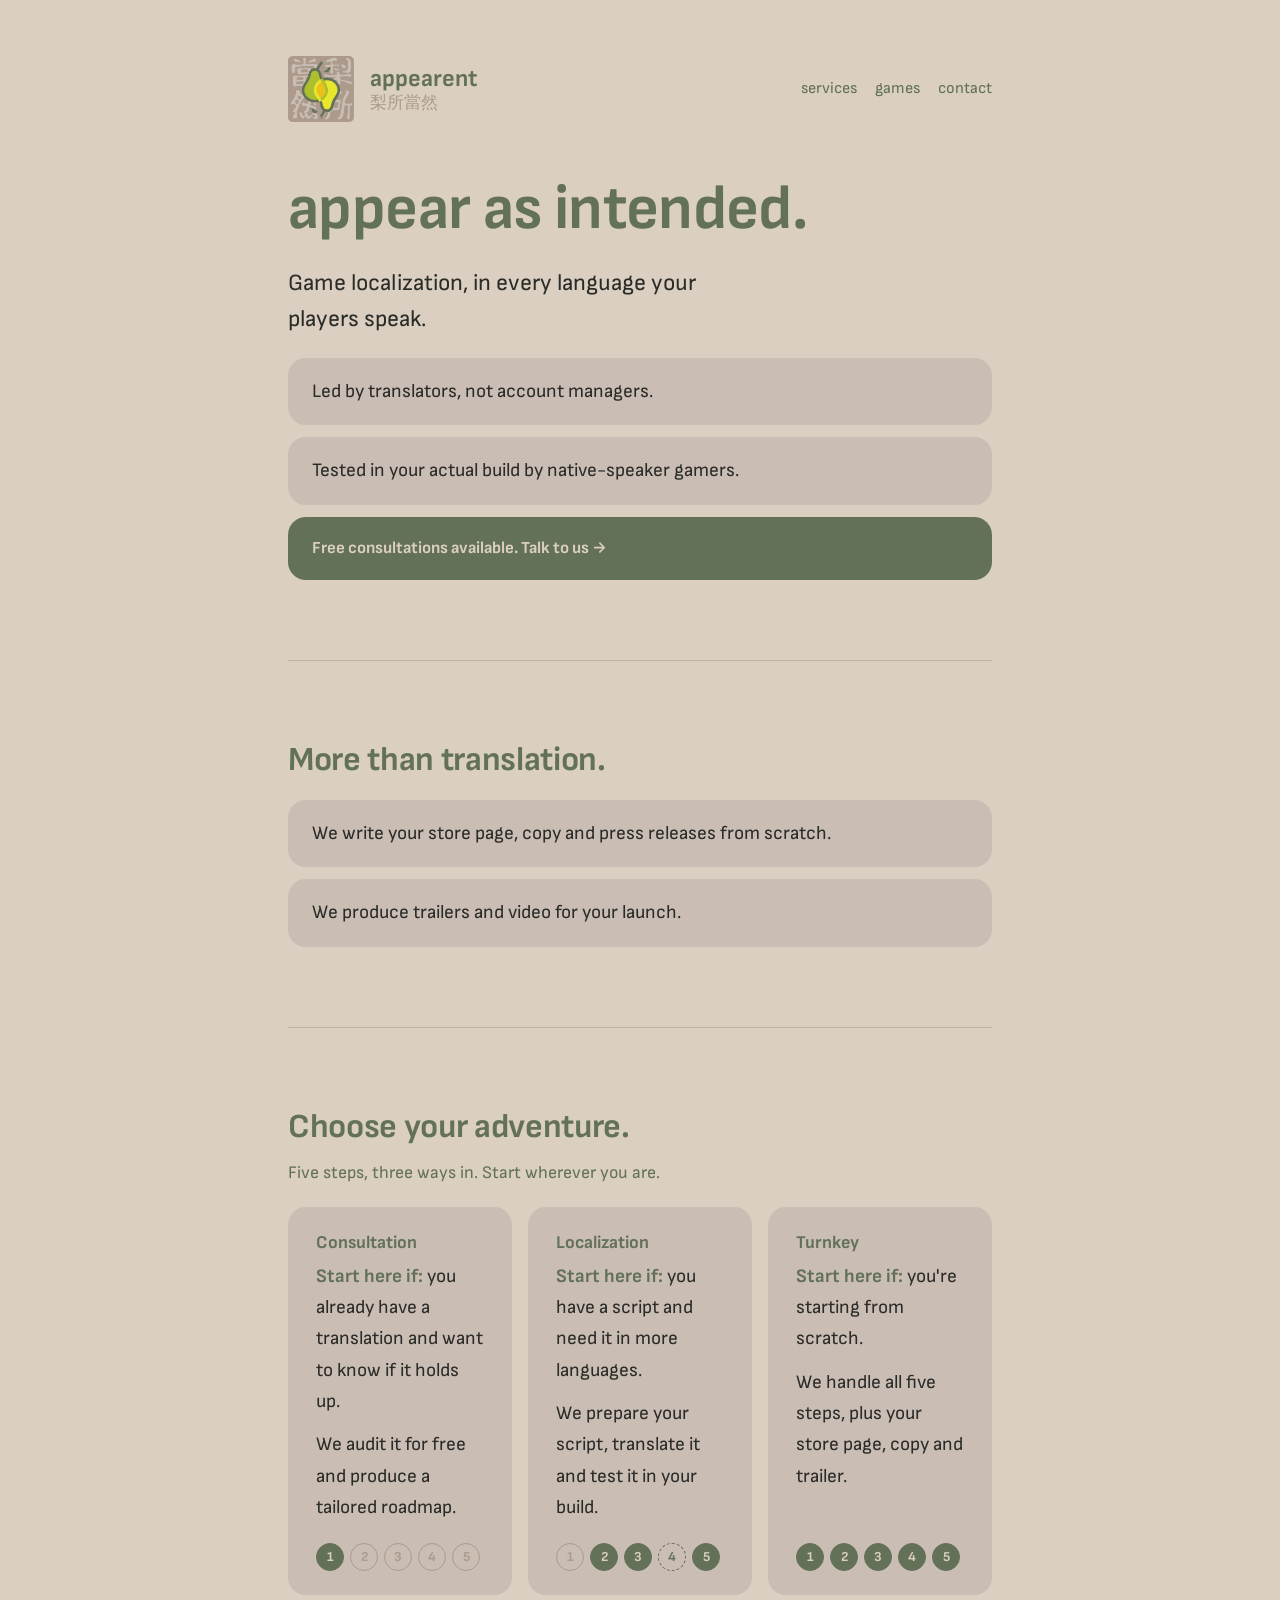
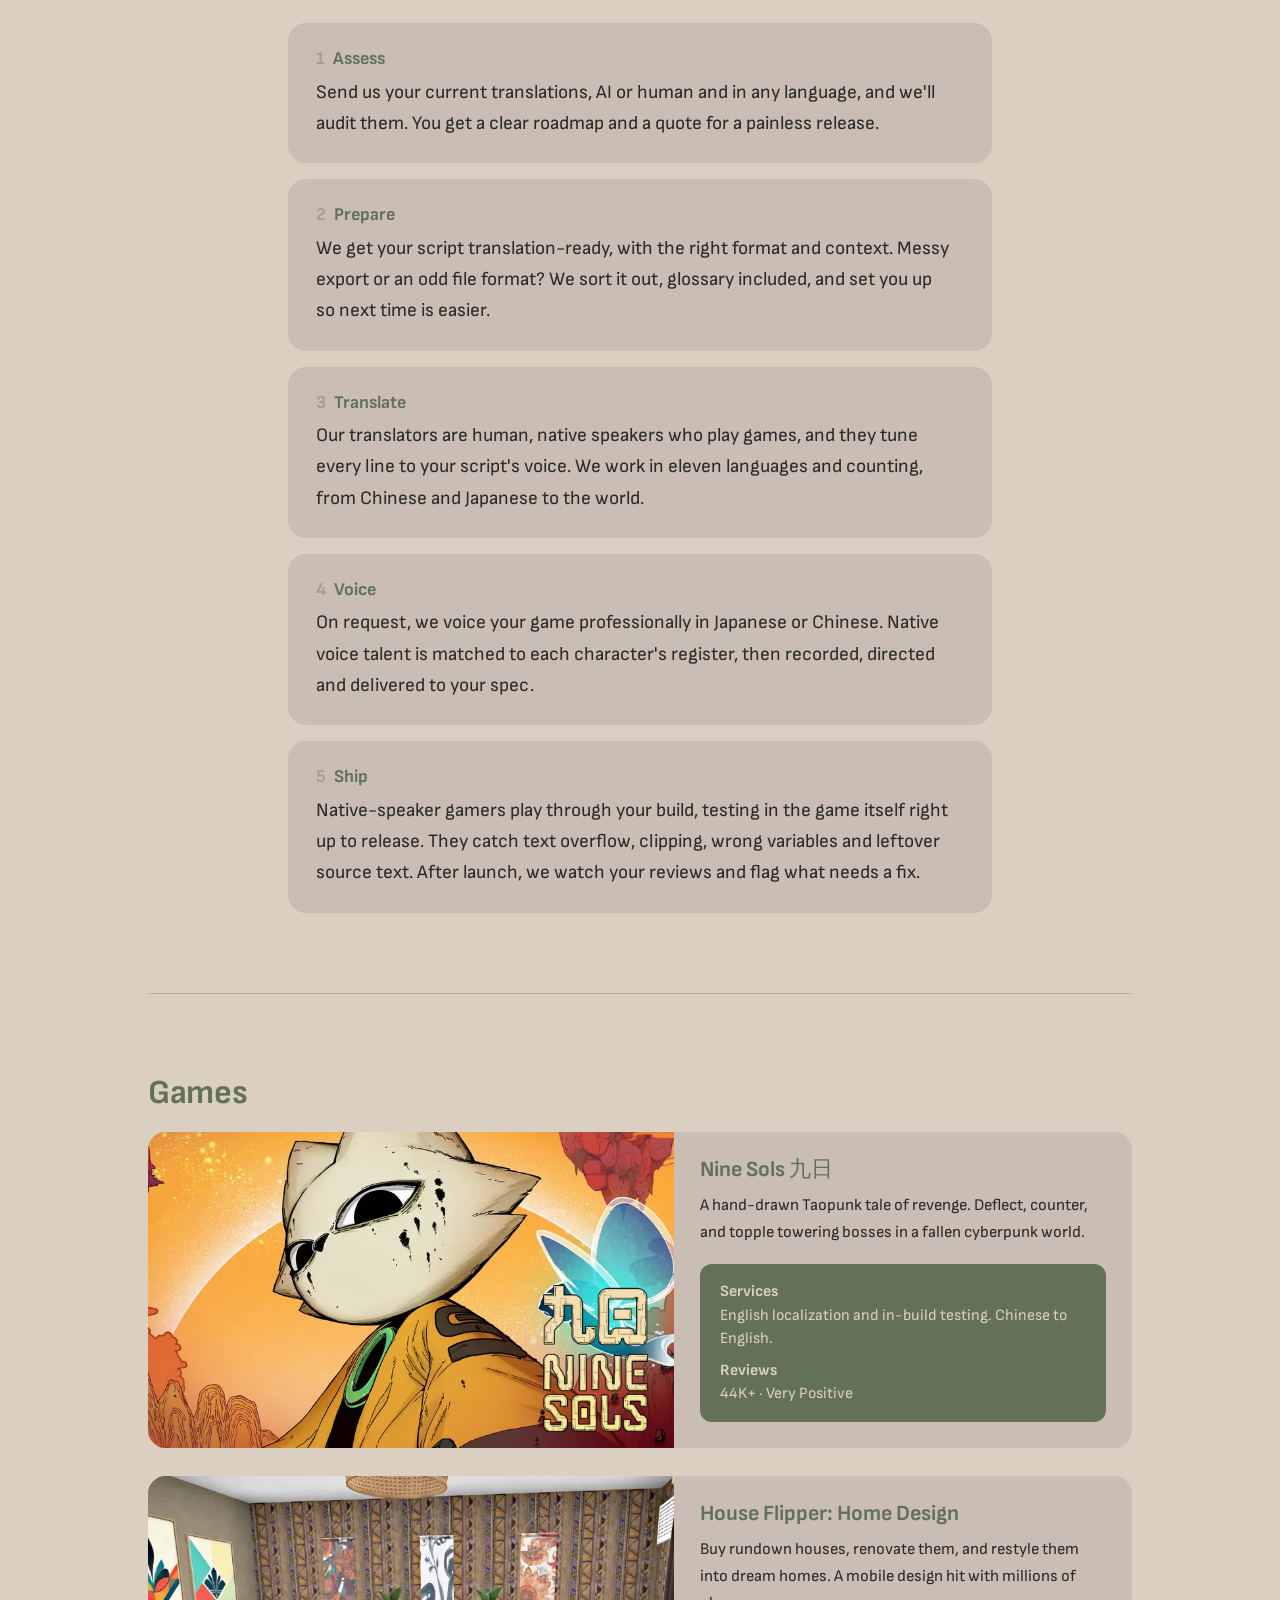
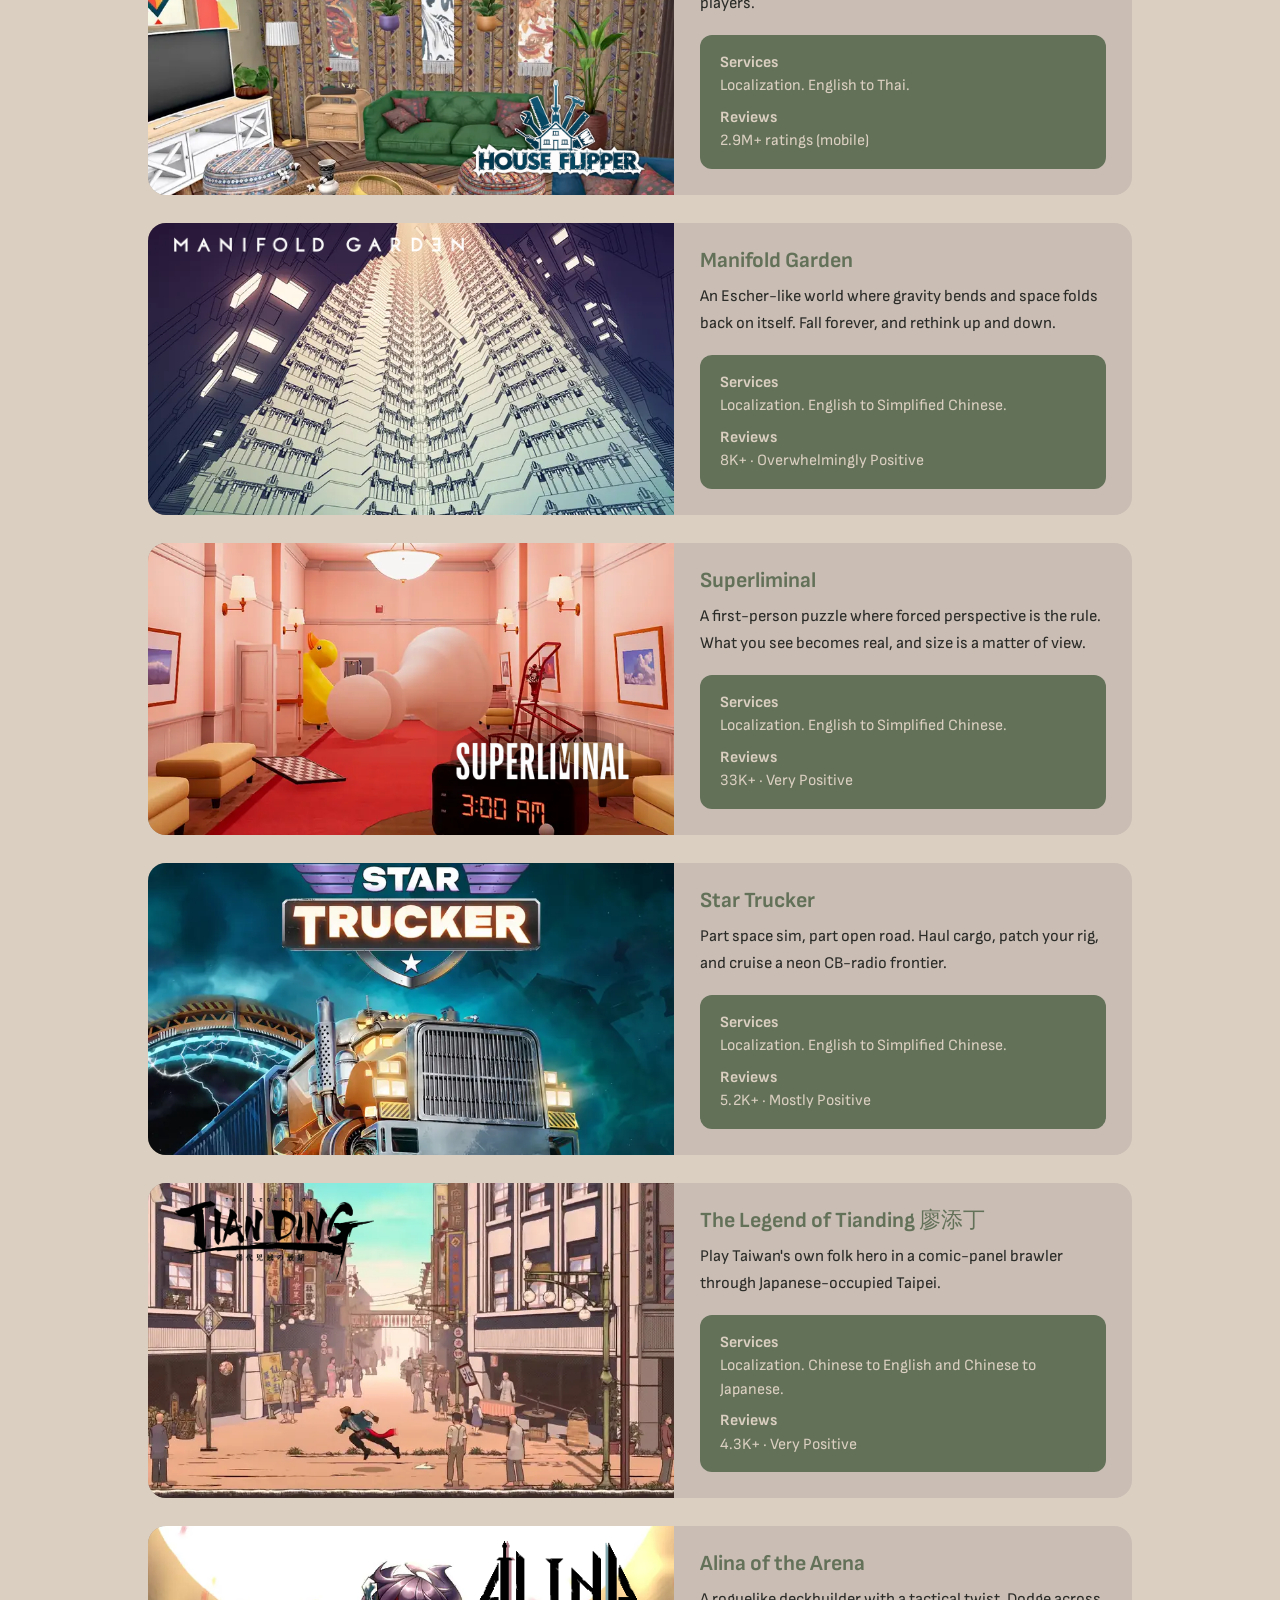
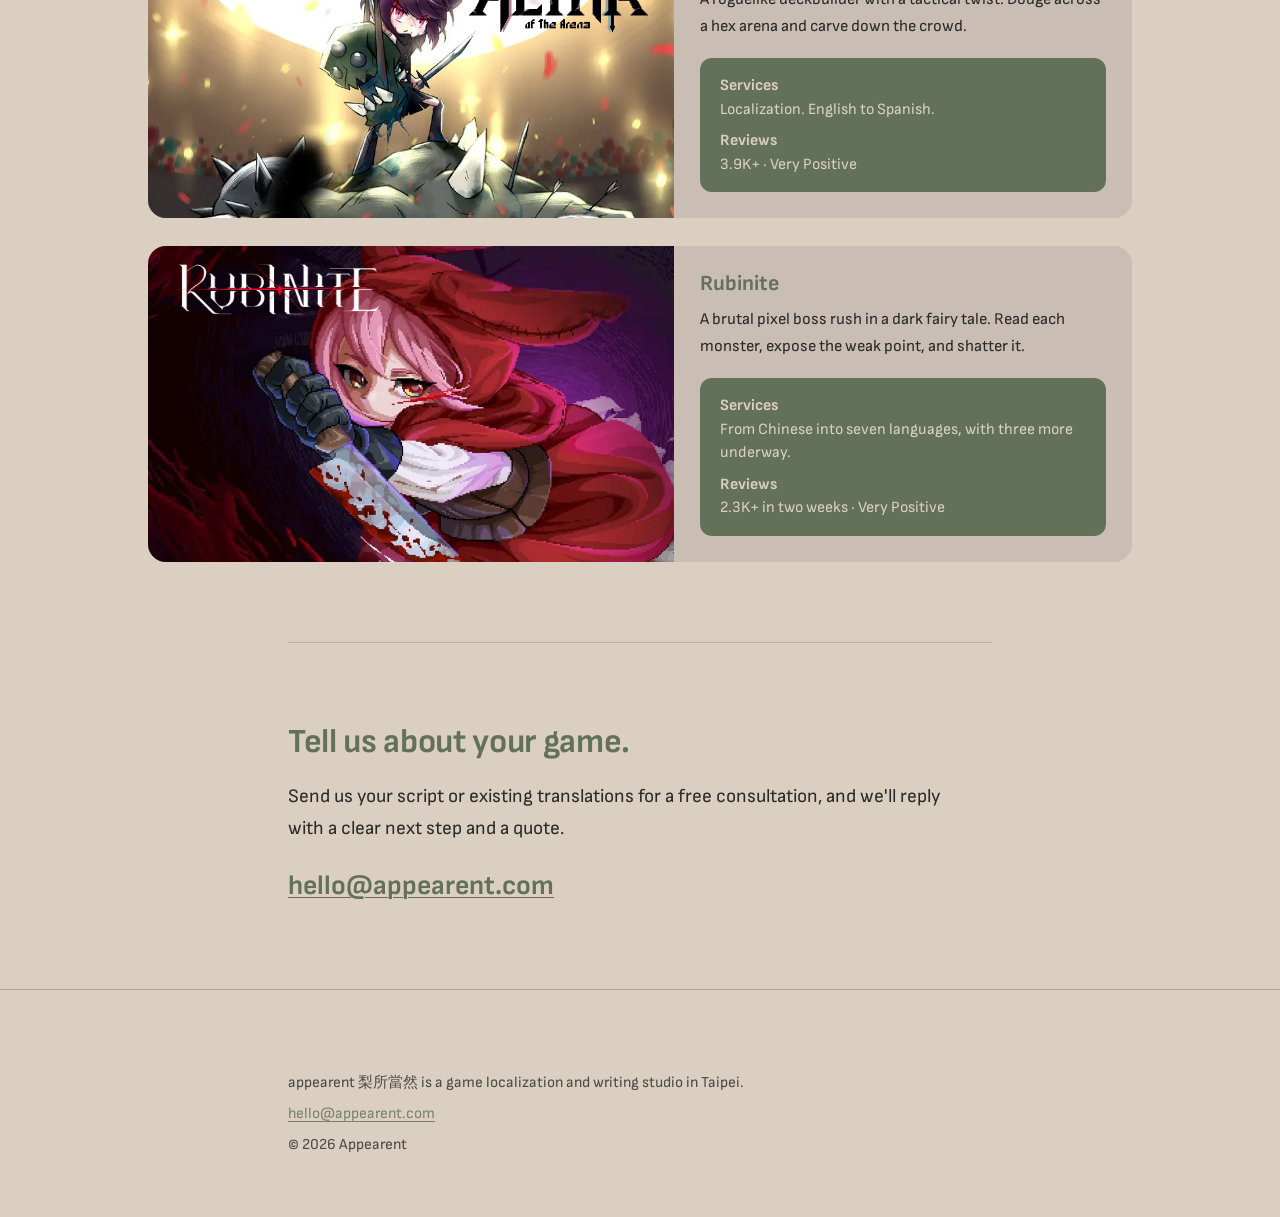
==== index.html @ ad0ac026 "Meta descriptions: say speak, matching the hero The search and link-preview descriptions still said " ====
<!DOCTYPE html>
<html lang="en">
<head>
<meta charset="utf-8">
<meta name="viewport" content="width=device-width, initial-scale=1">
<title>appearent: appear as intended.</title>
<meta name="description" content="Appearent is a game localization studio in Taipei. Human translators in every language your players speak, plus store pages, marketing copy, press releases and trailers.">
<link rel="canonical" href="https://appearent.com/">
<meta property="og:type" content="website">
<meta property="og:url" content="https://appearent.com/">
<meta property="og:title" content="appearent: appear as intended.">
<meta property="og:description" content="Human translators in every language your players speak. We also write the store page, copy and trailer.">
<meta property="og:image" content="https://appearent.com/assets/og.png">
<meta name="twitter:card" content="summary_large_image">
<link rel="icon" href="assets/seal-128.png" type="image/png">
<link rel="apple-touch-icon" href="assets/seal-256.png">
<link rel="preconnect" href="https://fonts.googleapis.com">
<link rel="preconnect" href="https://fonts.gstatic.com" crossorigin>
<link href="https://fonts.googleapis.com/css2?family=Sofia+Sans:wght@400;700&family=IBM+Plex+Sans+TC:wght@400;700&display=swap" rel="stylesheet">
<style>
  :root{
    --paper:#DACFC0;
    --olive:#637159;
    --ink:#2B2B28;
    --seal:#AC9A8C;
    --taupe:#C9BDB4;
    --radius:18px;
    --gap:64px; /* space between a divider and the text on either side of it */
  }
  *{box-sizing:border-box;}
  html{-webkit-text-size-adjust:100%;scroll-behavior:smooth;}
  body{
    margin:0;
    background:var(--paper);
    color:var(--ink);
    font-family:"Sofia Sans","IBM Plex Sans TC","Archivo","Inter","Helvetica Neue",Arial,sans-serif;
    font-weight:400;
    font-size:19px;
    line-height:1.65;
    -webkit-font-smoothing:antialiased;
  }
  .wrap{max-width:760px;margin:0 auto;padding:0 28px;}
  .wrap.wide{max-width:1040px;}
  section{padding:0 0 var(--gap);scroll-margin-top:24px;}
  .wrap > :last-child{margin-bottom:0;}
  h1,h2{font-weight:700;color:var(--olive);line-height:1.15;margin:0 0 20px;letter-spacing:-0.01em;}
  h1{font-size:clamp(2.4rem,7vw,3.9rem);}
  h2{font-size:clamp(1.5rem,3.6vw,2.1rem);}
  h3{font-weight:700;color:var(--olive);font-size:1.12rem;margin:0 0 6px;line-height:1.3;}
  p{margin:0 0 20px;max-width:62ch;}
  a{color:var(--olive);text-decoration:underline;text-underline-offset:3px;text-decoration-thickness:1px;}
  a:hover{text-decoration-thickness:2px;}
  .sub{color:var(--olive);font-size:1.1rem;margin-top:-8px;}

  /* header */
  header{padding:56px 0 8px;}
  header .wrap{display:flex;align-items:center;justify-content:space-between;gap:16px;flex-wrap:wrap;}
  .mark{display:flex;align-items:center;gap:16px;}
  .mark img{width:66px;height:auto;display:block;}
  .wordmark{font-weight:700;font-size:1.5rem;color:var(--olive);line-height:1.1;}
  .wordmark .han{font-family:"IBM Plex Sans TC","Sofia Sans",sans-serif;font-weight:400;color:var(--seal);font-size:1.05rem;display:block;margin-top:2px;}
  nav{display:flex;gap:18px;font-size:1rem;}
  nav a{text-decoration:none;}
  nav a:hover{text-decoration:underline;}

  /* hero */
  .hero{padding-top:44px;}
  .lede{font-size:clamp(1.15rem,2.5vw,1.45rem);line-height:1.55;color:var(--ink);max-width:32ch;}
  .hero .points{margin-bottom:12px;}
  .cta{
    display:block;padding:18px 24px;border-radius:var(--radius);
    background:var(--olive);color:var(--paper);font-weight:700;font-size:1.05rem;
    text-decoration:none;
  }
  .cta:hover{background:#55624c;text-decoration:none;}
  .cta:focus-visible{outline:3px solid var(--ink);outline-offset:3px;}

  hr{border:0;border-top:1px solid var(--seal);opacity:.55;margin:0 0 var(--gap);}

  /* key points */
  .points{display:grid;gap:12px;margin:0 0 24px;padding:0;list-style:none;}
  .points li{background:var(--taupe);border-radius:var(--radius);padding:18px 24px;}

  /* cards */
  .cards{display:grid;gap:16px;}
  .card{background:var(--taupe);border-radius:var(--radius);padding:24px 28px;}
  .card p{margin:0;max-width:58ch;}
  .card .step{font-weight:700;color:var(--seal);margin-right:8px;}
  .cards.steps{margin-top:28px;}

  /* path cards: which of the five steps each one covers */
  .path{display:flex;flex-direction:column;}
  .path p{margin:0 0 12px;}
  .path .start b{color:var(--olive);}
  .stages{display:flex;gap:6px;list-style:none;margin:auto 0 0;padding:8px 0 0;}
  .stages li{
    width:28px;height:28px;border-radius:50%;display:grid;place-items:center;
    font-size:.85rem;font-weight:700;line-height:1;
    border:1.5px solid var(--seal);color:var(--seal);
  }
  .stages li.on{background:var(--olive);border-color:var(--olive);color:var(--paper);}
  .stages li.opt{border:1.5px dashed var(--olive);color:var(--olive);}
  .sr{position:absolute;width:1px;height:1px;overflow:hidden;clip:rect(0 0 0 0);white-space:nowrap;}

  /* games */
  .games{display:grid;gap:28px;}
  .game{background:var(--taupe);border-radius:var(--radius);overflow:hidden;display:grid;}
  .art{position:relative;aspect-ratio:4/3;background:var(--seal);}
  .art > picture img{position:absolute;inset:0;width:100%;height:100%;object-fit:cover;display:block;}
  .art .logo{position:absolute;height:auto;width:var(--lw,34%);}
  .art .tl{top:5%;left:5%;}
  .art .tr{top:5%;right:5%;}
  .art .br{bottom:5%;right:5%;}
  .info{padding:24px 26px 26px;display:flex;flex-direction:column;}
  .info h3{font-size:1.35rem;margin-bottom:8px;}
  .info h3 .han{font-family:"IBM Plex Sans TC","Sofia Sans",sans-serif;font-weight:400;}
  .info > p{font-size:1.02rem;margin-bottom:18px;}
  .record{background:var(--olive);color:var(--paper);border-radius:12px;padding:16px 20px;margin:auto 0 0;font-size:.98rem;line-height:1.5;}
  .record dt{font-weight:700;}
  .record dd{margin:0 0 8px;}
  .record dd:last-child{margin-bottom:0;}

  /* contact */
  .mailto{font-size:clamp(1.25rem,3.4vw,1.7rem);font-weight:700;color:var(--olive);word-break:break-word;}

  footer{
    border-top:1px solid var(--seal);padding:var(--gap) 0 60px;
    font-size:.95rem;color:var(--ink);opacity:.8;
  }
  footer p{margin:0 0 6px;}

  @media (min-width:720px){
    :root{--gap:80px;}
    .game{grid-template-columns:1.15fr 1fr;}
    .art{aspect-ratio:auto;min-height:100%;}
    .cards.three{grid-template-columns:repeat(3,1fr);}  }
  @media (prefers-reduced-motion:reduce){
    html{scroll-behavior:auto;}
  }
  @media (prefers-reduced-motion:no-preference){
    a,.cta{transition:background .15s ease;}
  }
</style>
</head>
<body>

<header>
  <div class="wrap">
    <div class="mark">
      <img src="assets/seal-256.png" alt="Appearent seal" width="256" height="256">
      <div class="wordmark">appearent<span class="han">梨所當然</span></div>
    </div>
    <nav aria-label="Sections">
      <a href="#services">services</a>
      <a href="#games">games</a>
      <a href="#contact">contact</a>
    </nav>
  </div>
</header>

<main>

  <section class="hero">
    <div class="wrap">
      <h1>appear as intended.</h1>
      <p class="lede">Game localization, in every language your players speak.</p>
      <ul class="points">
        <li>Led by translators, not account managers.</li>
        <li>Tested in your actual build by native-speaker gamers.</li>
      </ul>
      <a class="cta" href="mailto:hello@appearent.com?subject=Free%20consultation">Free consultations available. Talk to us <span aria-hidden="true">→</span></a>
    </div>
  </section>

  <section id="writing">
    <div class="wrap">
      <hr>
      <h2>More than translation.</h2>
      <ul class="points">
        <li>We write your store page, copy and press releases from scratch.</li>
        <li>We produce trailers and video for your launch.</li>
      </ul>
    </div>
  </section>

  <section id="services">
    <div class="wrap">
      <hr>
      <h2>Choose your adventure.</h2>
      <p class="sub">Five steps, three ways in. Start wherever you are.</p>
      <div class="cards three">
        <div class="card path">
          <h3>Consultation</h3>
          <p class="start"><b>Start here if:</b> you already have a translation and want to know if it holds up.</p>
          <p>We audit it for free and produce a tailored roadmap.</p>
          <ol class="stages" aria-hidden="true"><li class="on">1</li><li>2</li><li>3</li><li>4</li><li>5</li></ol>
          <span class="sr">Covers step 1.</span>
        </div>
        <div class="card path">
          <h3>Localization</h3>
          <p class="start"><b>Start here if:</b> you have a script and need it in more languages.</p>
          <p>We prepare your script, translate it and test it in your build.</p>
          <ol class="stages" aria-hidden="true"><li>1</li><li class="on">2</li><li class="on">3</li><li class="opt">4</li><li class="on">5</li></ol>
          <span class="sr">Covers steps 2, 3 and 5, and step 4 on request.</span>
        </div>
        <div class="card path">
          <h3>Turnkey</h3>
          <p class="start"><b>Start here if:</b> you're starting from scratch.</p>
          <p>We handle all five steps, plus your store page, copy and trailer.</p>
          <ol class="stages" aria-hidden="true"><li class="on">1</li><li class="on">2</li><li class="on">3</li><li class="on">4</li><li class="on">5</li></ol>
          <span class="sr">Covers steps 1 to 5.</span>
        </div>
      </div>
      <div class="cards steps">
        <div class="card">
          <h3><span class="step">1</span>Assess</h3>
          <p>Send us your current translations, AI or human and in any language, and we'll audit them. You get a clear roadmap and a quote for a painless release.</p>
        </div>
        <div class="card">
          <h3><span class="step">2</span>Prepare</h3>
          <p>We get your script translation-ready, with the right format and context. Messy export or an odd file format? We sort it out, glossary included, and set you up so next time is easier.</p>
        </div>
        <div class="card">
          <h3><span class="step">3</span>Translate</h3>
          <p>Our translators are human, native speakers who play games, and they tune every line to your script's voice. We work in eleven languages and counting, from Chinese and Japanese to the world.</p>
        </div>
        <div class="card">
          <h3><span class="step">4</span>Voice</h3>
          <p>On request, we voice your game professionally in Japanese or Chinese. Native voice talent is matched to each character's register, then recorded, directed and delivered to your spec.</p>
        </div>
        <div class="card">
          <h3><span class="step">5</span>Ship</h3>
          <p>Native-speaker gamers play through your build, testing in the game itself right up to release. They catch text overflow, clipping, wrong variables and leftover source text. After launch, we watch your reviews and flag what needs a fix.</p>
        </div>
      </div>
    </div>
  </section>

  <section id="games">
    <div class="wrap wide">
      <hr>
      <h2>Games</h2>
      <div class="games">

        <article class="game">
          <div class="art">
            <picture><source type="image/webp" srcset="assets/games/nine-sols-art-480.webp 480w, assets/games/nine-sols-art-800.webp 800w, assets/games/nine-sols-art-1100.webp 1100w" sizes="(min-width:1040px) 526px, (min-width:720px) 51vw, calc(100vw - 56px)"><img src="assets/games/nine-sols-art.jpg" alt="Nine Sols key art" width="800" height="600" loading="lazy" decoding="async"></picture>
            <img class="logo br" src="assets/games/nine-sols-logo.png" alt="" width="280" height="390" style="--lw:20%" loading="lazy" decoding="async">
          </div>
          <div class="info">
            <h3>Nine Sols <span class="han">九日</span></h3>
            <p>A hand-drawn Taopunk tale of revenge. Deflect, counter, and topple towering bosses in a fallen cyberpunk world.</p>
            <dl class="record">
              <dt>Services</dt><dd>English localization and in-build testing. Chinese to English.</dd>
              <dt>Reviews</dt><dd>44K+ · Very Positive</dd>
            </dl>
          </div>
        </article>

        <article class="game">
          <div class="art">
            <picture><source type="image/webp" srcset="assets/games/house-flipper-home-design-art-480.webp 480w, assets/games/house-flipper-home-design-art-800.webp 800w, assets/games/house-flipper-home-design-art-1100.webp 1100w" sizes="(min-width:1040px) 526px, (min-width:720px) 51vw, calc(100vw - 56px)"><img src="assets/games/house-flipper-home-design-art.jpg" alt="House Flipper: Home Design screenshot" width="800" height="600" loading="lazy" decoding="async"></picture>
            <img class="logo br" src="assets/games/house-flipper-home-design-logo.png" alt="" width="460" height="259" loading="lazy" decoding="async">
          </div>
          <div class="info">
            <h3>House Flipper: Home Design</h3>
            <p>Buy rundown houses, renovate them, and restyle them into dream homes. A mobile design hit with millions of players.</p>
            <dl class="record">
              <dt>Services</dt><dd>Localization. English to Thai.</dd>
              <dt>Reviews</dt><dd>2.9M+ ratings (mobile)</dd>
            </dl>
          </div>
        </article>

        <article class="game">
          <div class="art">
            <picture><source type="image/webp" srcset="assets/games/manifold-garden-art-480.webp 480w, assets/games/manifold-garden-art-800.webp 800w, assets/games/manifold-garden-art-936.webp 936w" sizes="(min-width:1040px) 526px, (min-width:720px) 51vw, calc(100vw - 56px)"><img src="assets/games/manifold-garden-art.jpg" alt="Manifold Garden screenshot" width="800" height="600" loading="lazy" decoding="async"></picture>
            <img class="logo tl" src="assets/games/manifold-garden-logo.png" alt="" width="600" height="31" style="--lw:55%" loading="lazy" decoding="async">
          </div>
          <div class="info">
            <h3>Manifold Garden</h3>
            <p>An Escher-like world where gravity bends and space folds back on itself. Fall forever, and rethink up and down.</p>
            <dl class="record">
              <dt>Services</dt><dd>Localization. English to Simplified Chinese.</dd>
              <dt>Reviews</dt><dd>8K+ · Overwhelmingly Positive</dd>
            </dl>
          </div>
        </article>

        <article class="game">
          <div class="art">
            <picture><source type="image/webp" srcset="assets/games/superliminal-art-480.webp 480w, assets/games/superliminal-art-800.webp 800w, assets/games/superliminal-art-1100.webp 1100w" sizes="(min-width:1040px) 526px, (min-width:720px) 51vw, calc(100vw - 56px)"><img src="assets/games/superliminal-art.jpg" alt="Superliminal key art" width="800" height="600" loading="lazy" decoding="async"></picture>
            <img class="logo br" src="assets/games/superliminal-logo.png" alt="" width="540" height="304" style="--lw:40%" loading="lazy" decoding="async">
          </div>
          <div class="info">
            <h3>Superliminal</h3>
            <p>A first-person puzzle where forced perspective is the rule. What you see becomes real, and size is a matter of view.</p>
            <dl class="record">
              <dt>Services</dt><dd>Localization. English to Simplified Chinese.</dd>
              <dt>Reviews</dt><dd>33K+ · Very Positive</dd>
            </dl>
          </div>
        </article>

        <article class="game">
          <div class="art">
            <picture><source type="image/webp" srcset="assets/games/star-trucker-art-480.webp 480w, assets/games/star-trucker-art-800.webp 800w, assets/games/star-trucker-art-1100.webp 1100w" sizes="(min-width:1040px) 526px, (min-width:720px) 51vw, calc(100vw - 56px)"><img src="assets/games/star-trucker-art.jpg" alt="Star Trucker key art" width="800" height="600" loading="lazy" decoding="async"></picture>
          </div>
          <div class="info">
            <h3>Star Trucker</h3>
            <p>Part space sim, part open road. Haul cargo, patch your rig, and cruise a neon CB-radio frontier.</p>
            <dl class="record">
              <dt>Services</dt><dd>Localization. English to Simplified Chinese.</dd>
              <dt>Reviews</dt><dd>5.2K+ · Mostly Positive</dd>
            </dl>
          </div>
        </article>

        <article class="game">
          <div class="art">
            <picture><source type="image/webp" srcset="assets/games/legend-of-tianding-art-480.webp 480w, assets/games/legend-of-tianding-art-800.webp 800w, assets/games/legend-of-tianding-art-1100.webp 1100w" sizes="(min-width:1040px) 526px, (min-width:720px) 51vw, calc(100vw - 56px)"><img src="assets/games/legend-of-tianding-art.jpg" alt="The Legend of Tianding screenshot" width="800" height="600" loading="lazy" decoding="async"></picture>
            <img class="logo tl" src="assets/games/legend-of-tianding-logo.png" alt="" width="510" height="209" style="--lw:38%" loading="lazy" decoding="async">
          </div>
          <div class="info">
            <h3>The Legend of Tianding <span class="han">廖添丁</span></h3>
            <p>Play Taiwan's own folk hero in a comic-panel brawler through Japanese-occupied Taipei.</p>
            <dl class="record">
              <dt>Services</dt><dd>Localization. Chinese to English and Chinese to Japanese.</dd>
              <dt>Reviews</dt><dd>4.3K+ · Very Positive</dd>
            </dl>
          </div>
        </article>

        <article class="game">
          <div class="art">
            <picture><source type="image/webp" srcset="assets/games/alina-of-the-arena-art-480.webp 480w, assets/games/alina-of-the-arena-art-800.webp 800w, assets/games/alina-of-the-arena-art-1100.webp 1100w" sizes="(min-width:1040px) 526px, (min-width:720px) 51vw, calc(100vw - 56px)"><img src="assets/games/alina-of-the-arena-art.jpg" alt="Alina of the Arena key art" width="800" height="600" loading="lazy" decoding="async"></picture>
            <img class="logo tr" src="assets/games/alina-of-the-arena-logo.png" alt="" width="194" height="99" style="--lw:34%" loading="lazy" decoding="async">
          </div>
          <div class="info">
            <h3>Alina of the Arena</h3>
            <p>A roguelike deckbuilder with a tactical twist. Dodge across a hex arena and carve down the crowd.</p>
            <dl class="record">
              <dt>Services</dt><dd>Localization. English to Spanish.</dd>
              <dt>Reviews</dt><dd>3.9K+ · Very Positive</dd>
            </dl>
          </div>
        </article>

        <article class="game">
          <div class="art">
            <picture><source type="image/webp" srcset="assets/games/rubinite-art-480.webp 480w, assets/games/rubinite-art-800.webp 800w, assets/games/rubinite-art-1100.webp 1100w" sizes="(min-width:1040px) 526px, (min-width:720px) 51vw, calc(100vw - 56px)"><img src="assets/games/rubinite-art.jpg" alt="Rubinite key art" width="800" height="600" loading="lazy" decoding="async"></picture>
            <img class="logo tl" src="assets/games/rubinite-logo.png" alt="" width="540" height="143" style="--lw:40%" loading="lazy" decoding="async">
          </div>
          <div class="info">
            <h3>Rubinite</h3>
            <p>A brutal pixel boss rush in a dark fairy tale. Read each monster, expose the weak point, and shatter it.</p>
            <dl class="record">
              <dt>Services</dt><dd>From Chinese into seven languages, with three more underway.</dd>
              <dt>Reviews</dt><dd>2.3K+ in two weeks · Very Positive</dd>
            </dl>
          </div>
        </article>

      </div>
    </div>
  </section>

  <section id="contact">
    <div class="wrap">
      <hr>
      <h2>Tell us about your game.</h2>
      <p>Send us your script or existing translations for a free consultation, and we'll reply with a clear next step and a quote.</p>
      <p><a class="mailto" href="mailto:hello@appearent.com?subject=Free%20consultation">hello@appearent.com</a></p>
    </div>
  </section>

</main>

<footer>
  <div class="wrap">
    <p>appearent 梨所當然 is a game localization and writing studio in Taipei.</p>
    <p><a href="mailto:hello@appearent.com?subject=Free%20consultation">hello@appearent.com</a></p>
    <p>© 2026 Appearent</p>
  </div>
</footer>

</body>
</html>
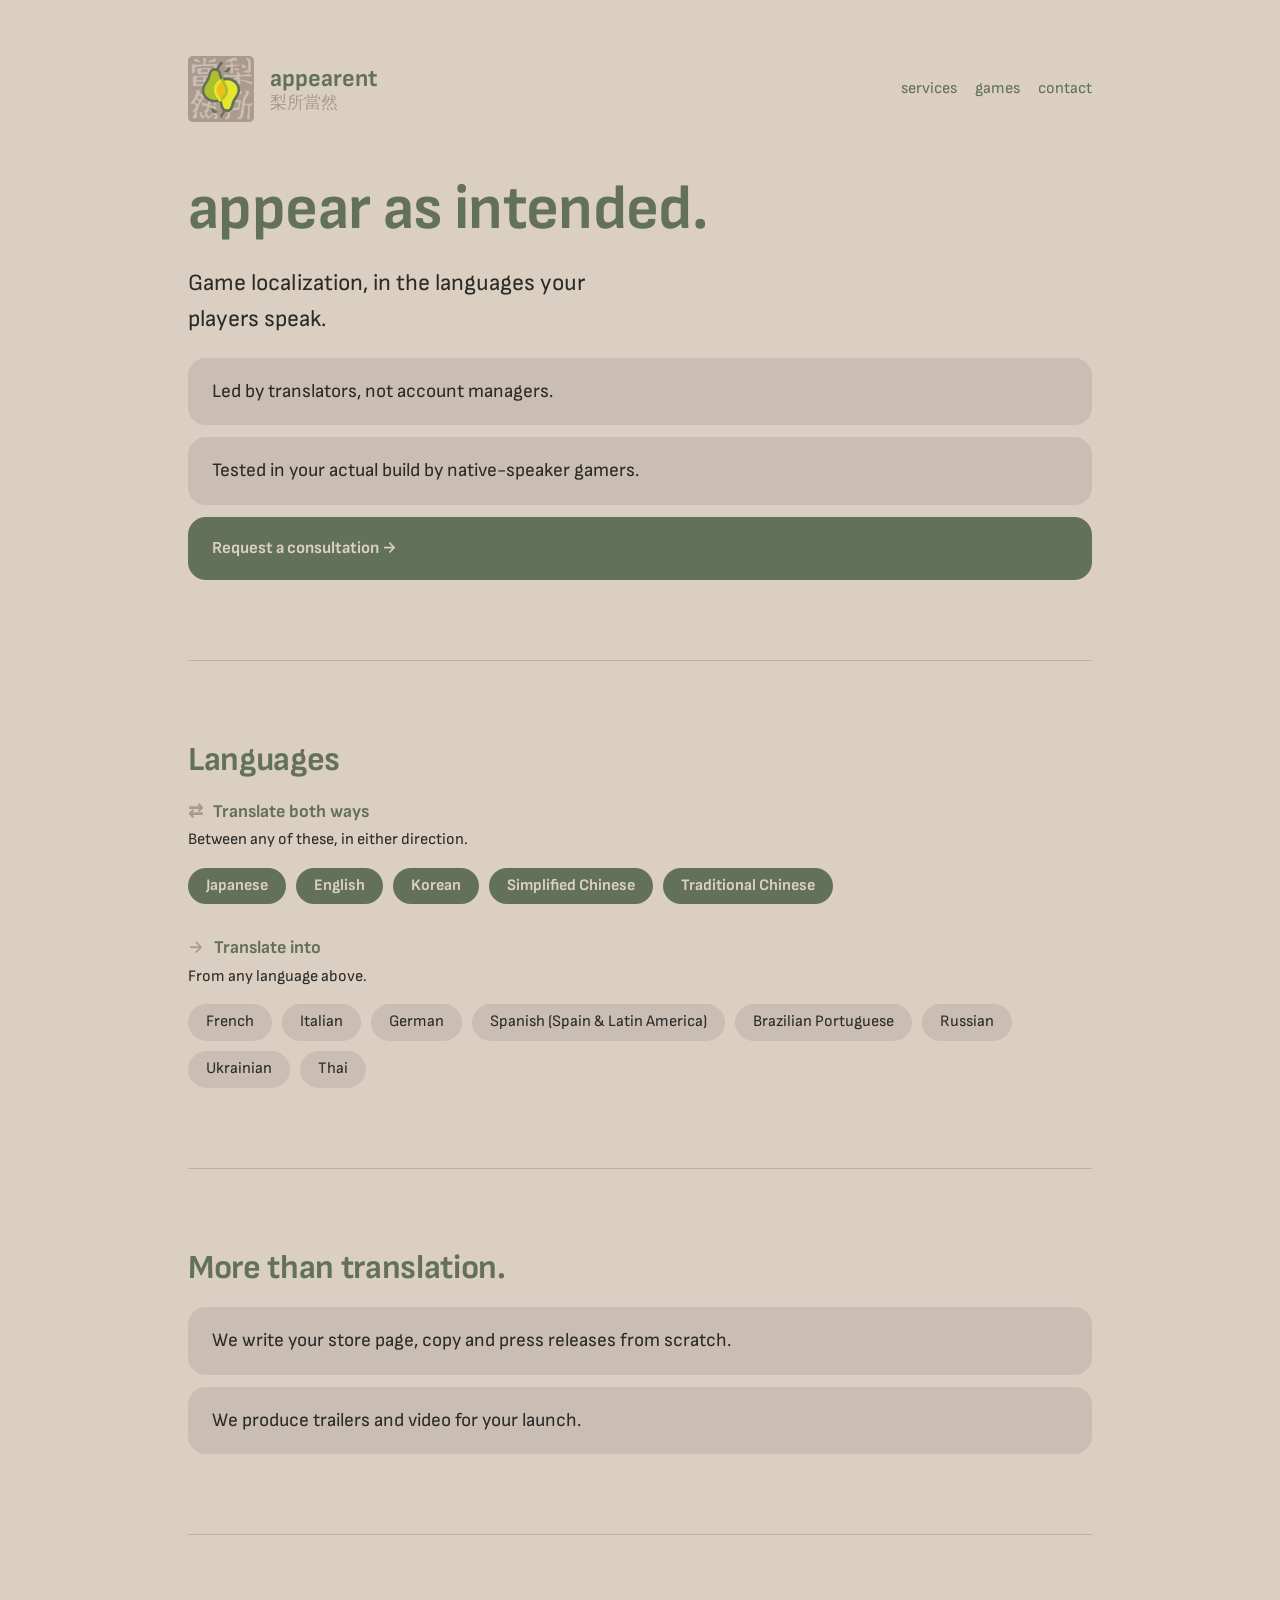
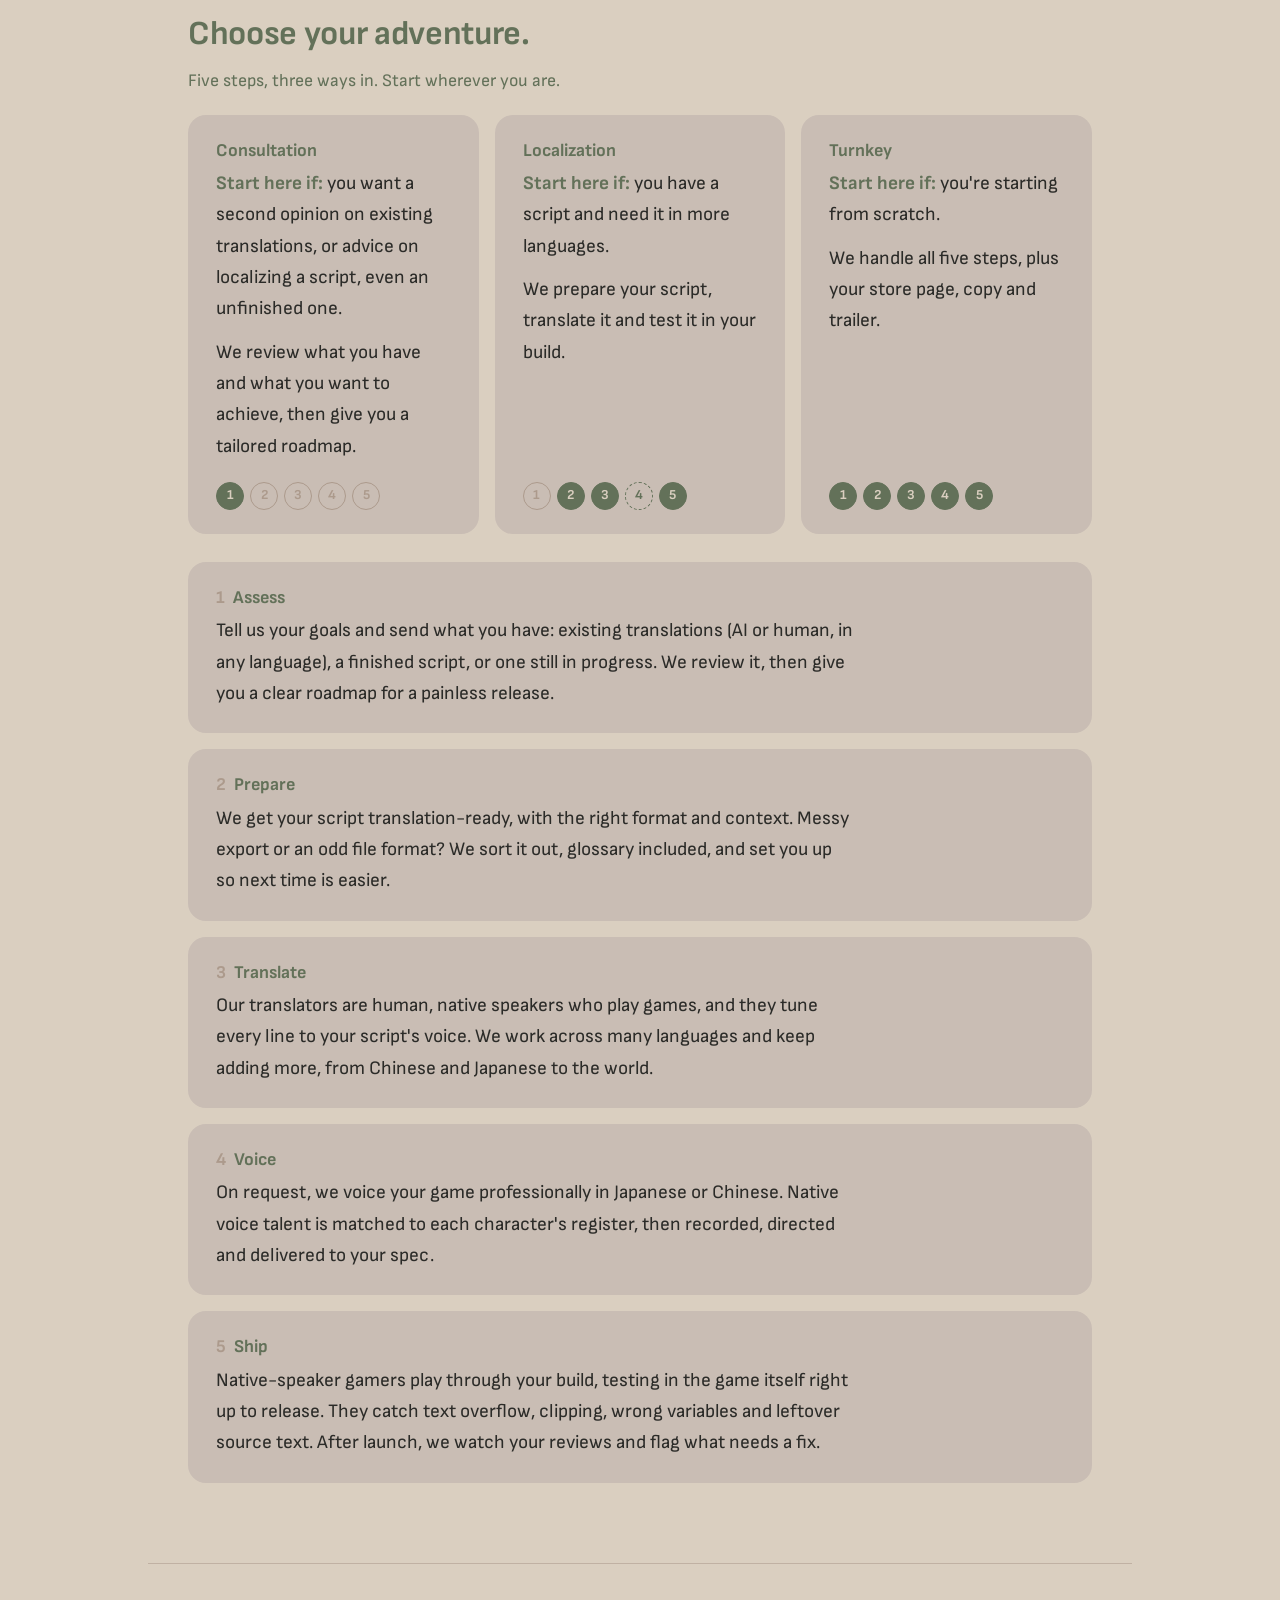
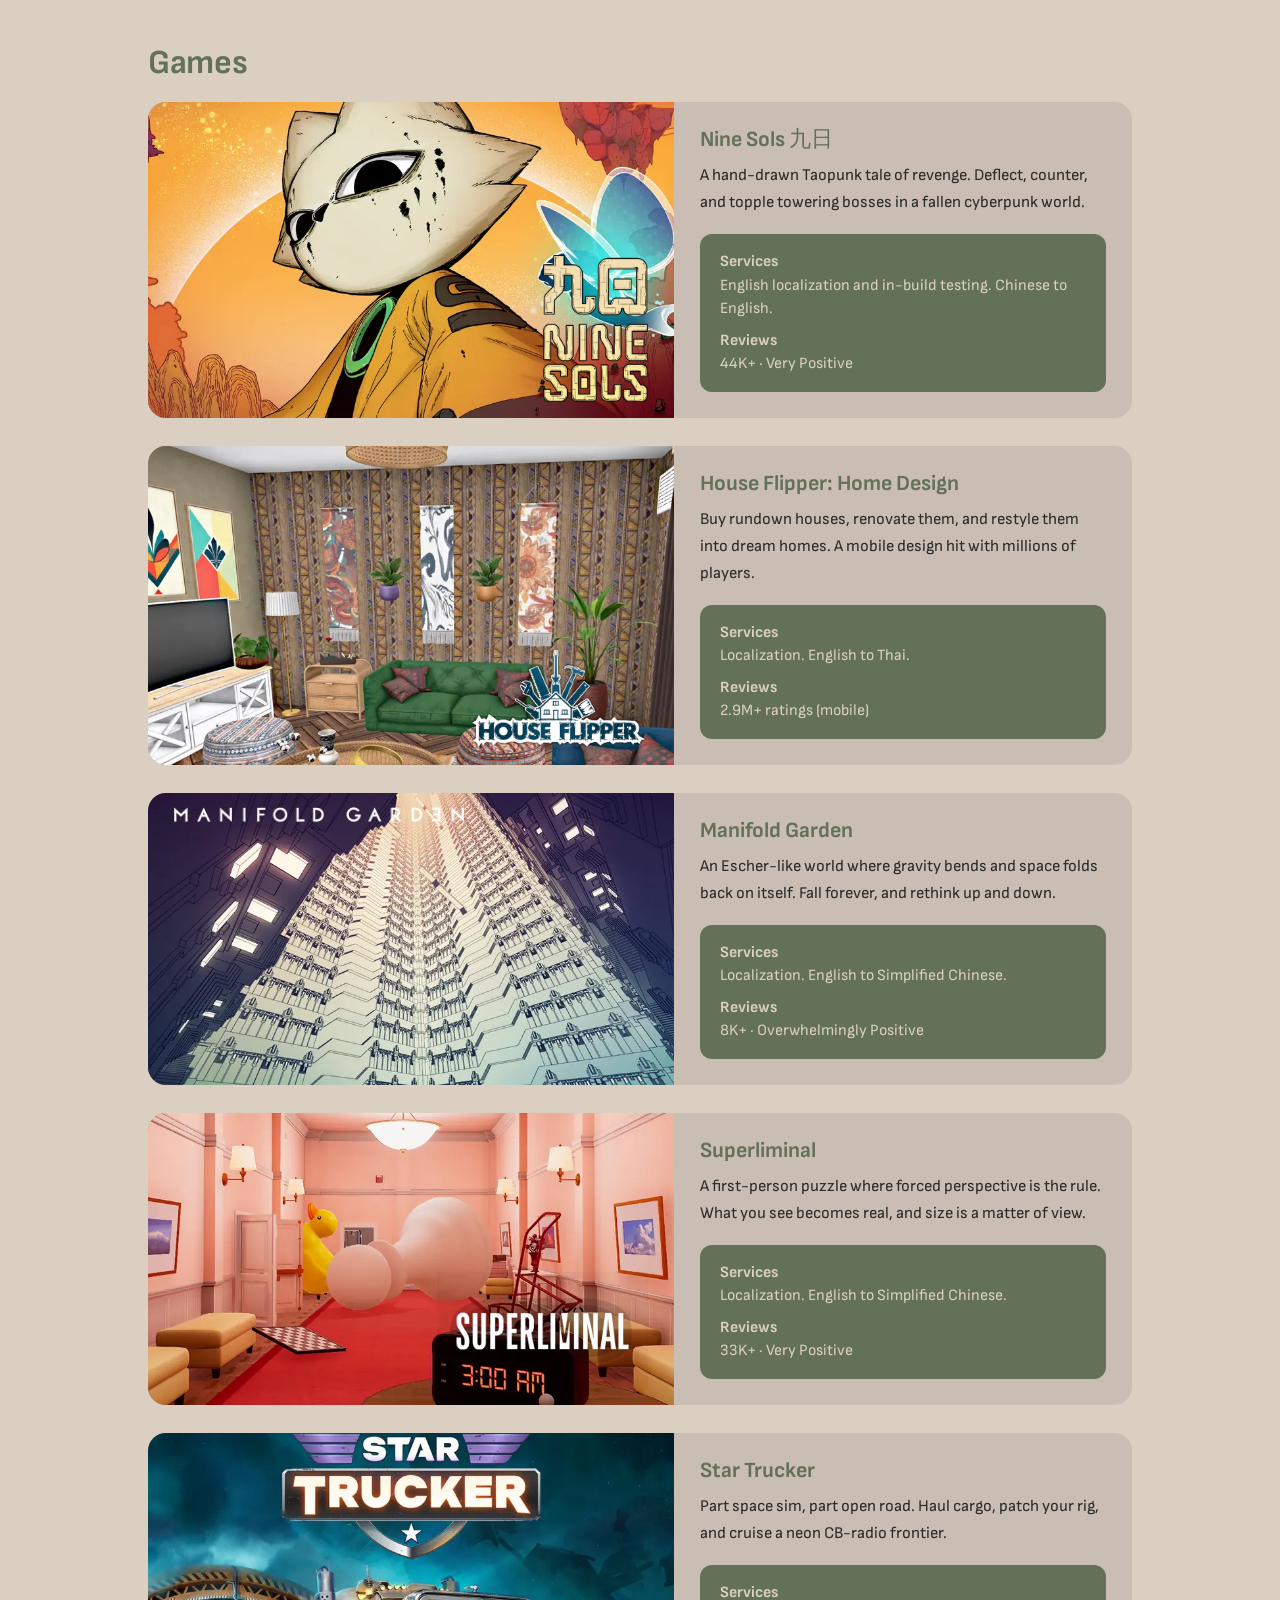
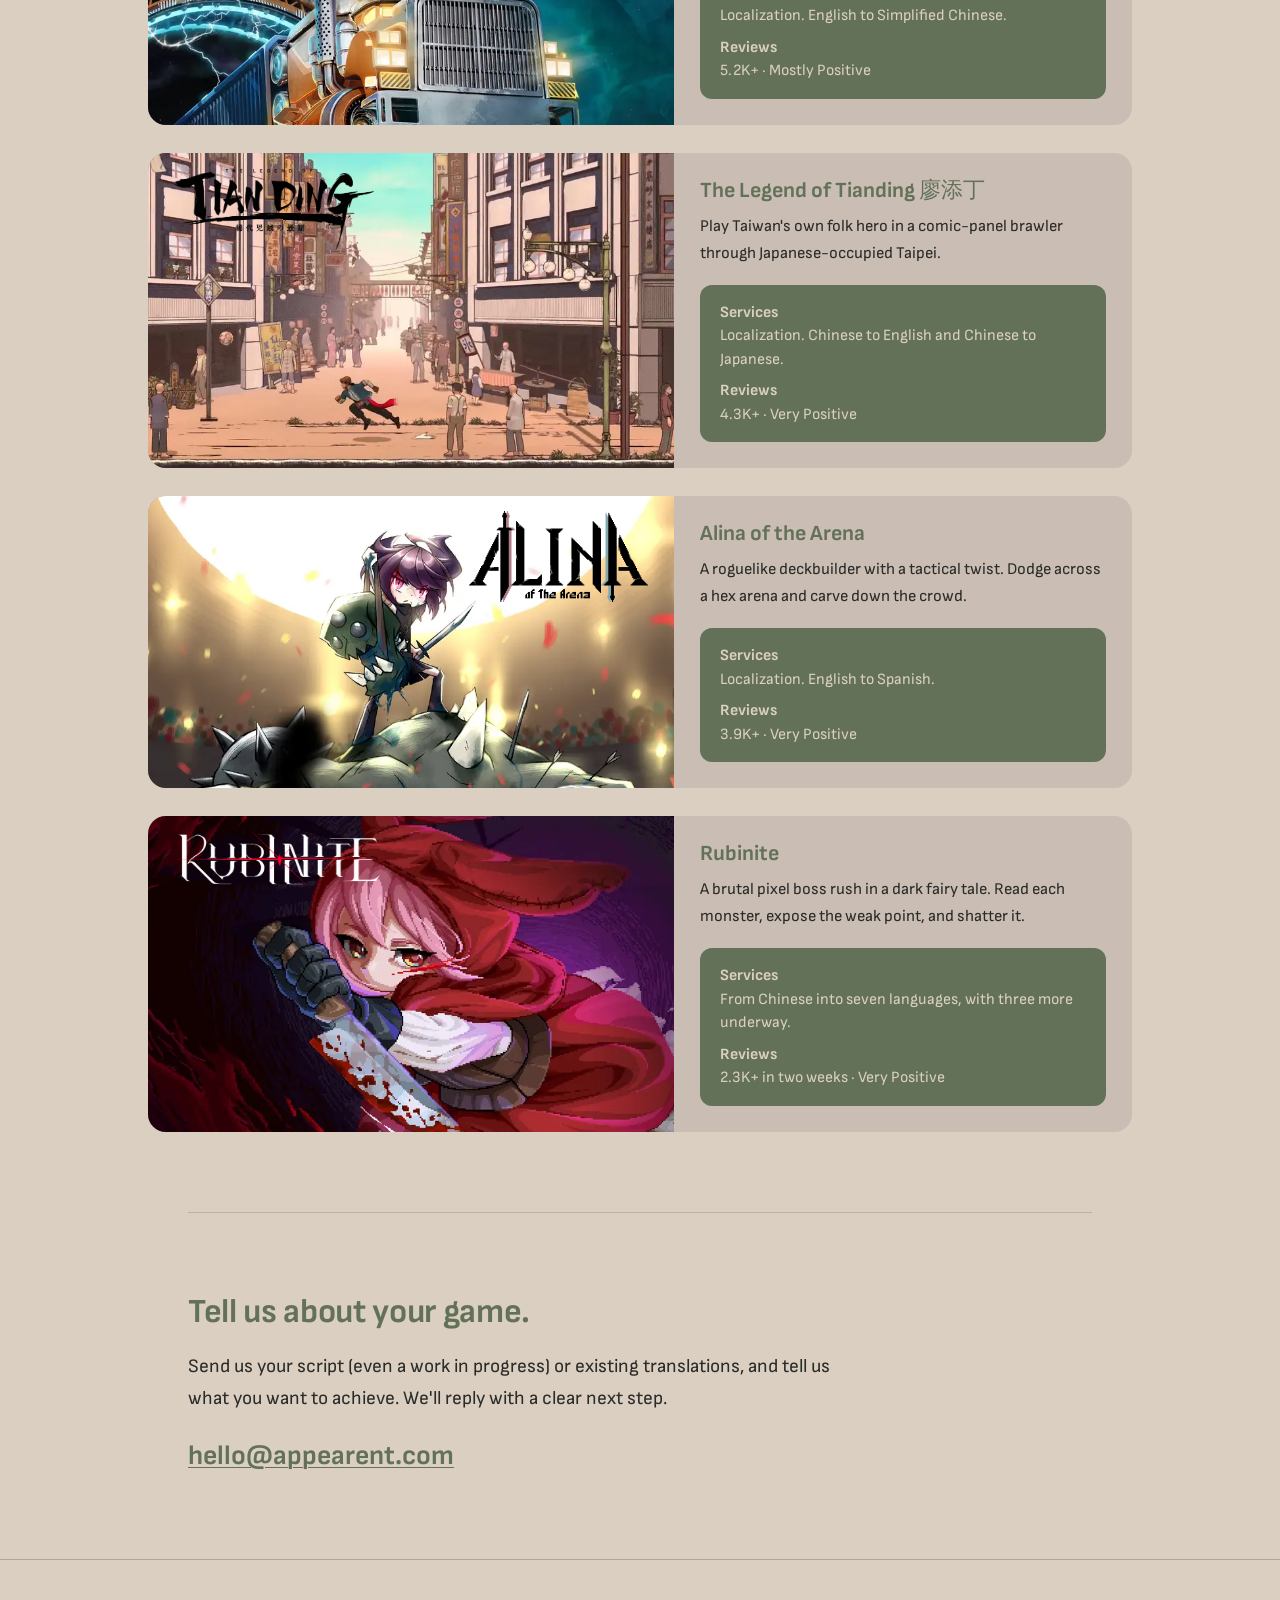
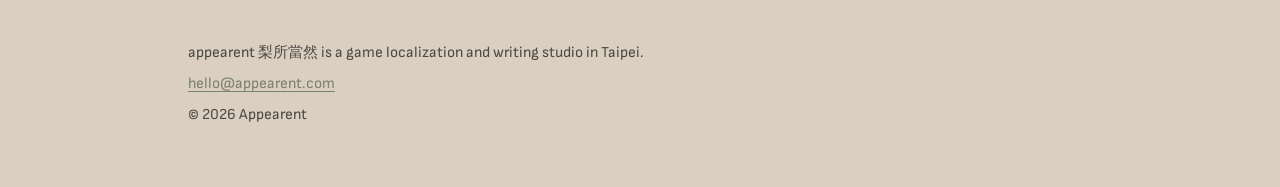
==== commit 5cd7b768: "Soften every language to the languages in hero and meta tags Every language promised more than the l" ====
--- a/index.html
+++ b/index.html
@@ -4,12 +4,12 @@
 <meta charset="utf-8">
 <meta name="viewport" content="width=device-width, initial-scale=1">
 <title>appearent: appear as intended.</title>
-<meta name="description" content="Appearent is a game localization studio in Taipei. Human translators in every language your players speak, plus store pages, marketing copy, press releases and trailers.">
+<meta name="description" content="Appearent is a game localization studio in Taipei. Human translators in the languages your players speak, plus store pages, marketing copy, press releases and trailers.">
 <link rel="canonical" href="https://appearent.com/">
 <meta property="og:type" content="website">
 <meta property="og:url" content="https://appearent.com/">
 <meta property="og:title" content="appearent: appear as intended.">
-<meta property="og:description" content="Human translators in every language your players speak. We also write the store page, copy and trailer.">
+<meta property="og:description" content="Human translators in the languages your players speak. We also write the store page, copy and trailer.">
 <meta property="og:image" content="https://appearent.com/assets/og.png">
 <meta name="twitter:card" content="summary_large_image">
 <link rel="icon" href="assets/seal-128.png" type="image/png">
@@ -39,7 +39,7 @@
     line-height:1.65;
     -webkit-font-smoothing:antialiased;
   }
-  .wrap{max-width:760px;margin:0 auto;padding:0 28px;}
+  .wrap{max-width:960px;margin:0 auto;padding:0 28px;}
   .wrap.wide{max-width:1040px;}
   section{padding:0 0 var(--gap);scroll-margin-top:24px;}
   .wrap > :last-child{margin-bottom:0;}
@@ -101,6 +101,15 @@
   .stages li.on{background:var(--olive);border-color:var(--olive);color:var(--paper);}
   .stages li.opt{border:1.5px dashed var(--olive);color:var(--olive);}
   .sr{position:absolute;width:1px;height:1px;overflow:hidden;clip:rect(0 0 0 0);white-space:nowrap;}
+
+  /* languages: core (both ways) and target (into only) */
+  .langs{display:grid;gap:32px;}
+  .lang-group h3{margin-bottom:4px;}
+  .lang-group h3 span{color:var(--seal);margin-right:6px;}
+  .lang-group .note{margin:0 0 14px;font-size:1rem;}
+  .chips{display:flex;flex-wrap:wrap;gap:10px;list-style:none;margin:0;padding:0;}
+  .chips li{background:var(--taupe);color:var(--ink);border-radius:999px;padding:8px 18px;font-size:1rem;line-height:1.3;}
+  .chips.core li{background:var(--olive);color:var(--paper);font-weight:700;}
 
   /* games */
   .games{display:grid;gap:28px;}
@@ -163,12 +172,46 @@
   <section class="hero">
     <div class="wrap">
       <h1>appear as intended.</h1>
-      <p class="lede">Game localization, in every language your players speak.</p>
+      <p class="lede">Game localization, in the languages your players speak.</p>
       <ul class="points">
         <li>Led by translators, not account managers.</li>
         <li>Tested in your actual build by native-speaker gamers.</li>
       </ul>
-      <a class="cta" href="mailto:hello@appearent.com?subject=Free%20consultation">Free consultations available. Talk to us <span aria-hidden="true">→</span></a>
+      <a class="cta" href="mailto:hello@appearent.com?subject=Consultation">Request a consultation <span aria-hidden="true">→</span></a>
+    </div>
+  </section>
+
+  <section id="languages">
+    <div class="wrap">
+      <hr>
+      <h2>Languages</h2>
+      <div class="langs">
+        <div class="lang-group">
+          <h3><span aria-hidden="true">⇄</span> Translate both ways</h3>
+          <p class="note">Between any of these, in either direction.</p>
+          <ul class="chips core">
+            <li>Japanese</li>
+            <li>English</li>
+            <li>Korean</li>
+            <li>Simplified Chinese</li>
+            <li>Traditional Chinese</li>
+          </ul>
+        </div>
+        <div class="lang-group">
+          <h3><span aria-hidden="true">→</span> Translate into</h3>
+          <p class="note">From any language above.</p>
+          <ul class="chips">
+            <li>French</li>
+            <li>Italian</li>
+            <li>German</li>
+            <li>Spanish (Spain &amp; Latin America)</li>
+            <li>Brazilian Portuguese</li>
+            <li>Russian</li>
+            <li>Ukrainian</li>
+            <li>Thai</li>
+          </ul>
+        </div>
+      </div>
     </div>
   </section>
 
@@ -191,8 +234,8 @@
       <div class="cards three">
         <div class="card path">
           <h3>Consultation</h3>
-          <p class="start"><b>Start here if:</b> you already have a translation and want to know if it holds up.</p>
-          <p>We audit it for free and produce a tailored roadmap.</p>
+          <p class="start"><b>Start here if:</b> you want a second opinion on existing translations, or advice on localizing a script, even an unfinished one.</p>
+          <p>We review what you have and what you want to achieve, then give you a tailored roadmap.</p>
           <ol class="stages" aria-hidden="true"><li class="on">1</li><li>2</li><li>3</li><li>4</li><li>5</li></ol>
           <span class="sr">Covers step 1.</span>
         </div>
@@ -214,7 +257,7 @@
       <div class="cards steps">
         <div class="card">
           <h3><span class="step">1</span>Assess</h3>
-          <p>Send us your current translations, AI or human and in any language, and we'll audit them. You get a clear roadmap and a quote for a painless release.</p>
+          <p>Tell us your goals and send what you have: existing translations (AI or human, in any language), a finished script, or one still in progress. We review it, then give you a clear roadmap for a painless release.</p>
         </div>
         <div class="card">
           <h3><span class="step">2</span>Prepare</h3>
@@ -222,7 +265,7 @@
         </div>
         <div class="card">
           <h3><span class="step">3</span>Translate</h3>
-          <p>Our translators are human, native speakers who play games, and they tune every line to your script's voice. We work in eleven languages and counting, from Chinese and Japanese to the world.</p>
+          <p>Our translators are human, native speakers who play games, and they tune every line to your script's voice. We work across many languages and keep adding more, from Chinese and Japanese to the world.</p>
         </div>
         <div class="card">
           <h3><span class="step">4</span>Voice</h3>
@@ -369,8 +412,8 @@
     <div class="wrap">
       <hr>
       <h2>Tell us about your game.</h2>
-      <p>Send us your script or existing translations for a free consultation, and we'll reply with a clear next step and a quote.</p>
-      <p><a class="mailto" href="mailto:hello@appearent.com?subject=Free%20consultation">hello@appearent.com</a></p>
+      <p>Send us your script (even a work in progress) or existing translations, and tell us what you want to achieve. We'll reply with a clear next step.</p>
+      <p><a class="mailto" href="mailto:hello@appearent.com?subject=Consultation">hello@appearent.com</a></p>
     </div>
   </section>
 
@@ -379,7 +422,7 @@
 <footer>
   <div class="wrap">
     <p>appearent 梨所當然 is a game localization and writing studio in Taipei.</p>
-    <p><a href="mailto:hello@appearent.com?subject=Free%20consultation">hello@appearent.com</a></p>
+    <p><a href="mailto:hello@appearent.com?subject=Consultation">hello@appearent.com</a></p>
     <p>© 2026 Appearent</p>
   </div>
 </footer>
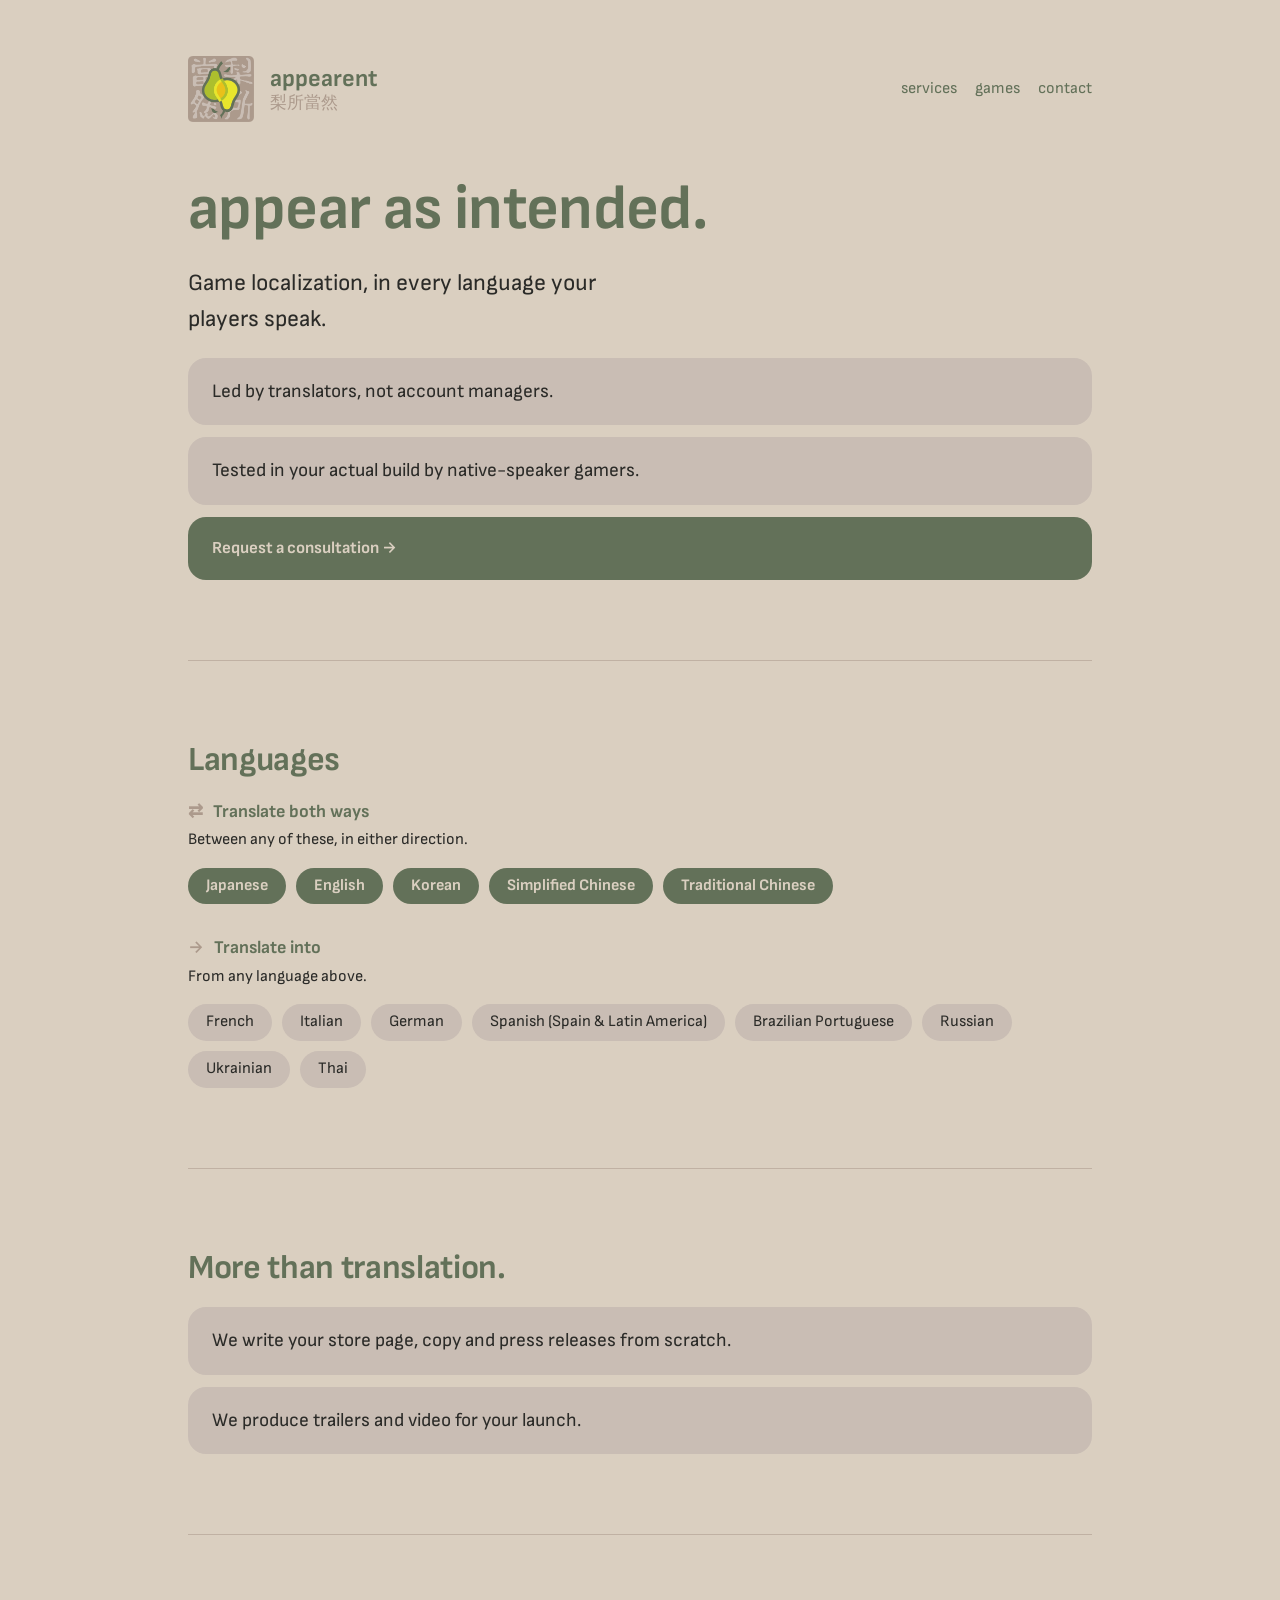
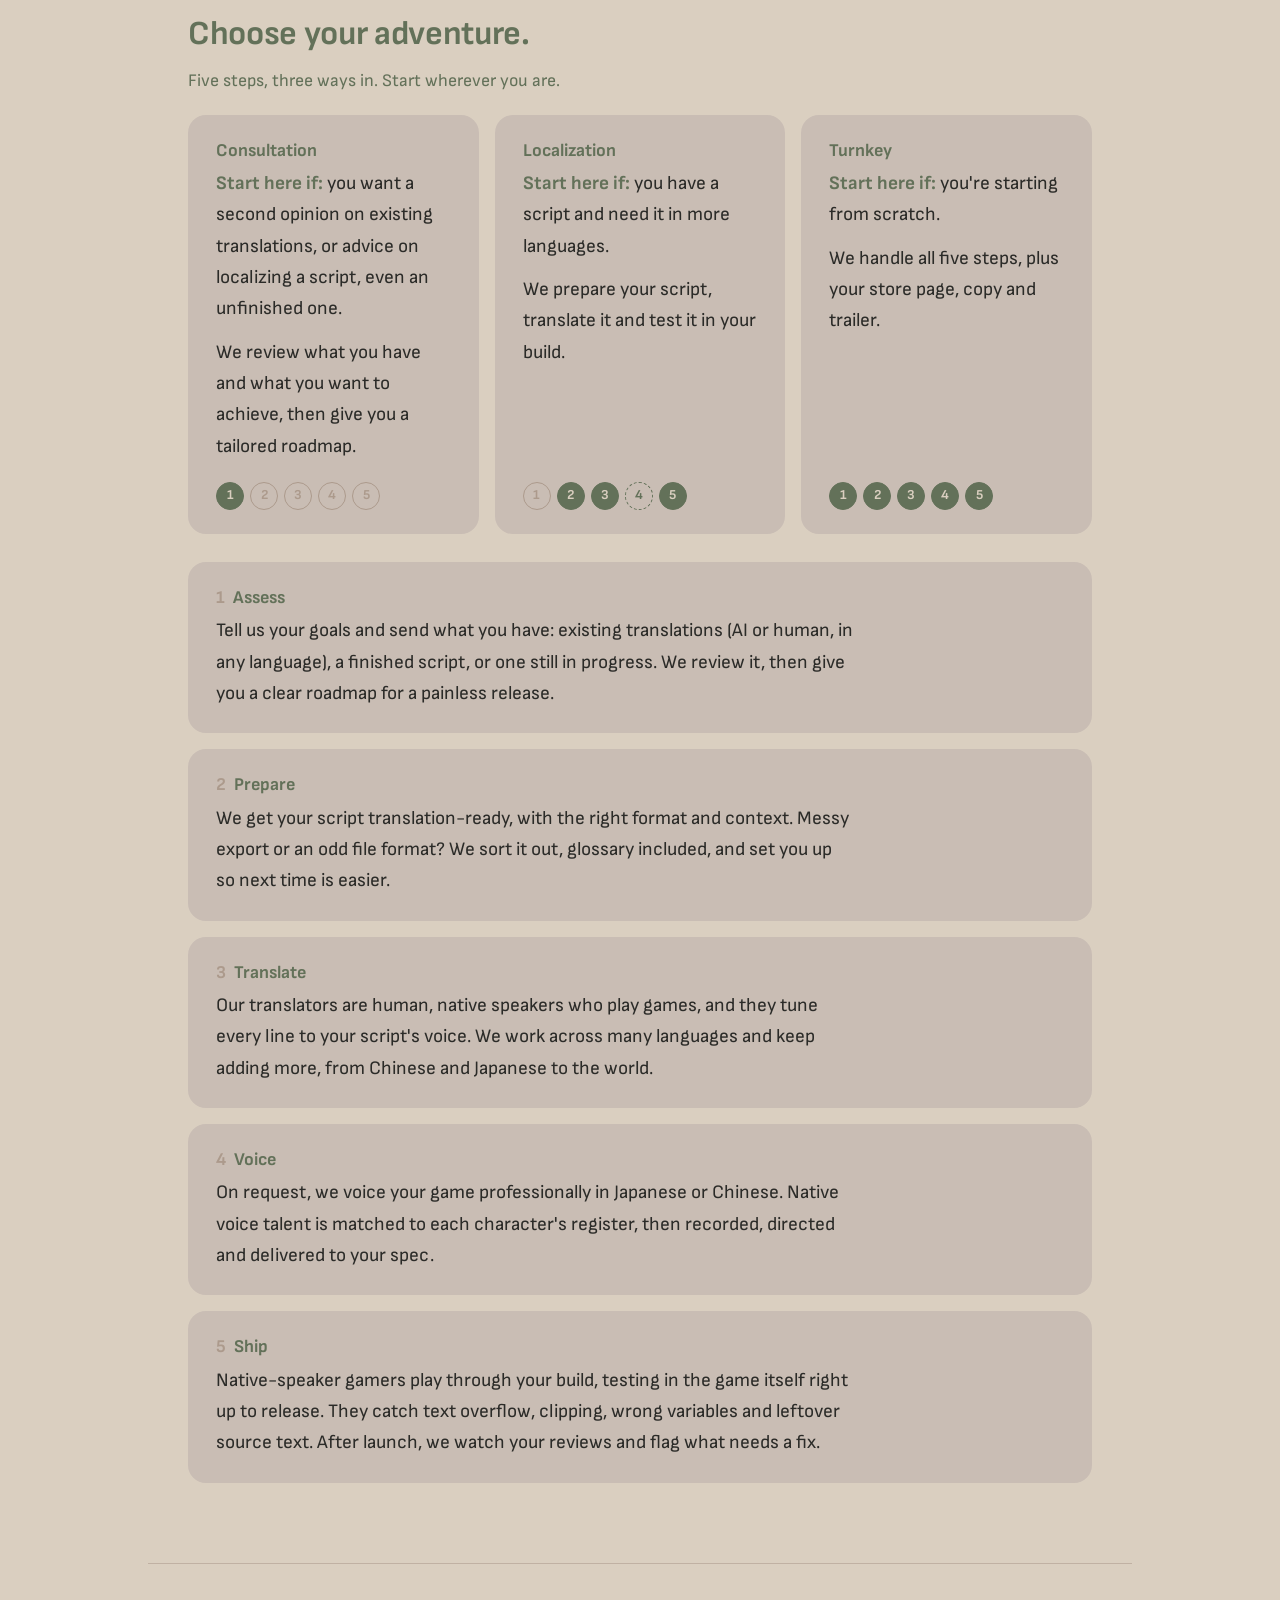
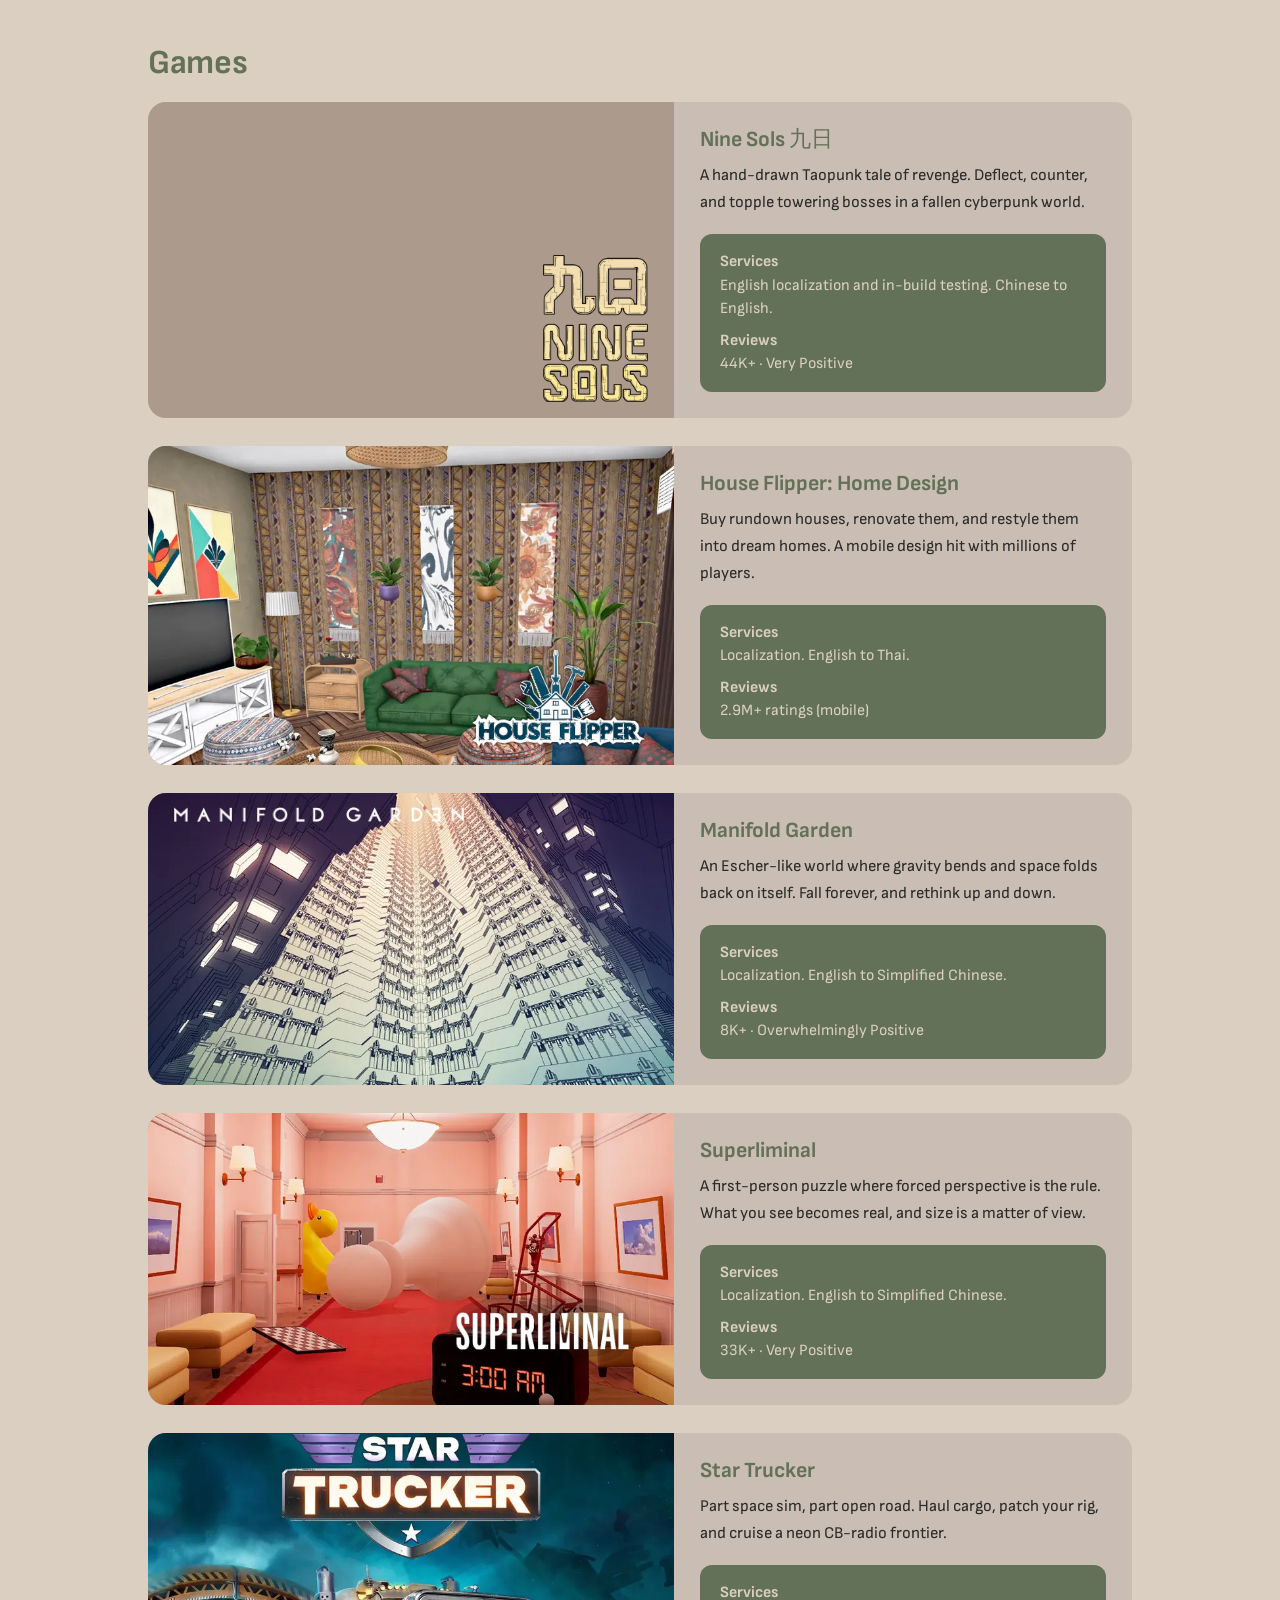
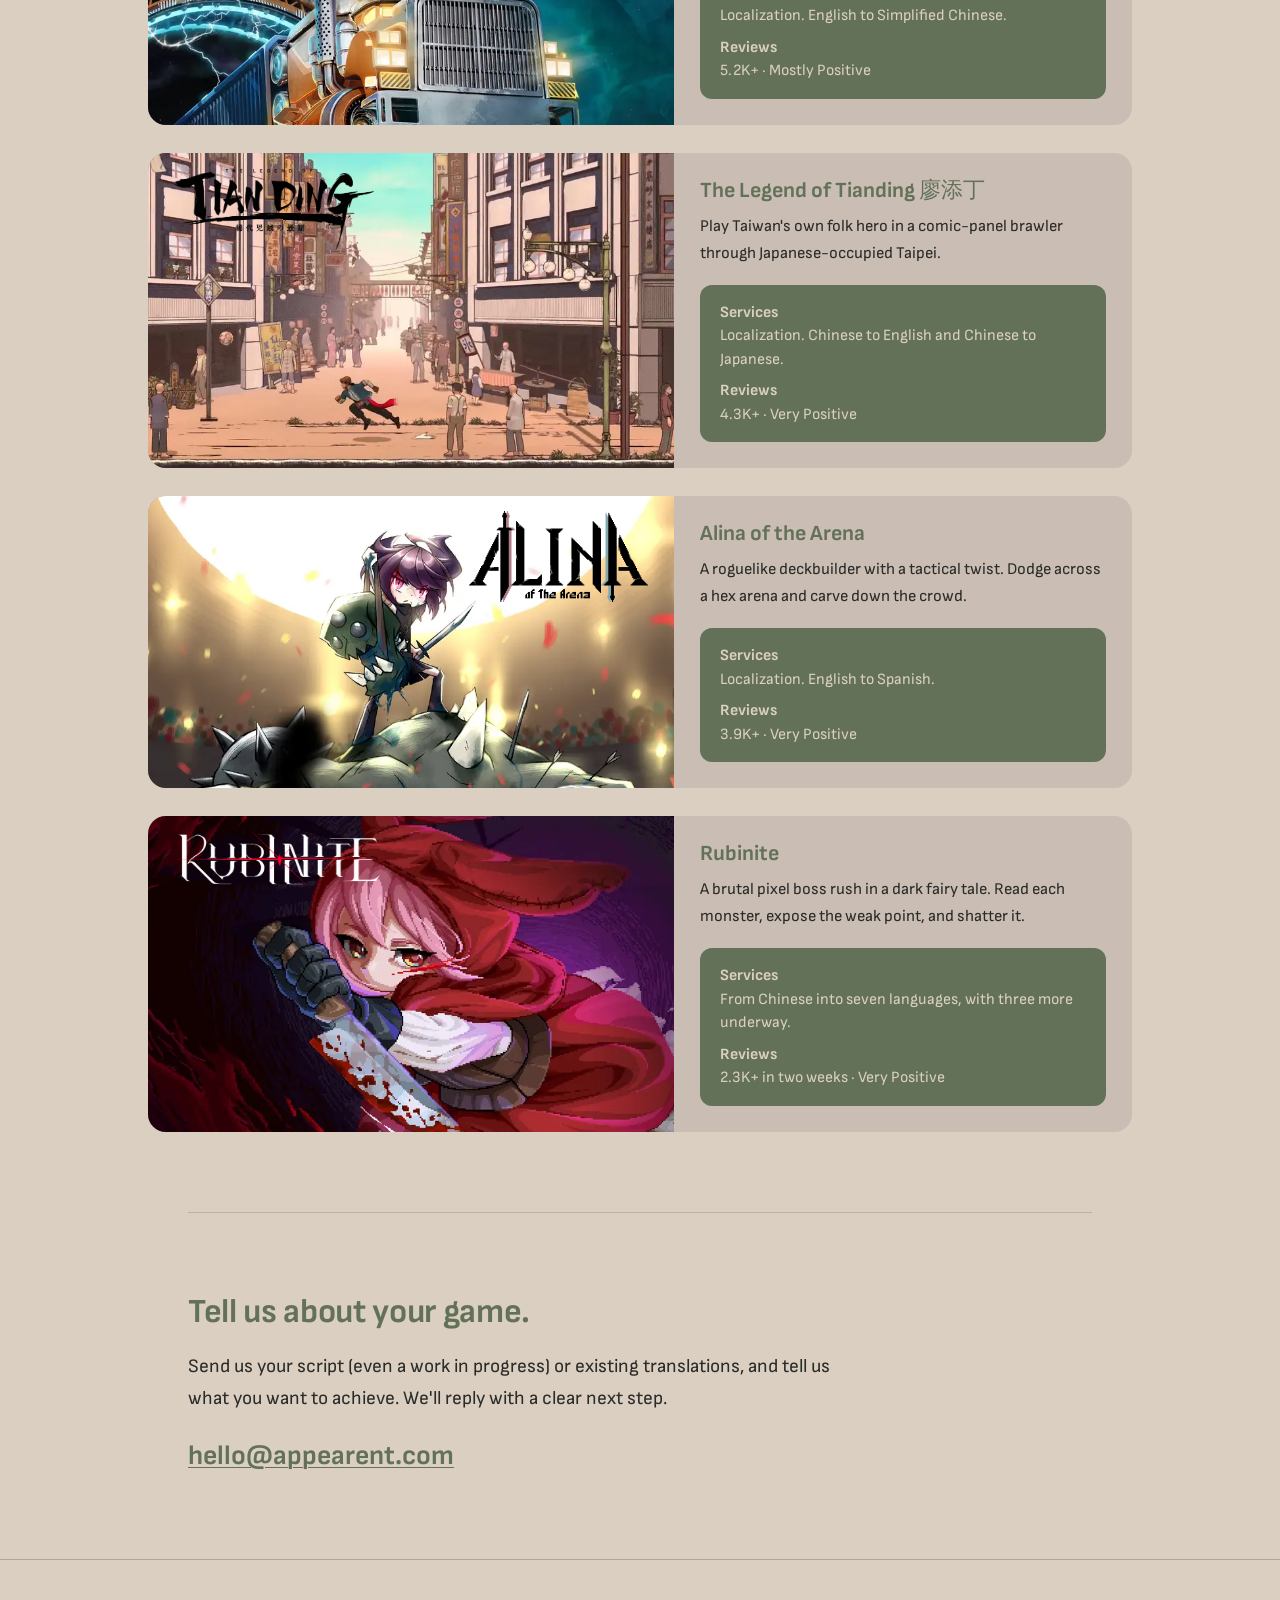
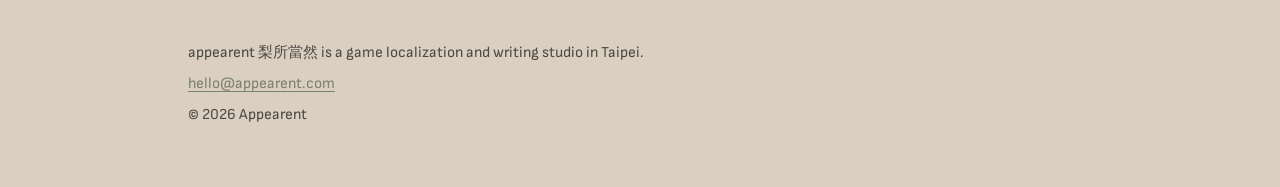
==== commit 2bcd26c2: "Translate card: drop the specific language count Was: We work in eleven languages and counting. The " ====
--- a/index.html
+++ b/index.html
@@ -4,12 +4,12 @@
 <meta charset="utf-8">
 <meta name="viewport" content="width=device-width, initial-scale=1">
 <title>appearent: appear as intended.</title>
-<meta name="description" content="Appearent is a game localization studio in Taipei. Human translators in the languages your players speak, plus store pages, marketing copy, press releases and trailers.">
+<meta name="description" content="Appearent is a game localization studio in Taipei. Human translators in every language your players speak, plus store pages, marketing copy, press releases and trailers.">
 <link rel="canonical" href="https://appearent.com/">
 <meta property="og:type" content="website">
 <meta property="og:url" content="https://appearent.com/">
 <meta property="og:title" content="appearent: appear as intended.">
-<meta property="og:description" content="Human translators in the languages your players speak. We also write the store page, copy and trailer.">
+<meta property="og:description" content="Human translators in every language your players speak. We also write the store page, copy and trailer.">
 <meta property="og:image" content="https://appearent.com/assets/og.png">
 <meta name="twitter:card" content="summary_large_image">
 <link rel="icon" href="assets/seal-128.png" type="image/png">
@@ -172,7 +172,7 @@
   <section class="hero">
     <div class="wrap">
       <h1>appear as intended.</h1>
-      <p class="lede">Game localization, in the languages your players speak.</p>
+      <p class="lede">Game localization, in every language your players speak.</p>
       <ul class="points">
         <li>Led by translators, not account managers.</li>
         <li>Tested in your actual build by native-speaker gamers.</li>
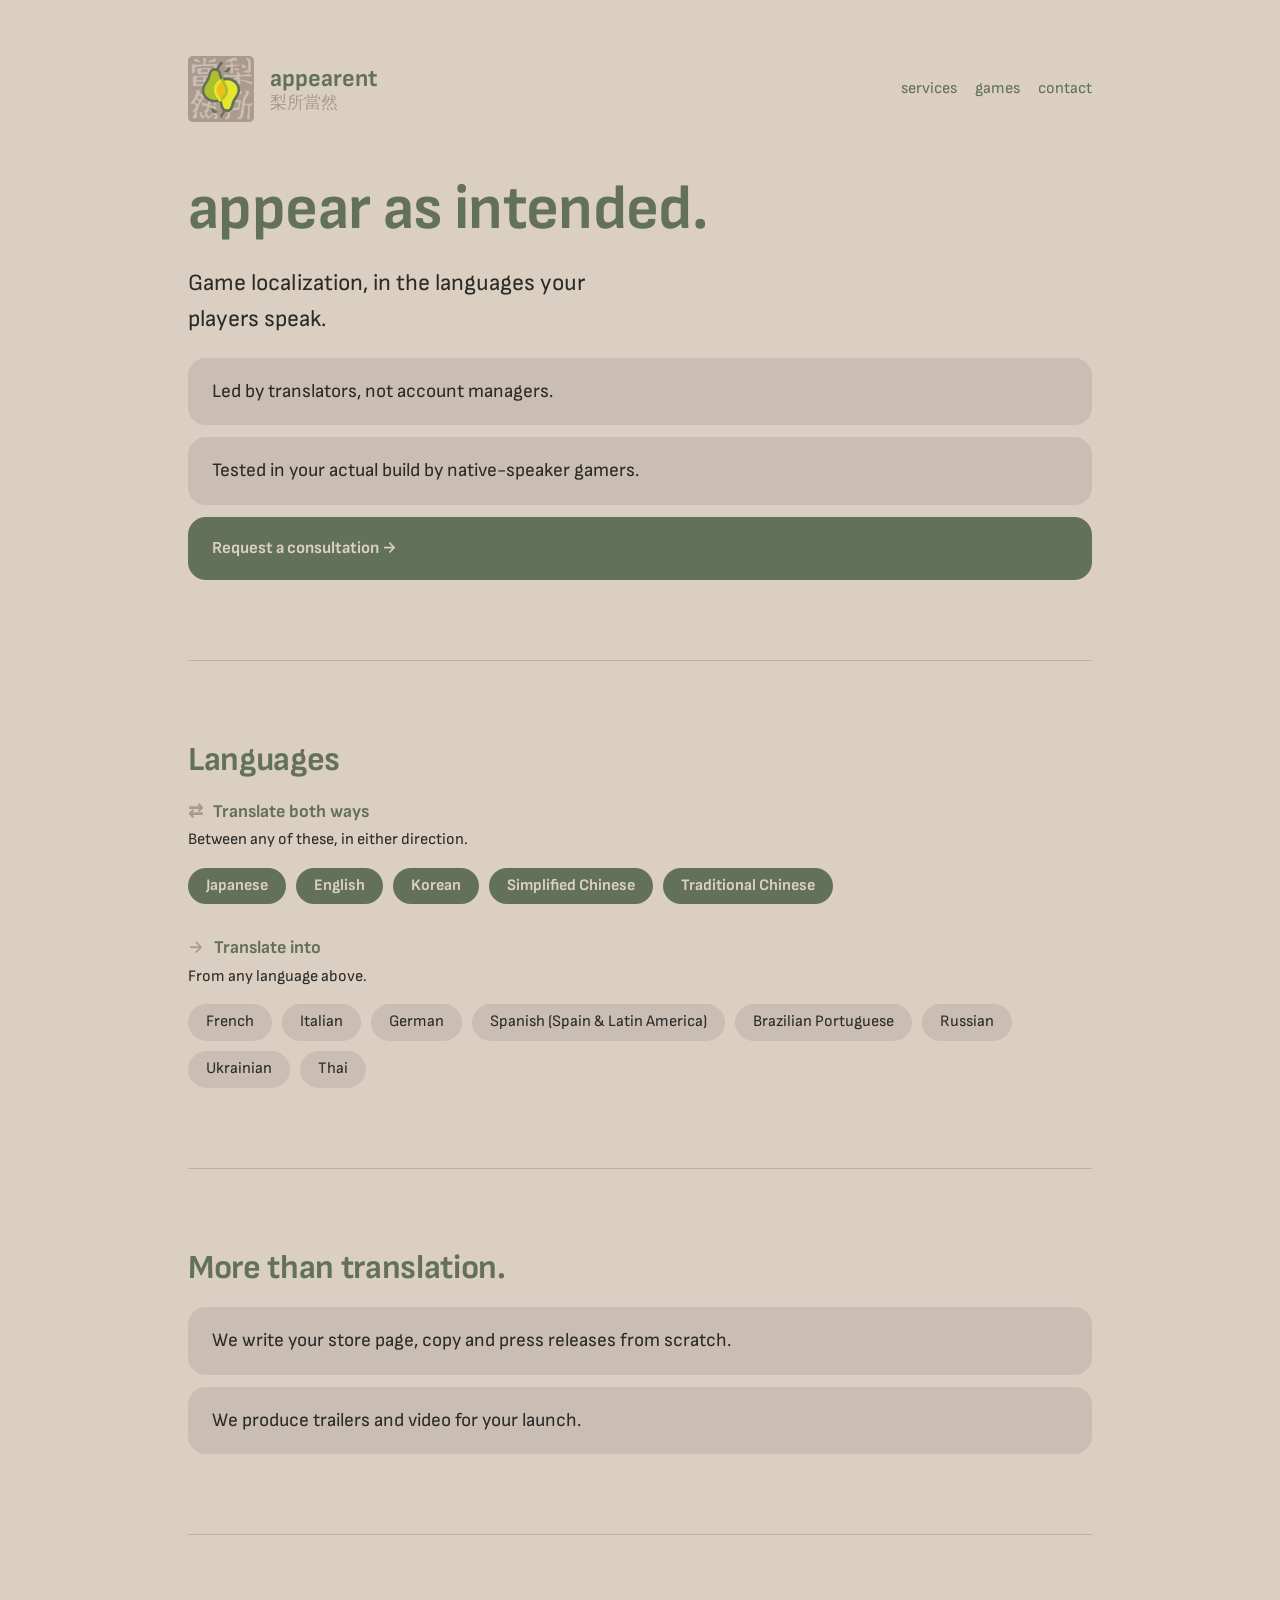
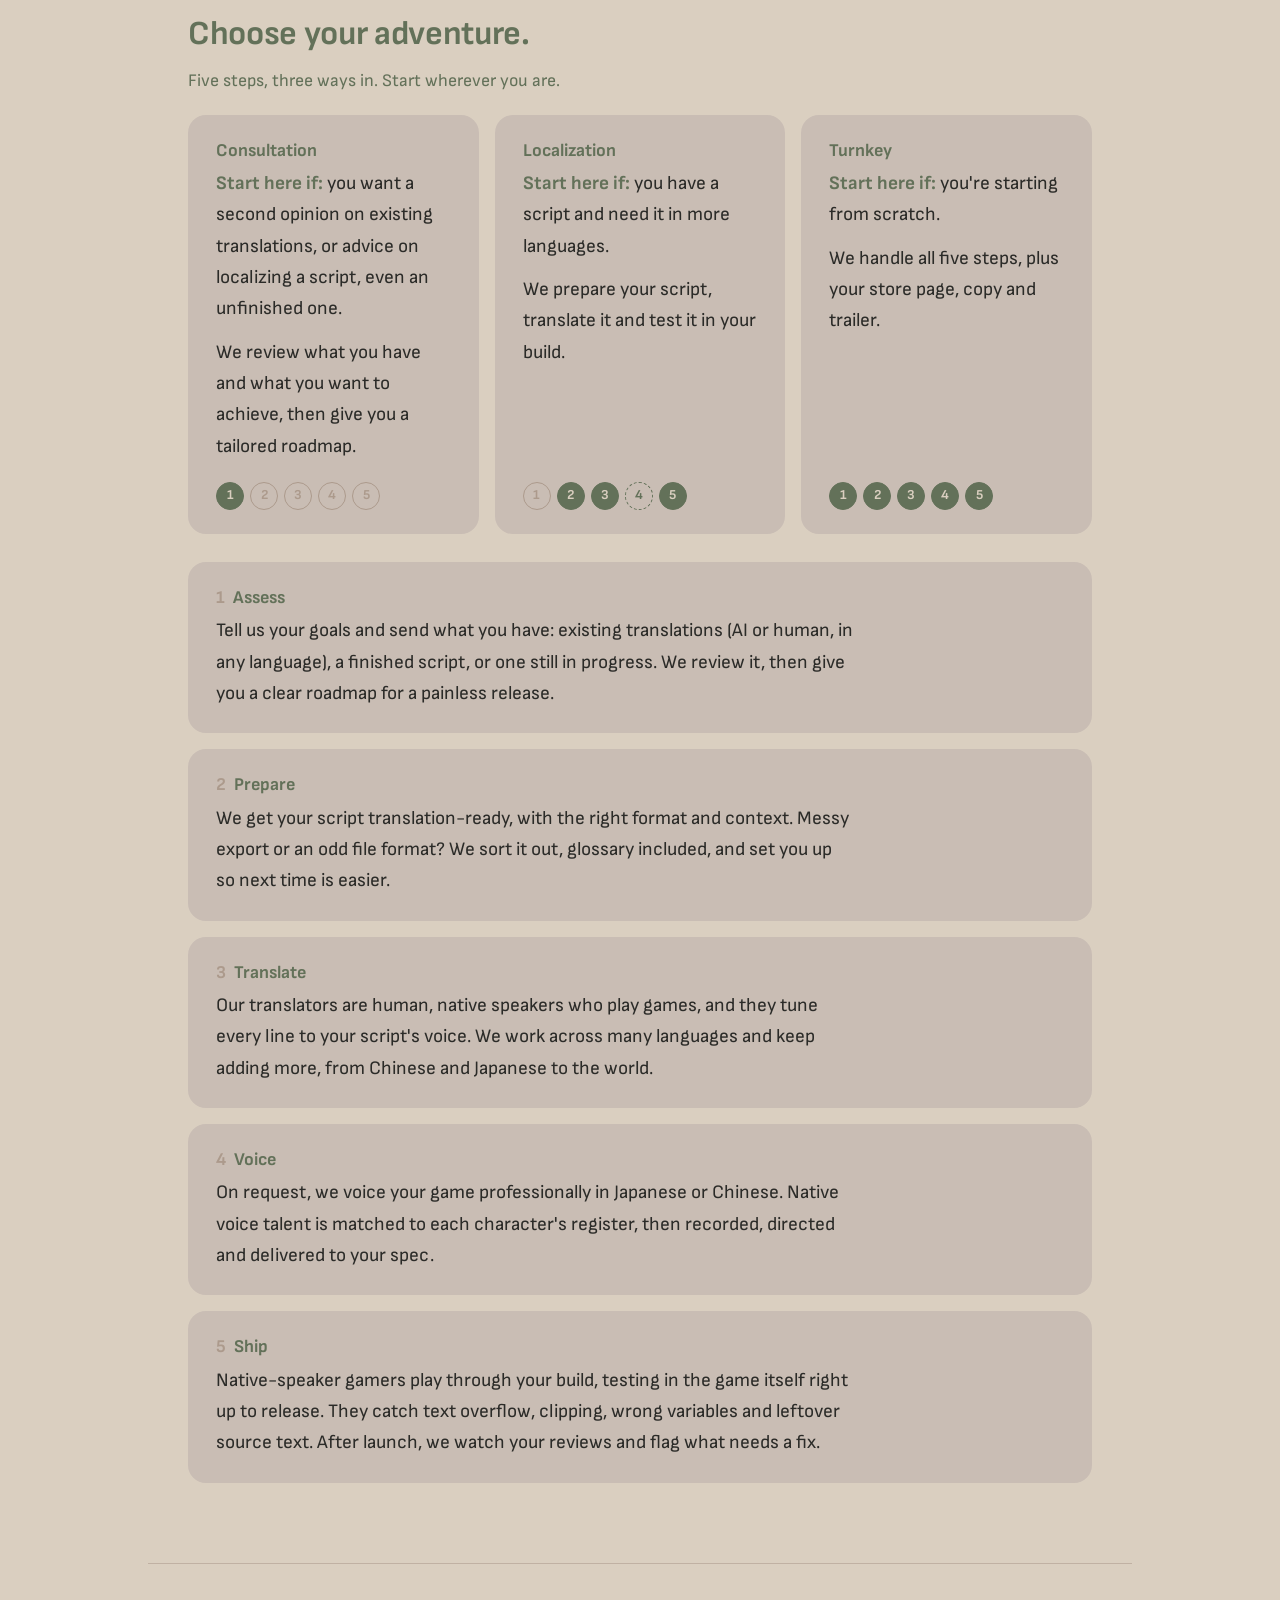
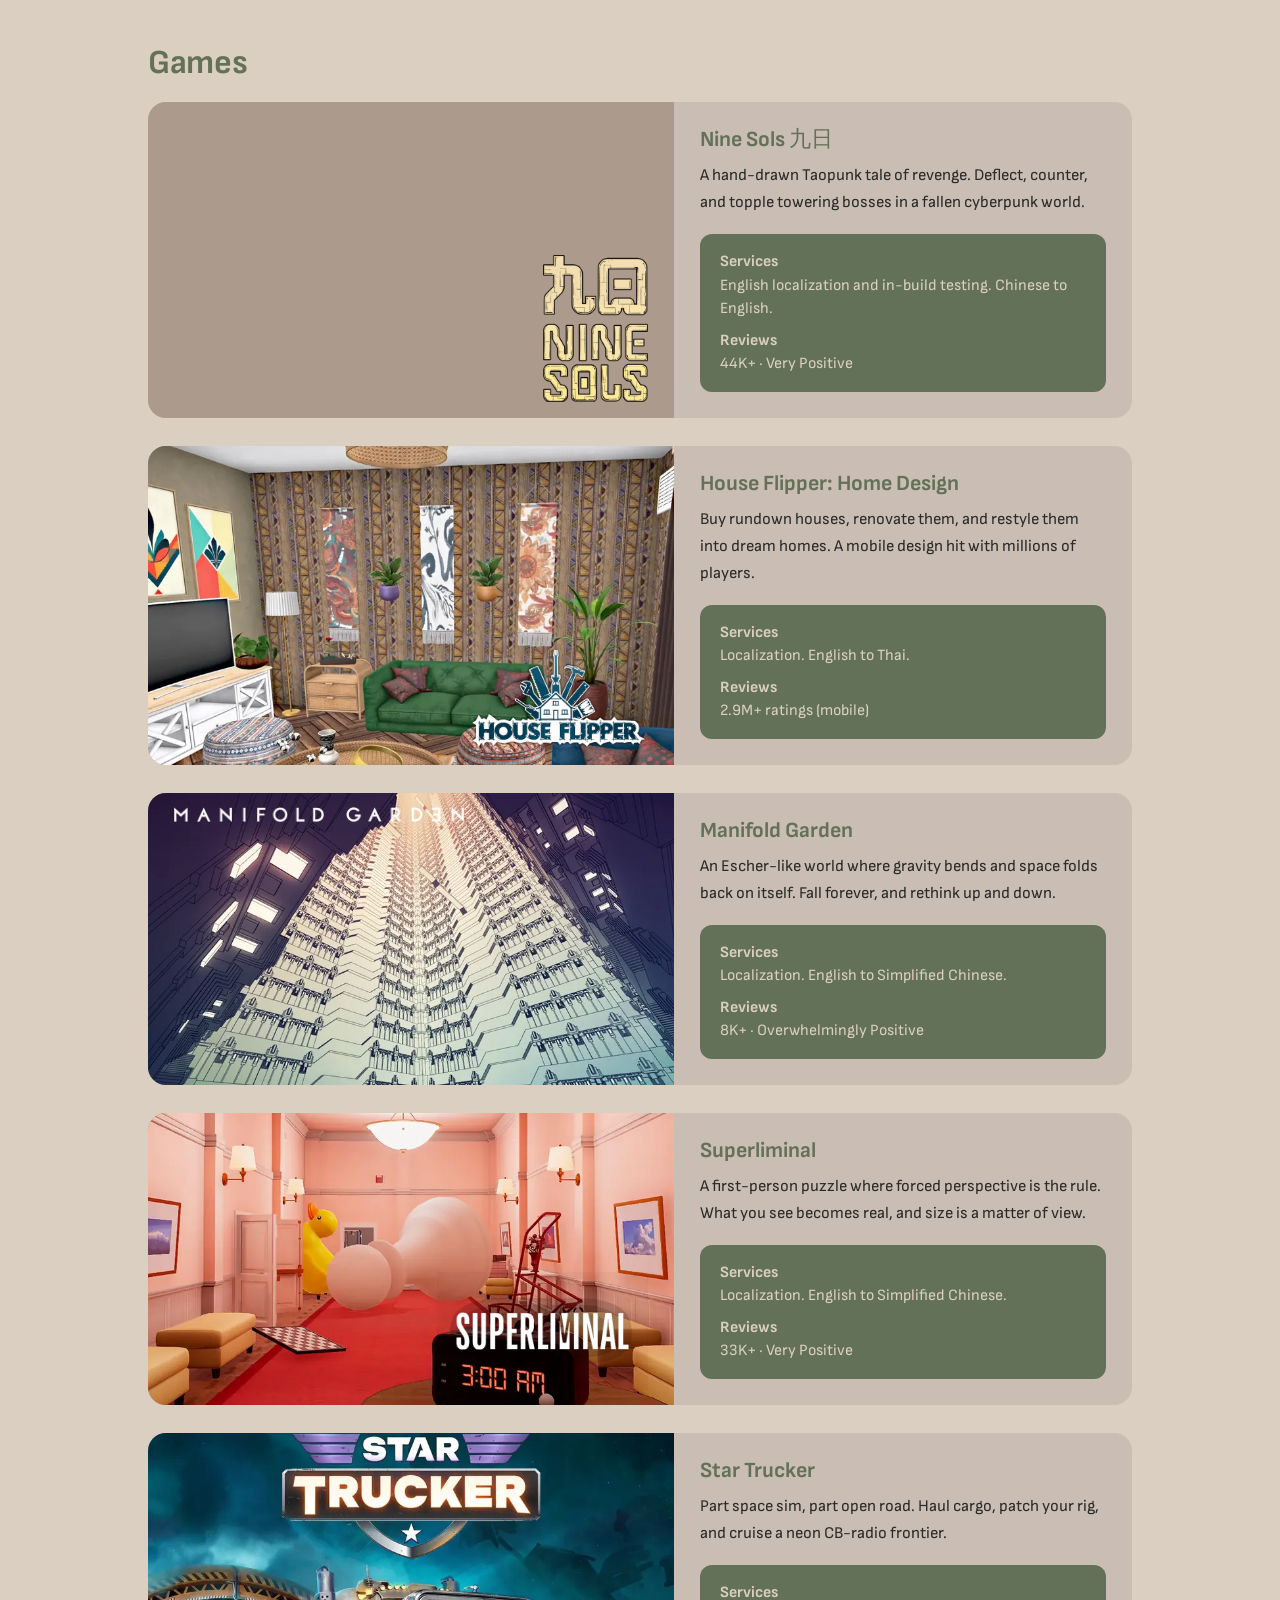
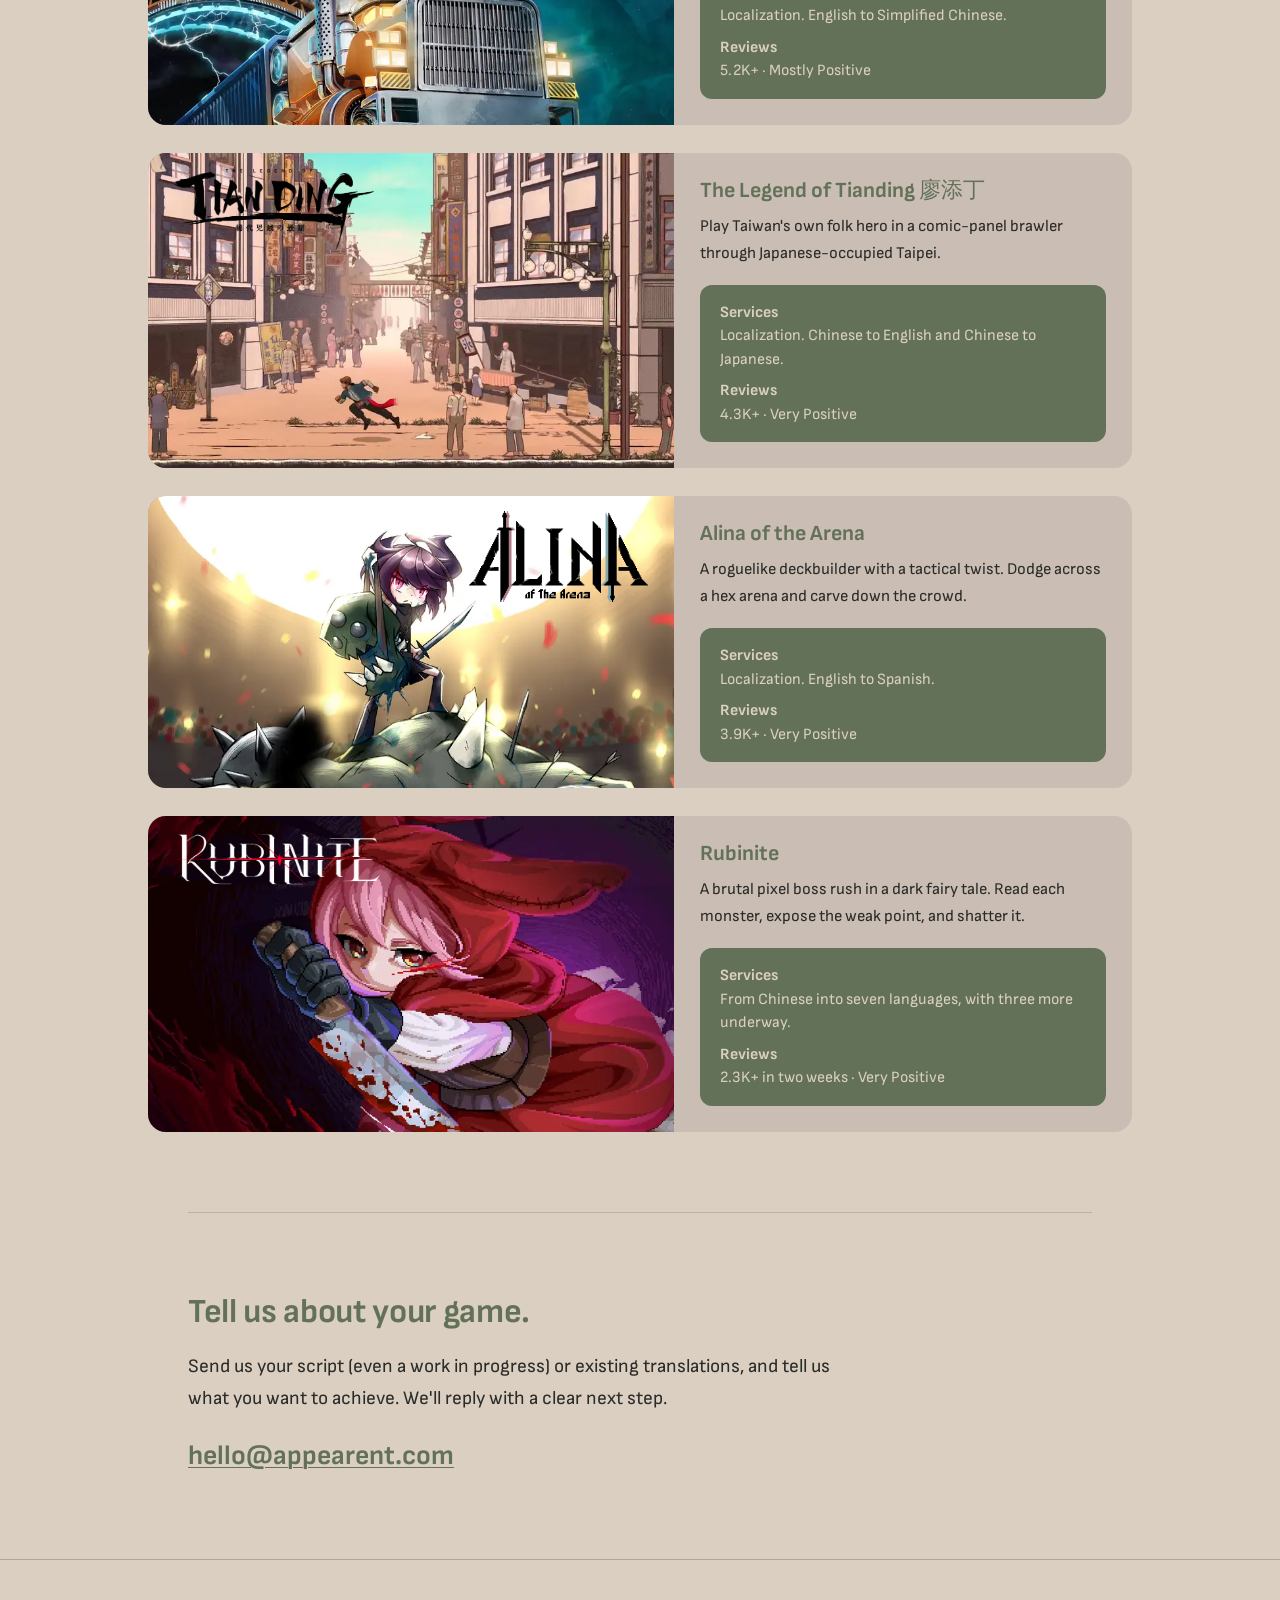
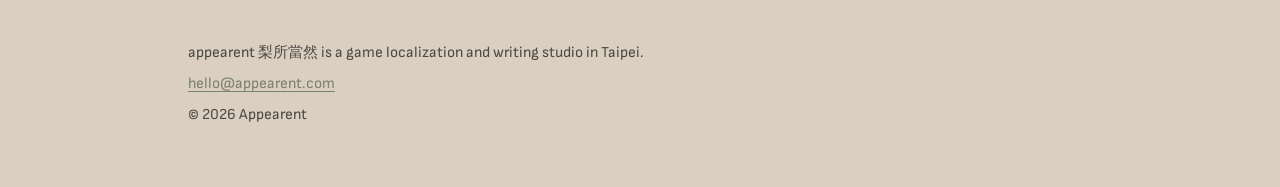
==== commit b75fddac: "Move the styling into a shared style.css No visual change: the CSS block is moved out of index.html " ====
--- a/index.html
+++ b/index.html
@@ -4,12 +4,12 @@
 <meta charset="utf-8">
 <meta name="viewport" content="width=device-width, initial-scale=1">
 <title>appearent: appear as intended.</title>
-<meta name="description" content="Appearent is a game localization studio in Taipei. Human translators in every language your players speak, plus store pages, marketing copy, press releases and trailers.">
+<meta name="description" content="Appearent is a game localization studio in Taipei. Human translators in the languages your players speak, plus store pages, marketing copy, press releases and trailers.">
 <link rel="canonical" href="https://appearent.com/">
 <meta property="og:type" content="website">
 <meta property="og:url" content="https://appearent.com/">
 <meta property="og:title" content="appearent: appear as intended.">
-<meta property="og:description" content="Human translators in every language your players speak. We also write the store page, copy and trailer.">
+<meta property="og:description" content="Human translators in the languages your players speak. We also write the store page, copy and trailer.">
 <meta property="og:image" content="https://appearent.com/assets/og.png">
 <meta name="twitter:card" content="summary_large_image">
 <link rel="icon" href="assets/seal-128.png" type="image/png">
@@ -17,139 +17,7 @@
 <link rel="preconnect" href="https://fonts.googleapis.com">
 <link rel="preconnect" href="https://fonts.gstatic.com" crossorigin>
 <link href="https://fonts.googleapis.com/css2?family=Sofia+Sans:wght@400;700&family=IBM+Plex+Sans+TC:wght@400;700&display=swap" rel="stylesheet">
-<style>
-  :root{
-    --paper:#DACFC0;
-    --olive:#637159;
-    --ink:#2B2B28;
-    --seal:#AC9A8C;
-    --taupe:#C9BDB4;
-    --radius:18px;
-    --gap:64px; /* space between a divider and the text on either side of it */
-  }
-  *{box-sizing:border-box;}
-  html{-webkit-text-size-adjust:100%;scroll-behavior:smooth;}
-  body{
-    margin:0;
-    background:var(--paper);
-    color:var(--ink);
-    font-family:"Sofia Sans","IBM Plex Sans TC","Archivo","Inter","Helvetica Neue",Arial,sans-serif;
-    font-weight:400;
-    font-size:19px;
-    line-height:1.65;
-    -webkit-font-smoothing:antialiased;
-  }
-  .wrap{max-width:960px;margin:0 auto;padding:0 28px;}
-  .wrap.wide{max-width:1040px;}
-  section{padding:0 0 var(--gap);scroll-margin-top:24px;}
-  .wrap > :last-child{margin-bottom:0;}
-  h1,h2{font-weight:700;color:var(--olive);line-height:1.15;margin:0 0 20px;letter-spacing:-0.01em;}
-  h1{font-size:clamp(2.4rem,7vw,3.9rem);}
-  h2{font-size:clamp(1.5rem,3.6vw,2.1rem);}
-  h3{font-weight:700;color:var(--olive);font-size:1.12rem;margin:0 0 6px;line-height:1.3;}
-  p{margin:0 0 20px;max-width:62ch;}
-  a{color:var(--olive);text-decoration:underline;text-underline-offset:3px;text-decoration-thickness:1px;}
-  a:hover{text-decoration-thickness:2px;}
-  .sub{color:var(--olive);font-size:1.1rem;margin-top:-8px;}
-
-  /* header */
-  header{padding:56px 0 8px;}
-  header .wrap{display:flex;align-items:center;justify-content:space-between;gap:16px;flex-wrap:wrap;}
-  .mark{display:flex;align-items:center;gap:16px;}
-  .mark img{width:66px;height:auto;display:block;}
-  .wordmark{font-weight:700;font-size:1.5rem;color:var(--olive);line-height:1.1;}
-  .wordmark .han{font-family:"IBM Plex Sans TC","Sofia Sans",sans-serif;font-weight:400;color:var(--seal);font-size:1.05rem;display:block;margin-top:2px;}
-  nav{display:flex;gap:18px;font-size:1rem;}
-  nav a{text-decoration:none;}
-  nav a:hover{text-decoration:underline;}
-
-  /* hero */
-  .hero{padding-top:44px;}
-  .lede{font-size:clamp(1.15rem,2.5vw,1.45rem);line-height:1.55;color:var(--ink);max-width:32ch;}
-  .hero .points{margin-bottom:12px;}
-  .cta{
-    display:block;padding:18px 24px;border-radius:var(--radius);
-    background:var(--olive);color:var(--paper);font-weight:700;font-size:1.05rem;
-    text-decoration:none;
-  }
-  .cta:hover{background:#55624c;text-decoration:none;}
-  .cta:focus-visible{outline:3px solid var(--ink);outline-offset:3px;}
-
-  hr{border:0;border-top:1px solid var(--seal);opacity:.55;margin:0 0 var(--gap);}
-
-  /* key points */
-  .points{display:grid;gap:12px;margin:0 0 24px;padding:0;list-style:none;}
-  .points li{background:var(--taupe);border-radius:var(--radius);padding:18px 24px;}
-
-  /* cards */
-  .cards{display:grid;gap:16px;}
-  .card{background:var(--taupe);border-radius:var(--radius);padding:24px 28px;}
-  .card p{margin:0;max-width:58ch;}
-  .card .step{font-weight:700;color:var(--seal);margin-right:8px;}
-  .cards.steps{margin-top:28px;}
-
-  /* path cards: which of the five steps each one covers */
-  .path{display:flex;flex-direction:column;}
-  .path p{margin:0 0 12px;}
-  .path .start b{color:var(--olive);}
-  .stages{display:flex;gap:6px;list-style:none;margin:auto 0 0;padding:8px 0 0;}
-  .stages li{
-    width:28px;height:28px;border-radius:50%;display:grid;place-items:center;
-    font-size:.85rem;font-weight:700;line-height:1;
-    border:1.5px solid var(--seal);color:var(--seal);
-  }
-  .stages li.on{background:var(--olive);border-color:var(--olive);color:var(--paper);}
-  .stages li.opt{border:1.5px dashed var(--olive);color:var(--olive);}
-  .sr{position:absolute;width:1px;height:1px;overflow:hidden;clip:rect(0 0 0 0);white-space:nowrap;}
-
-  /* languages: core (both ways) and target (into only) */
-  .langs{display:grid;gap:32px;}
-  .lang-group h3{margin-bottom:4px;}
-  .lang-group h3 span{color:var(--seal);margin-right:6px;}
-  .lang-group .note{margin:0 0 14px;font-size:1rem;}
-  .chips{display:flex;flex-wrap:wrap;gap:10px;list-style:none;margin:0;padding:0;}
-  .chips li{background:var(--taupe);color:var(--ink);border-radius:999px;padding:8px 18px;font-size:1rem;line-height:1.3;}
-  .chips.core li{background:var(--olive);color:var(--paper);font-weight:700;}
-
-  /* games */
-  .games{display:grid;gap:28px;}
-  .game{background:var(--taupe);border-radius:var(--radius);overflow:hidden;display:grid;}
-  .art{position:relative;aspect-ratio:4/3;background:var(--seal);}
-  .art > picture img{position:absolute;inset:0;width:100%;height:100%;object-fit:cover;display:block;}
-  .art .logo{position:absolute;height:auto;width:var(--lw,34%);}
-  .art .tl{top:5%;left:5%;}
-  .art .tr{top:5%;right:5%;}
-  .art .br{bottom:5%;right:5%;}
-  .info{padding:24px 26px 26px;display:flex;flex-direction:column;}
-  .info h3{font-size:1.35rem;margin-bottom:8px;}
-  .info h3 .han{font-family:"IBM Plex Sans TC","Sofia Sans",sans-serif;font-weight:400;}
-  .info > p{font-size:1.02rem;margin-bottom:18px;}
-  .record{background:var(--olive);color:var(--paper);border-radius:12px;padding:16px 20px;margin:auto 0 0;font-size:.98rem;line-height:1.5;}
-  .record dt{font-weight:700;}
-  .record dd{margin:0 0 8px;}
-  .record dd:last-child{margin-bottom:0;}
-
-  /* contact */
-  .mailto{font-size:clamp(1.25rem,3.4vw,1.7rem);font-weight:700;color:var(--olive);word-break:break-word;}
-
-  footer{
-    border-top:1px solid var(--seal);padding:var(--gap) 0 60px;
-    font-size:.95rem;color:var(--ink);opacity:.8;
-  }
-  footer p{margin:0 0 6px;}
-
-  @media (min-width:720px){
-    :root{--gap:80px;}
-    .game{grid-template-columns:1.15fr 1fr;}
-    .art{aspect-ratio:auto;min-height:100%;}
-    .cards.three{grid-template-columns:repeat(3,1fr);}  }
-  @media (prefers-reduced-motion:reduce){
-    html{scroll-behavior:auto;}
-  }
-  @media (prefers-reduced-motion:no-preference){
-    a,.cta{transition:background .15s ease;}
-  }
-</style>
+<link rel="stylesheet" href="style.css">
 </head>
 <body>
 
@@ -172,7 +40,7 @@
   <section class="hero">
     <div class="wrap">
       <h1>appear as intended.</h1>
-      <p class="lede">Game localization, in every language your players speak.</p>
+      <p class="lede">Game localization, in the languages your players speak.</p>
       <ul class="points">
         <li>Led by translators, not account managers.</li>
         <li>Tested in your actual build by native-speaker gamers.</li>
--- a/style.css
+++ b/style.css
@@ -0,0 +1,131 @@
+  :root{
+    --paper:#DACFC0;
+    --olive:#637159;
+    --ink:#2B2B28;
+    --seal:#AC9A8C;
+    --taupe:#C9BDB4;
+    --radius:18px;
+    --gap:64px; /* space between a divider and the text on either side of it */
+  }
+  *{box-sizing:border-box;}
+  html{-webkit-text-size-adjust:100%;scroll-behavior:smooth;}
+  body{
+    margin:0;
+    background:var(--paper);
+    color:var(--ink);
+    font-family:"Sofia Sans","IBM Plex Sans TC","Archivo","Inter","Helvetica Neue",Arial,sans-serif;
+    font-weight:400;
+    font-size:19px;
+    line-height:1.65;
+    -webkit-font-smoothing:antialiased;
+  }
+  .wrap{max-width:960px;margin:0 auto;padding:0 28px;}
+  .wrap.wide{max-width:1040px;}
+  section{padding:0 0 var(--gap);scroll-margin-top:24px;}
+  .wrap > :last-child{margin-bottom:0;}
+  h1,h2{font-weight:700;color:var(--olive);line-height:1.15;margin:0 0 20px;letter-spacing:-0.01em;}
+  h1{font-size:clamp(2.4rem,7vw,3.9rem);}
+  h2{font-size:clamp(1.5rem,3.6vw,2.1rem);}
+  h3{font-weight:700;color:var(--olive);font-size:1.12rem;margin:0 0 6px;line-height:1.3;}
+  p{margin:0 0 20px;max-width:62ch;}
+  a{color:var(--olive);text-decoration:underline;text-underline-offset:3px;text-decoration-thickness:1px;}
+  a:hover{text-decoration-thickness:2px;}
+  .sub{color:var(--olive);font-size:1.1rem;margin-top:-8px;}
+
+  /* header */
+  header{padding:56px 0 8px;}
+  header .wrap{display:flex;align-items:center;justify-content:space-between;gap:16px;flex-wrap:wrap;}
+  .mark{display:flex;align-items:center;gap:16px;}
+  .mark img{width:66px;height:auto;display:block;}
+  .wordmark{font-weight:700;font-size:1.5rem;color:var(--olive);line-height:1.1;}
+  .wordmark .han{font-family:"IBM Plex Sans TC","Sofia Sans",sans-serif;font-weight:400;color:var(--seal);font-size:1.05rem;display:block;margin-top:2px;}
+  nav{display:flex;gap:18px;font-size:1rem;}
+  nav a{text-decoration:none;}
+  nav a:hover{text-decoration:underline;}
+
+  /* hero */
+  .hero{padding-top:44px;}
+  .lede{font-size:clamp(1.15rem,2.5vw,1.45rem);line-height:1.55;color:var(--ink);max-width:32ch;}
+  .hero .points{margin-bottom:12px;}
+  .cta{
+    display:block;padding:18px 24px;border-radius:var(--radius);
+    background:var(--olive);color:var(--paper);font-weight:700;font-size:1.05rem;
+    text-decoration:none;
+  }
+  .cta:hover{background:#55624c;text-decoration:none;}
+  .cta:focus-visible{outline:3px solid var(--ink);outline-offset:3px;}
+
+  hr{border:0;border-top:1px solid var(--seal);opacity:.55;margin:0 0 var(--gap);}
+
+  /* key points */
+  .points{display:grid;gap:12px;margin:0 0 24px;padding:0;list-style:none;}
+  .points li{background:var(--taupe);border-radius:var(--radius);padding:18px 24px;}
+
+  /* cards */
+  .cards{display:grid;gap:16px;}
+  .card{background:var(--taupe);border-radius:var(--radius);padding:24px 28px;}
+  .card p{margin:0;max-width:58ch;}
+  .card .step{font-weight:700;color:var(--seal);margin-right:8px;}
+  .cards.steps{margin-top:28px;}
+
+  /* path cards: which of the five steps each one covers */
+  .path{display:flex;flex-direction:column;}
+  .path p{margin:0 0 12px;}
+  .path .start b{color:var(--olive);}
+  .stages{display:flex;gap:6px;list-style:none;margin:auto 0 0;padding:8px 0 0;}
+  .stages li{
+    width:28px;height:28px;border-radius:50%;display:grid;place-items:center;
+    font-size:.85rem;font-weight:700;line-height:1;
+    border:1.5px solid var(--seal);color:var(--seal);
+  }
+  .stages li.on{background:var(--olive);border-color:var(--olive);color:var(--paper);}
+  .stages li.opt{border:1.5px dashed var(--olive);color:var(--olive);}
+  .sr{position:absolute;width:1px;height:1px;overflow:hidden;clip:rect(0 0 0 0);white-space:nowrap;}
+
+  /* languages: core (both ways) and target (into only) */
+  .langs{display:grid;gap:32px;}
+  .lang-group h3{margin-bottom:4px;}
+  .lang-group h3 span{color:var(--seal);margin-right:6px;}
+  .lang-group .note{margin:0 0 14px;font-size:1rem;}
+  .chips{display:flex;flex-wrap:wrap;gap:10px;list-style:none;margin:0;padding:0;}
+  .chips li{background:var(--taupe);color:var(--ink);border-radius:999px;padding:8px 18px;font-size:1rem;line-height:1.3;}
+  .chips.core li{background:var(--olive);color:var(--paper);font-weight:700;}
+
+  /* games */
+  .games{display:grid;gap:28px;}
+  .game{background:var(--taupe);border-radius:var(--radius);overflow:hidden;display:grid;}
+  .art{position:relative;aspect-ratio:4/3;background:var(--seal);}
+  .art > picture img{position:absolute;inset:0;width:100%;height:100%;object-fit:cover;display:block;}
+  .art .logo{position:absolute;height:auto;width:var(--lw,34%);}
+  .art .tl{top:5%;left:5%;}
+  .art .tr{top:5%;right:5%;}
+  .art .br{bottom:5%;right:5%;}
+  .info{padding:24px 26px 26px;display:flex;flex-direction:column;}
+  .info h3{font-size:1.35rem;margin-bottom:8px;}
+  .info h3 .han{font-family:"IBM Plex Sans TC","Sofia Sans",sans-serif;font-weight:400;}
+  .info > p{font-size:1.02rem;margin-bottom:18px;}
+  .record{background:var(--olive);color:var(--paper);border-radius:12px;padding:16px 20px;margin:auto 0 0;font-size:.98rem;line-height:1.5;}
+  .record dt{font-weight:700;}
+  .record dd{margin:0 0 8px;}
+  .record dd:last-child{margin-bottom:0;}
+
+  /* contact */
+  .mailto{font-size:clamp(1.25rem,3.4vw,1.7rem);font-weight:700;color:var(--olive);word-break:break-word;}
+
+  footer{
+    border-top:1px solid var(--seal);padding:var(--gap) 0 60px;
+    font-size:.95rem;color:var(--ink);opacity:.8;
+  }
+  footer p{margin:0 0 6px;}
+
+  @media (min-width:720px){
+    :root{--gap:80px;}
+    .game{grid-template-columns:1.15fr 1fr;}
+    .art{aspect-ratio:auto;min-height:100%;}
+    .cards.three{grid-template-columns:repeat(3,1fr);}  }
+  @media (prefers-reduced-motion:reduce){
+    html{scroll-behavior:auto;}
+  }
+  @media (prefers-reduced-motion:no-preference){
+    a,.cta{transition:background .15s ease;}
+  }
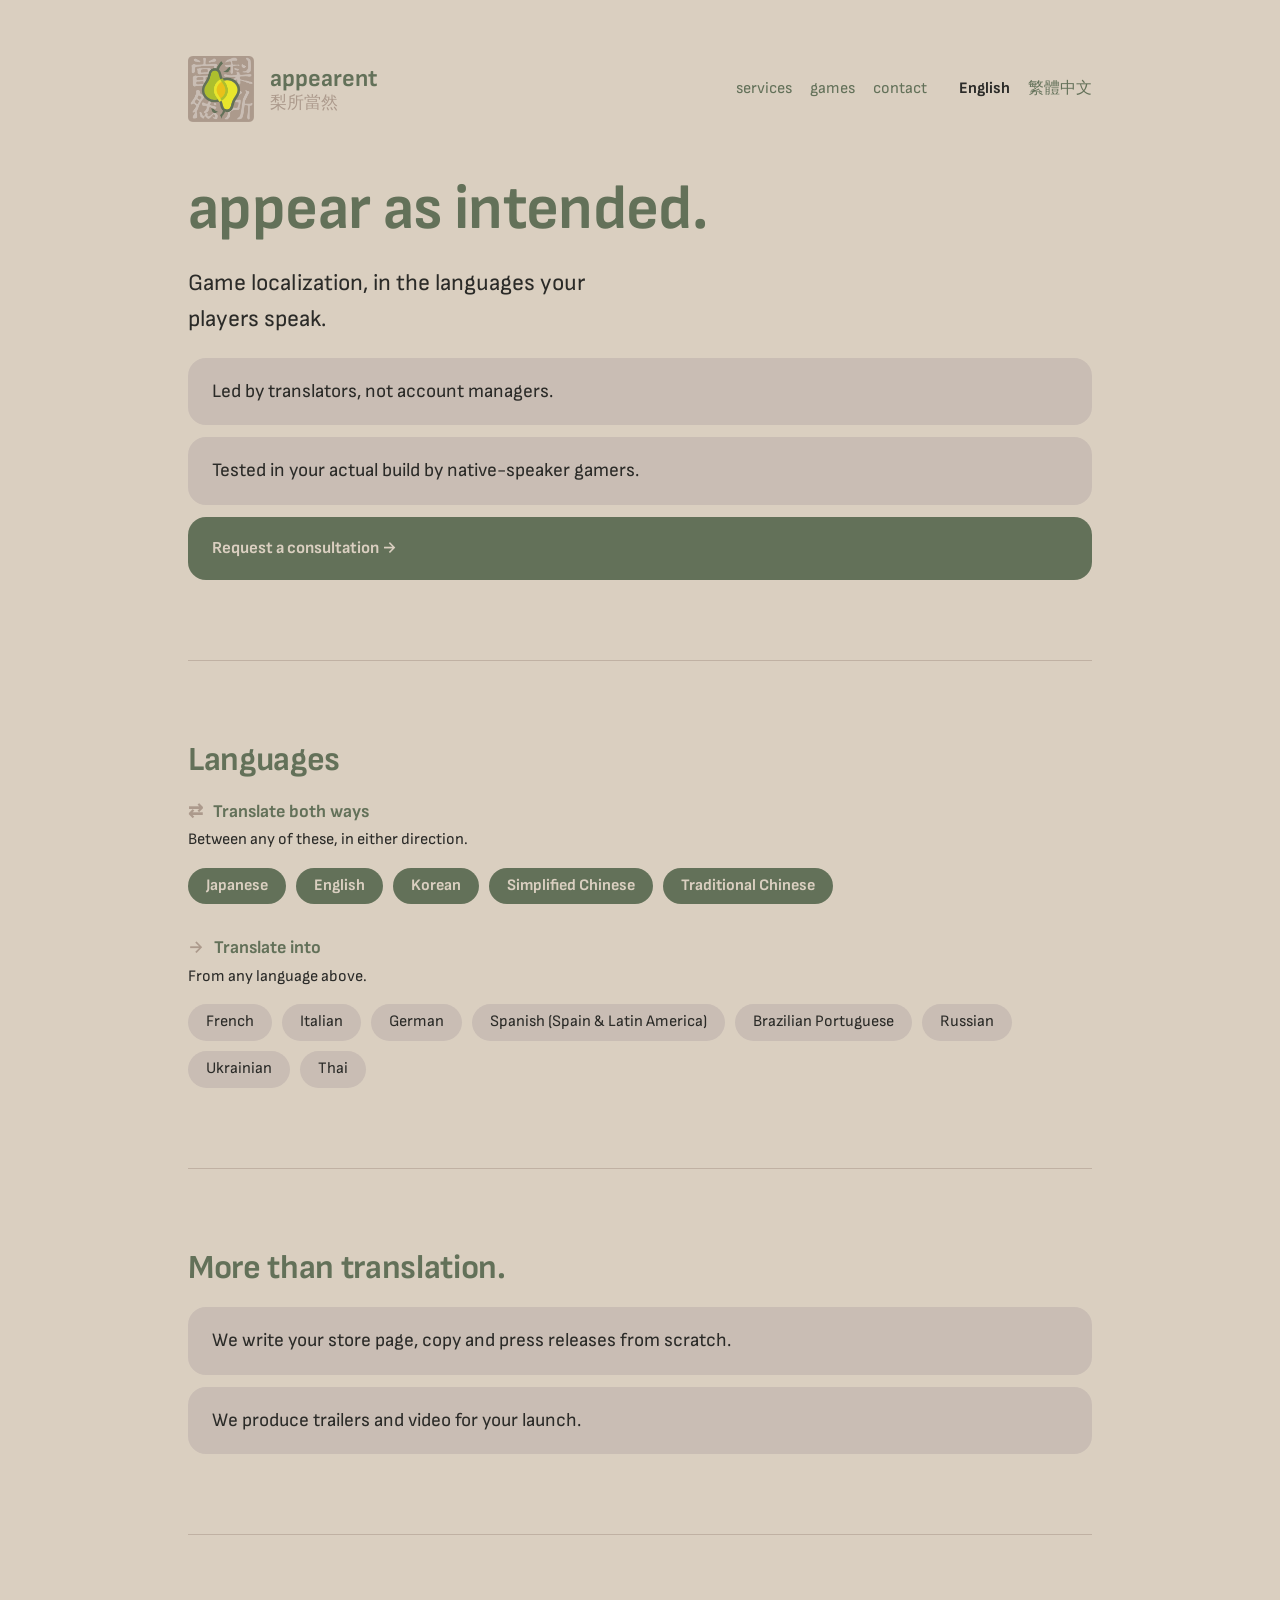
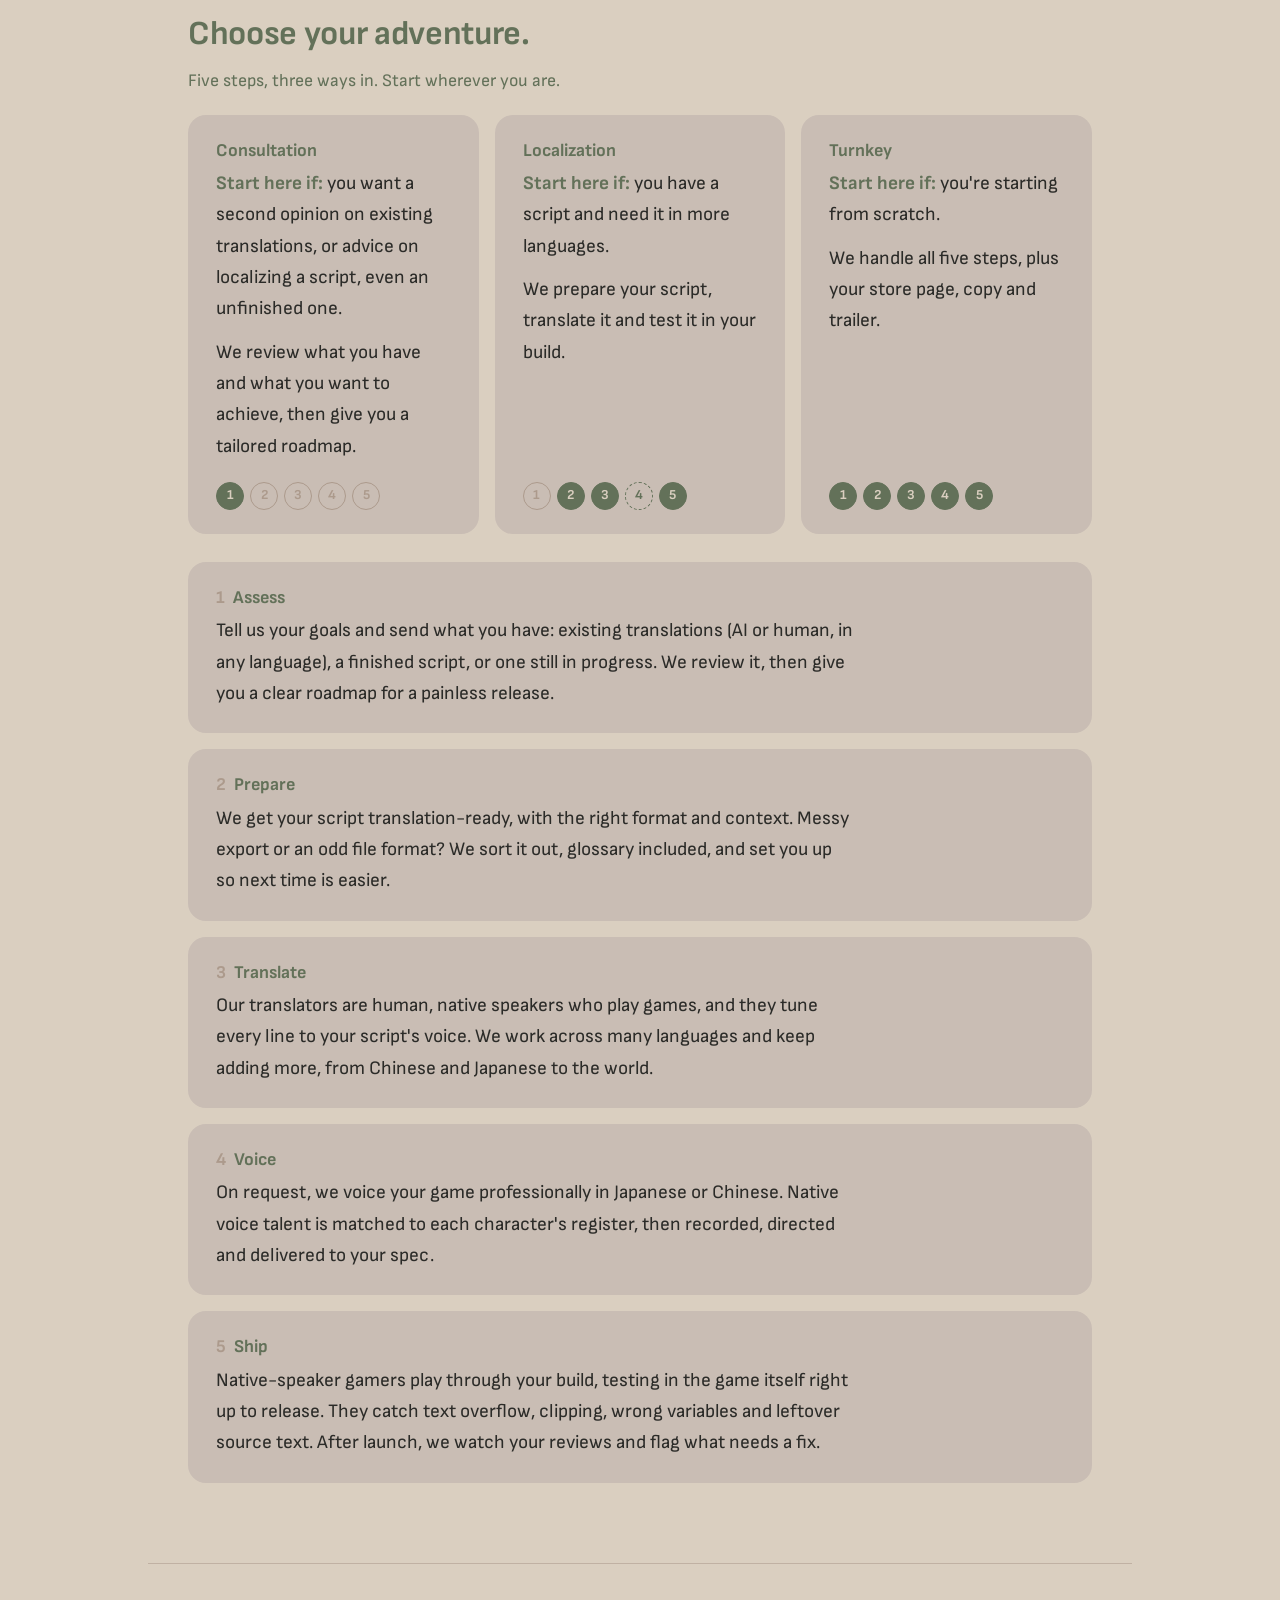
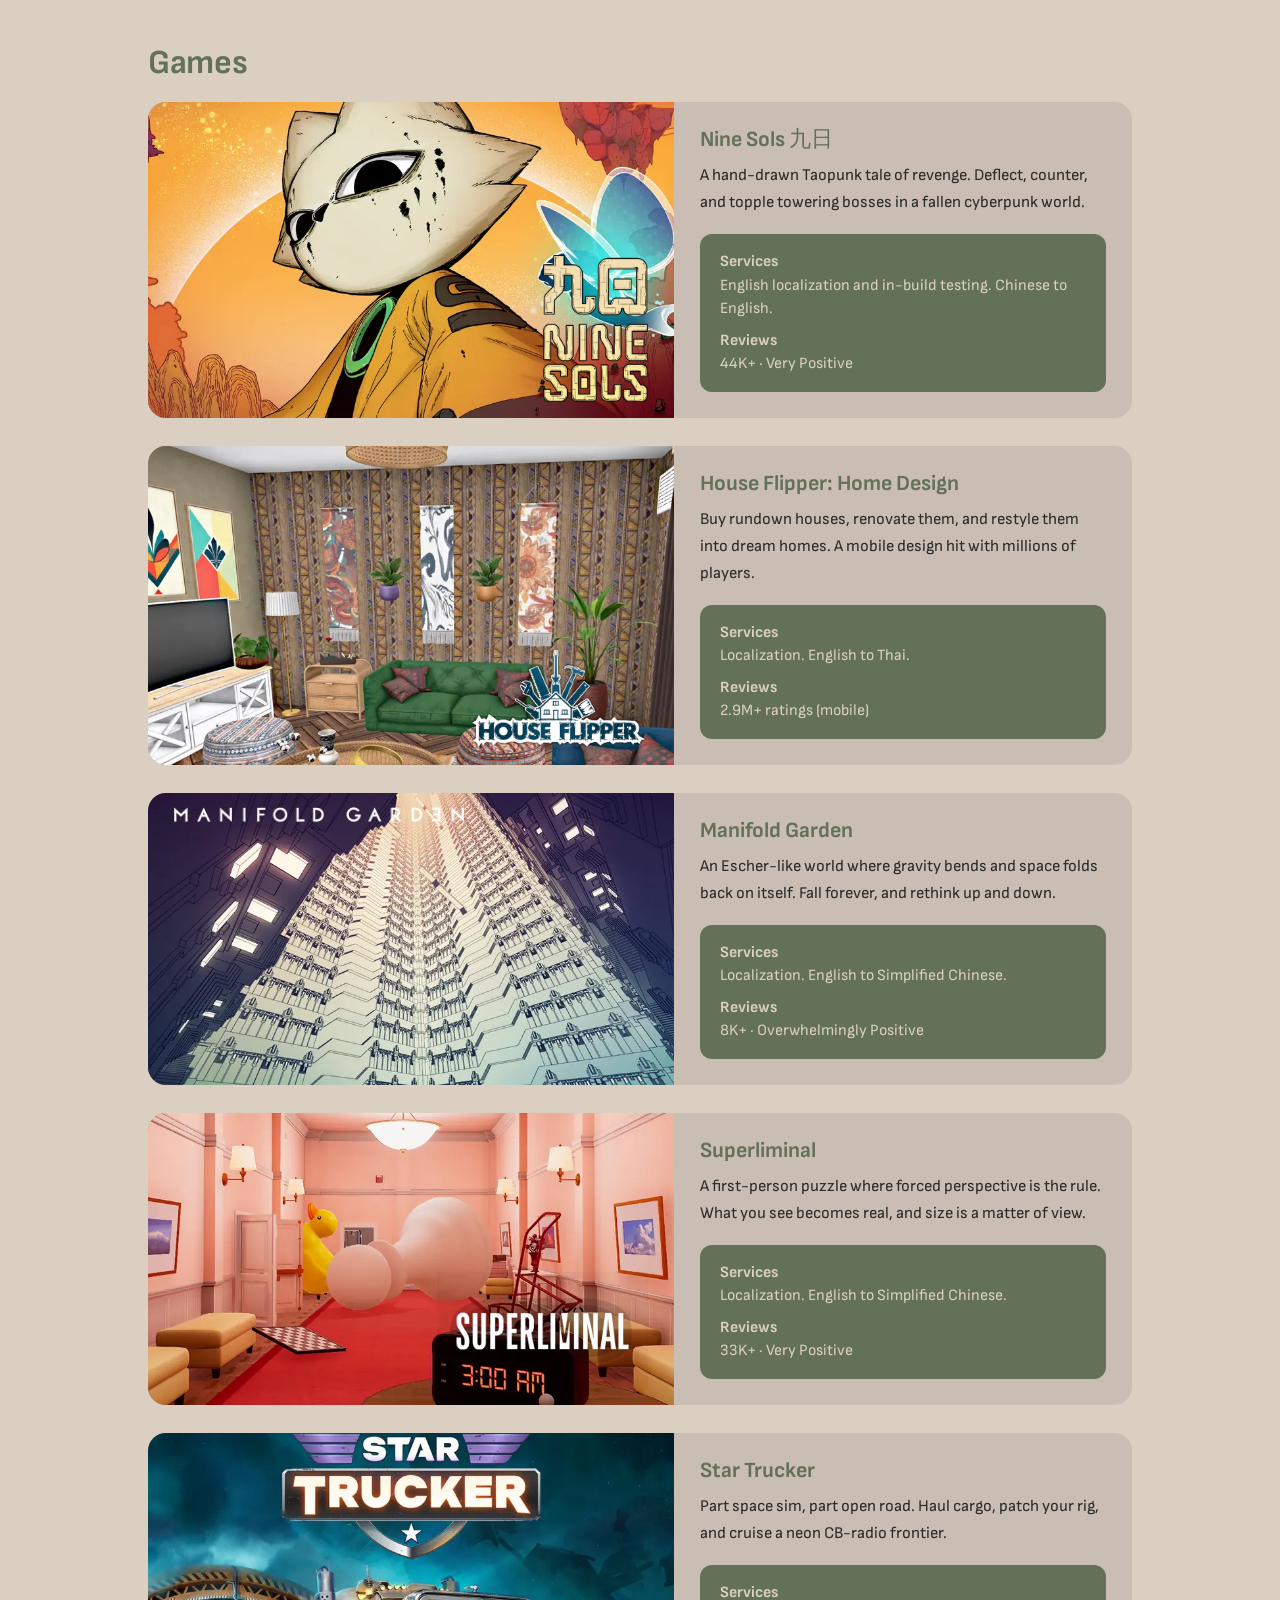
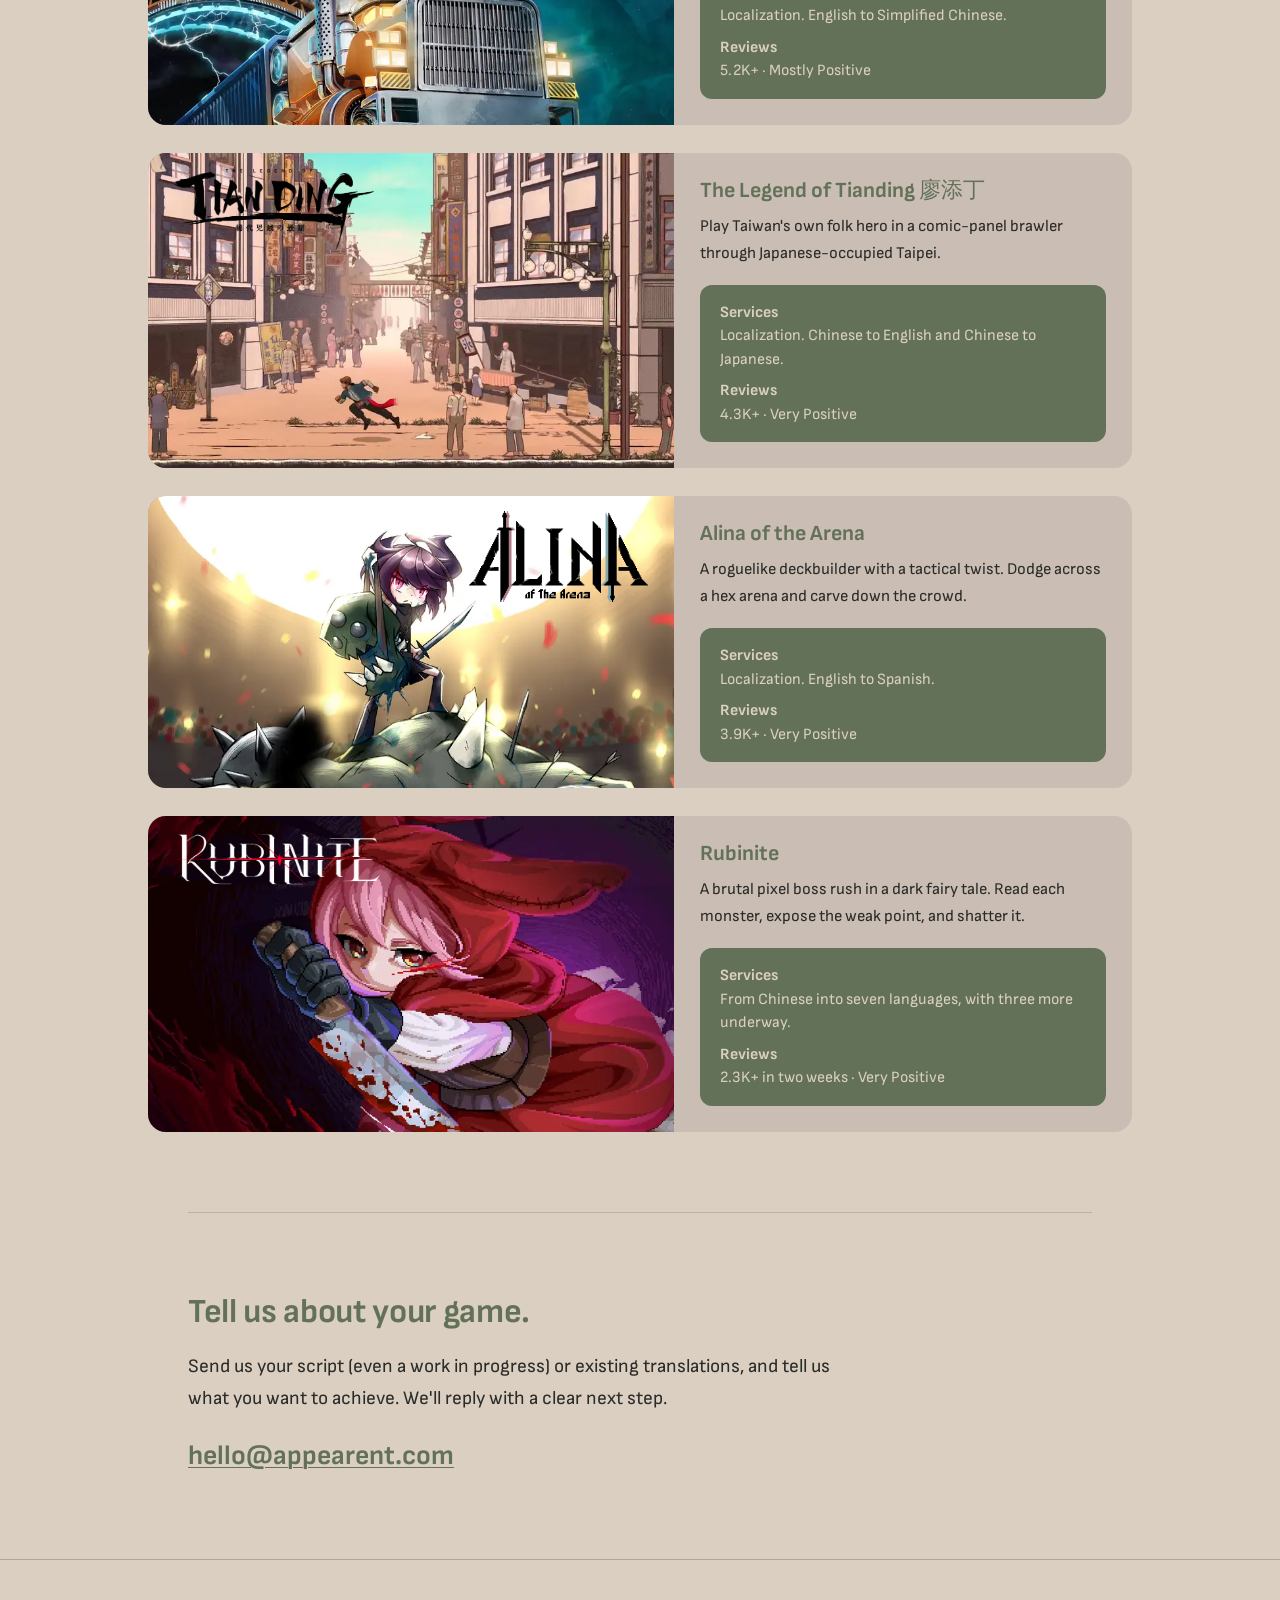
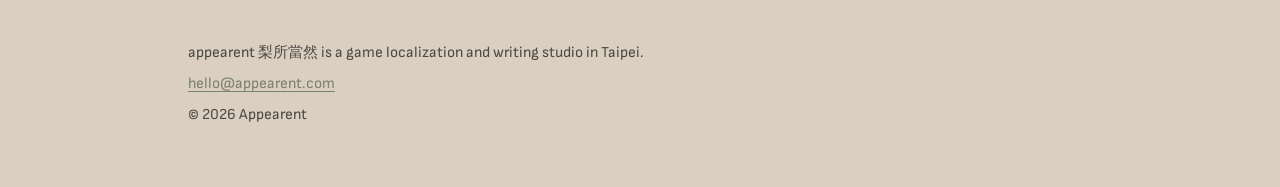
==== commit 68498145: "Add the Traditional Chinese page (placeholder text) and a language switcher Steps 2 to 4 for the fir" ====
--- a/index.html
+++ b/index.html
@@ -6,6 +6,9 @@
 <title>appearent: appear as intended.</title>
 <meta name="description" content="Appearent is a game localization studio in Taipei. Human translators in the languages your players speak, plus store pages, marketing copy, press releases and trailers.">
 <link rel="canonical" href="https://appearent.com/">
+<link rel="alternate" hreflang="en" href="https://appearent.com/">
+<link rel="alternate" hreflang="zh-Hant" href="https://appearent.com/zh-hant/">
+<link rel="alternate" hreflang="x-default" href="https://appearent.com/">
 <meta property="og:type" content="website">
 <meta property="og:url" content="https://appearent.com/">
 <meta property="og:title" content="appearent: appear as intended.">
@@ -27,11 +30,17 @@
       <img src="assets/seal-256.png" alt="Appearent seal" width="256" height="256">
       <div class="wordmark">appearent<span class="han">梨所當然</span></div>
     </div>
-    <nav aria-label="Sections">
-      <a href="#services">services</a>
-      <a href="#games">games</a>
-      <a href="#contact">contact</a>
-    </nav>
+    <div class="header-right">
+      <nav aria-label="Sections">
+        <a href="#services">services</a>
+        <a href="#games">games</a>
+        <a href="#contact">contact</a>
+      </nav>
+      <nav class="lang-switch" aria-label="Language">
+        <a href="./" lang="en" hreflang="en" aria-current="page">English</a>
+        <a href="zh-hant/" lang="zh-Hant" hreflang="zh-Hant">繁體中文</a>
+      </nav>
+    </div>
   </div>
 </header>
 
--- a/style.css
+++ b/style.css
@@ -42,6 +42,8 @@
   nav{display:flex;gap:18px;font-size:1rem;}
   nav a{text-decoration:none;}
   nav a:hover{text-decoration:underline;}
+  .header-right{display:flex;align-items:center;gap:12px 32px;flex-wrap:wrap;}
+  .lang-switch a[aria-current="page"]{font-weight:700;color:var(--ink);}
 
   /* hero */
   .hero{padding-top:44px;}
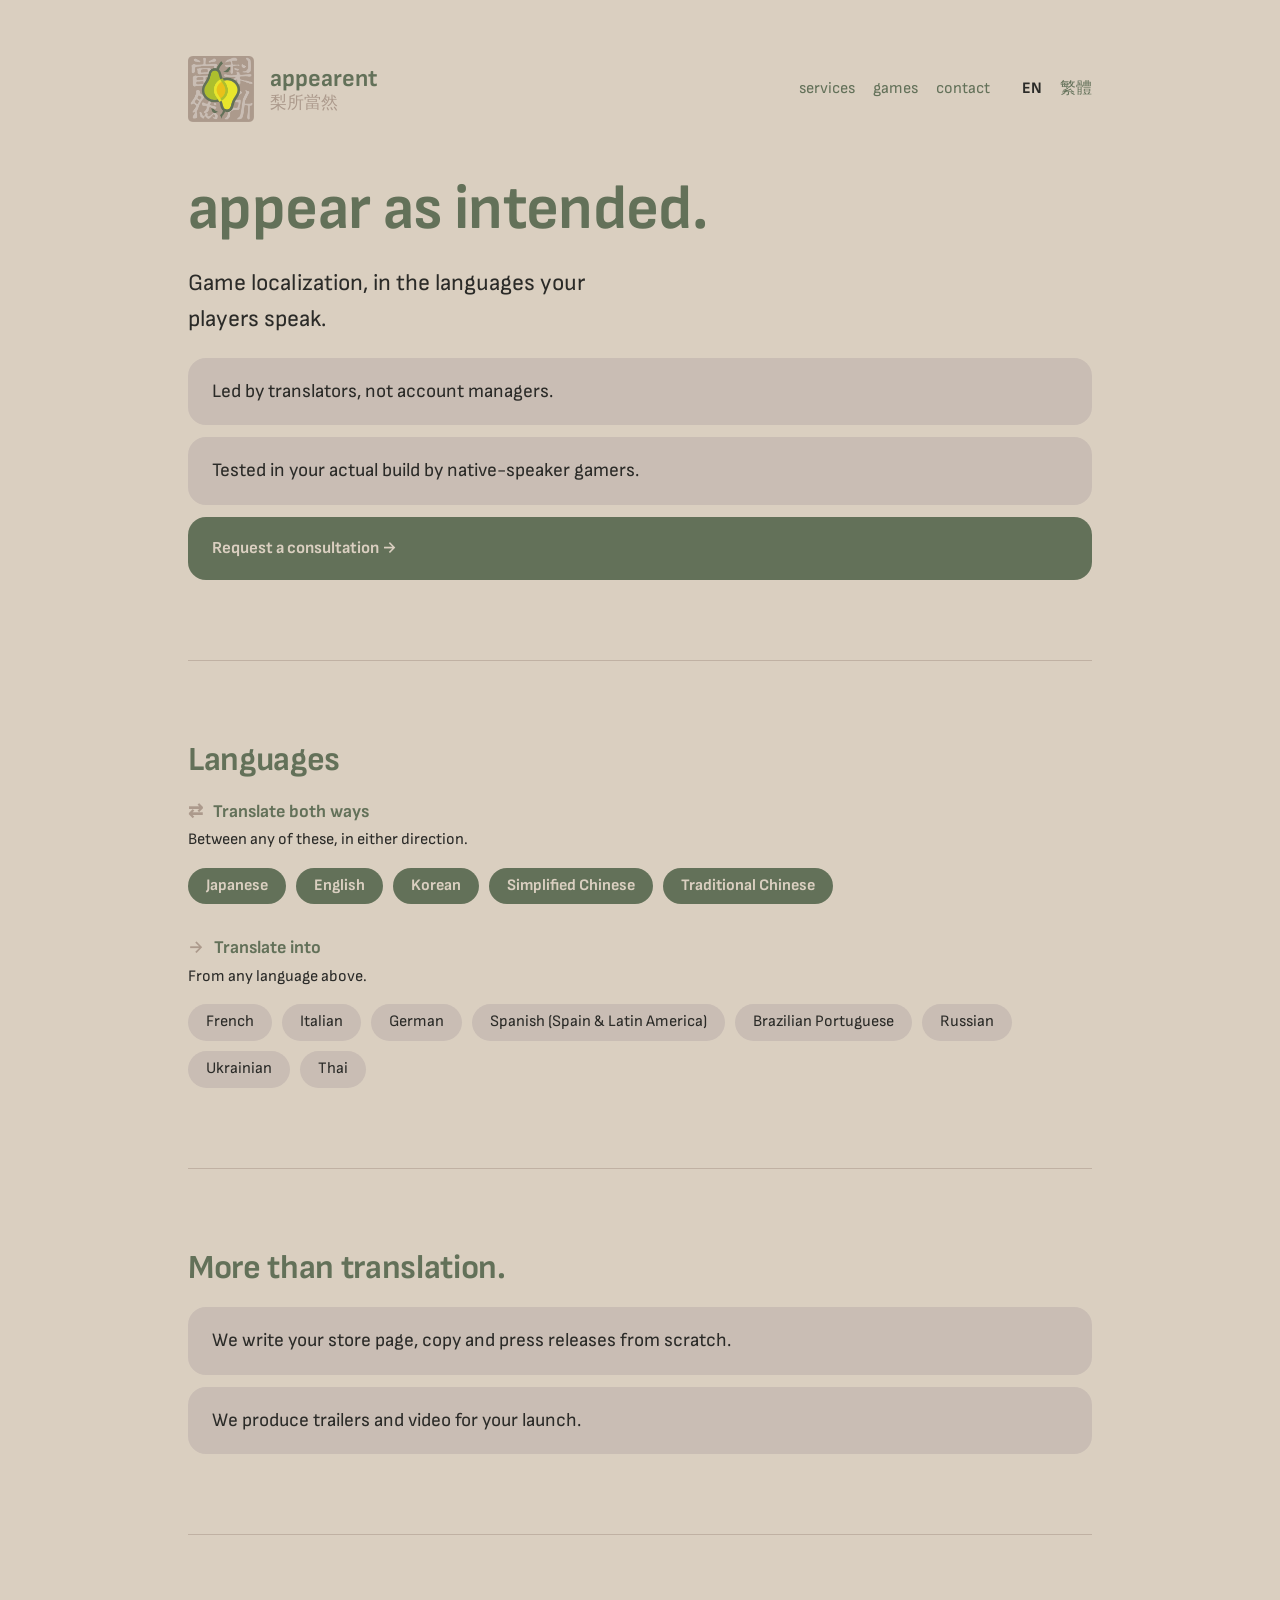
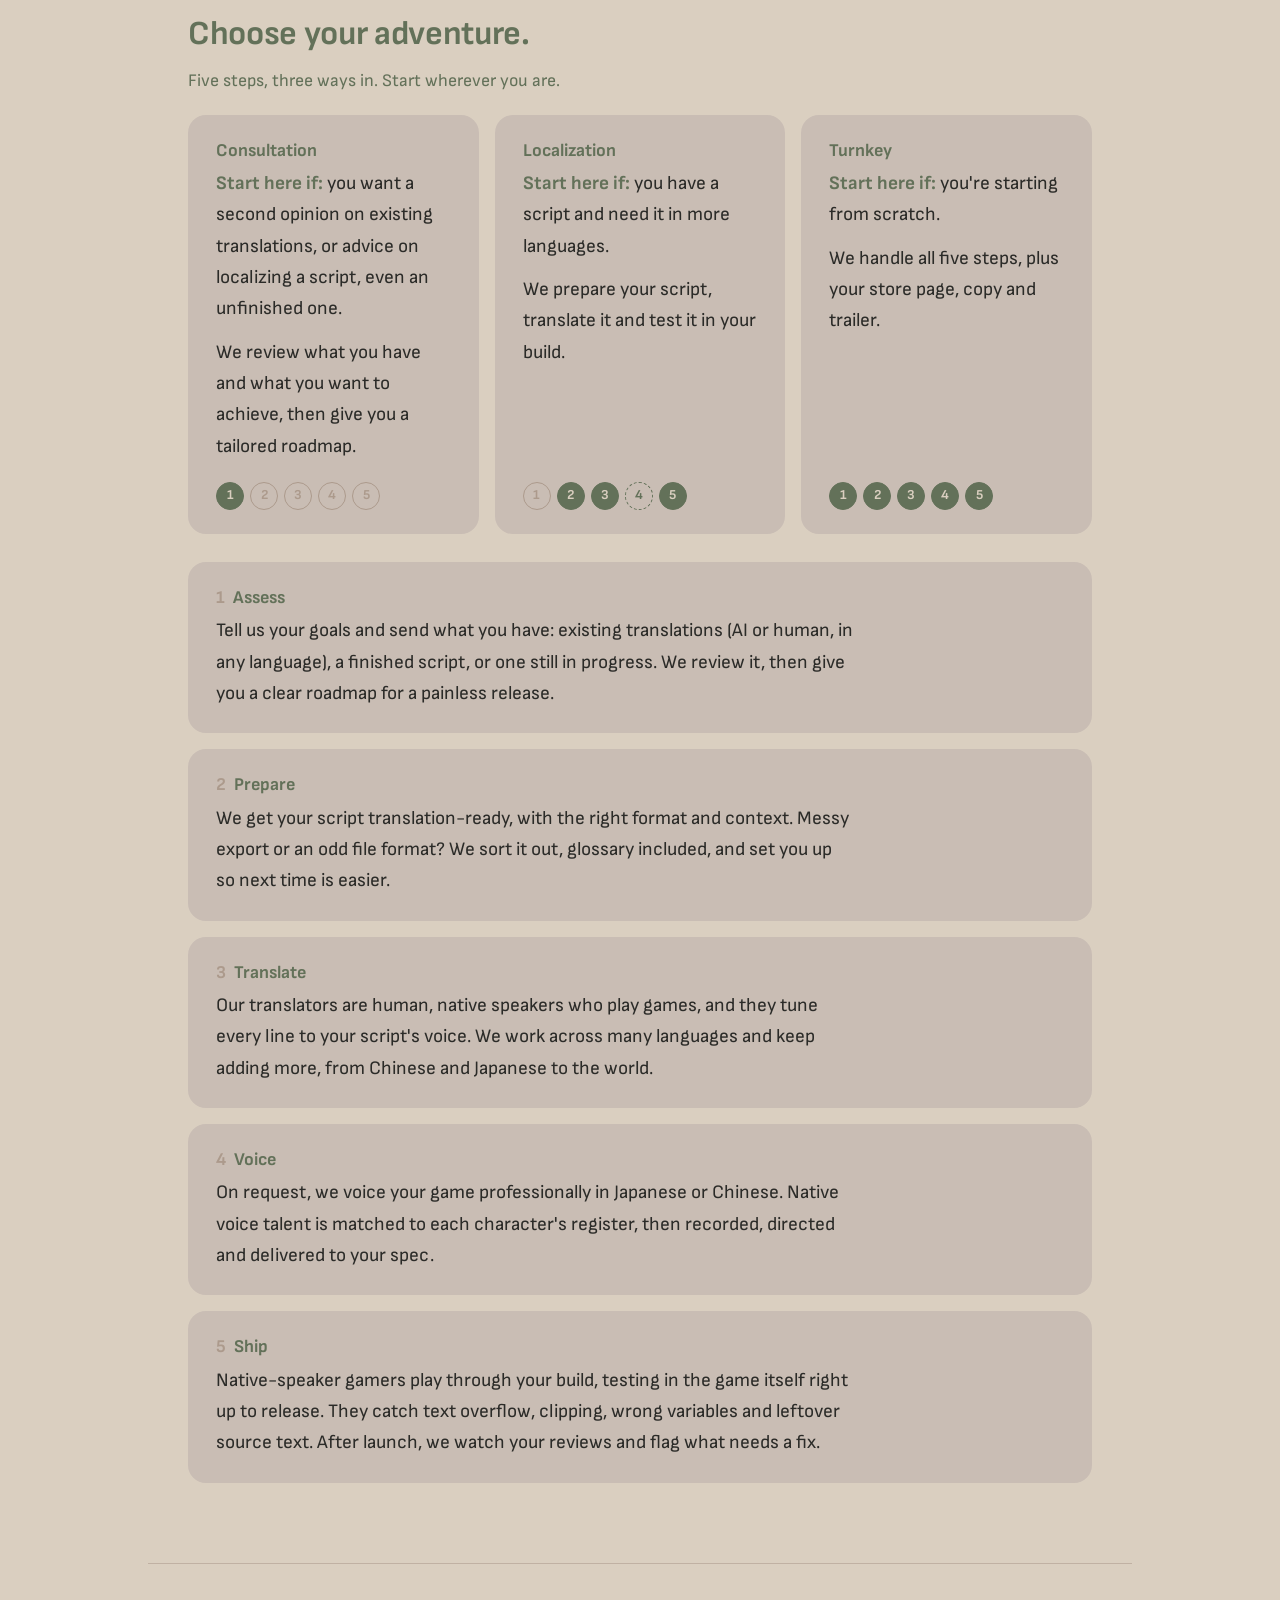
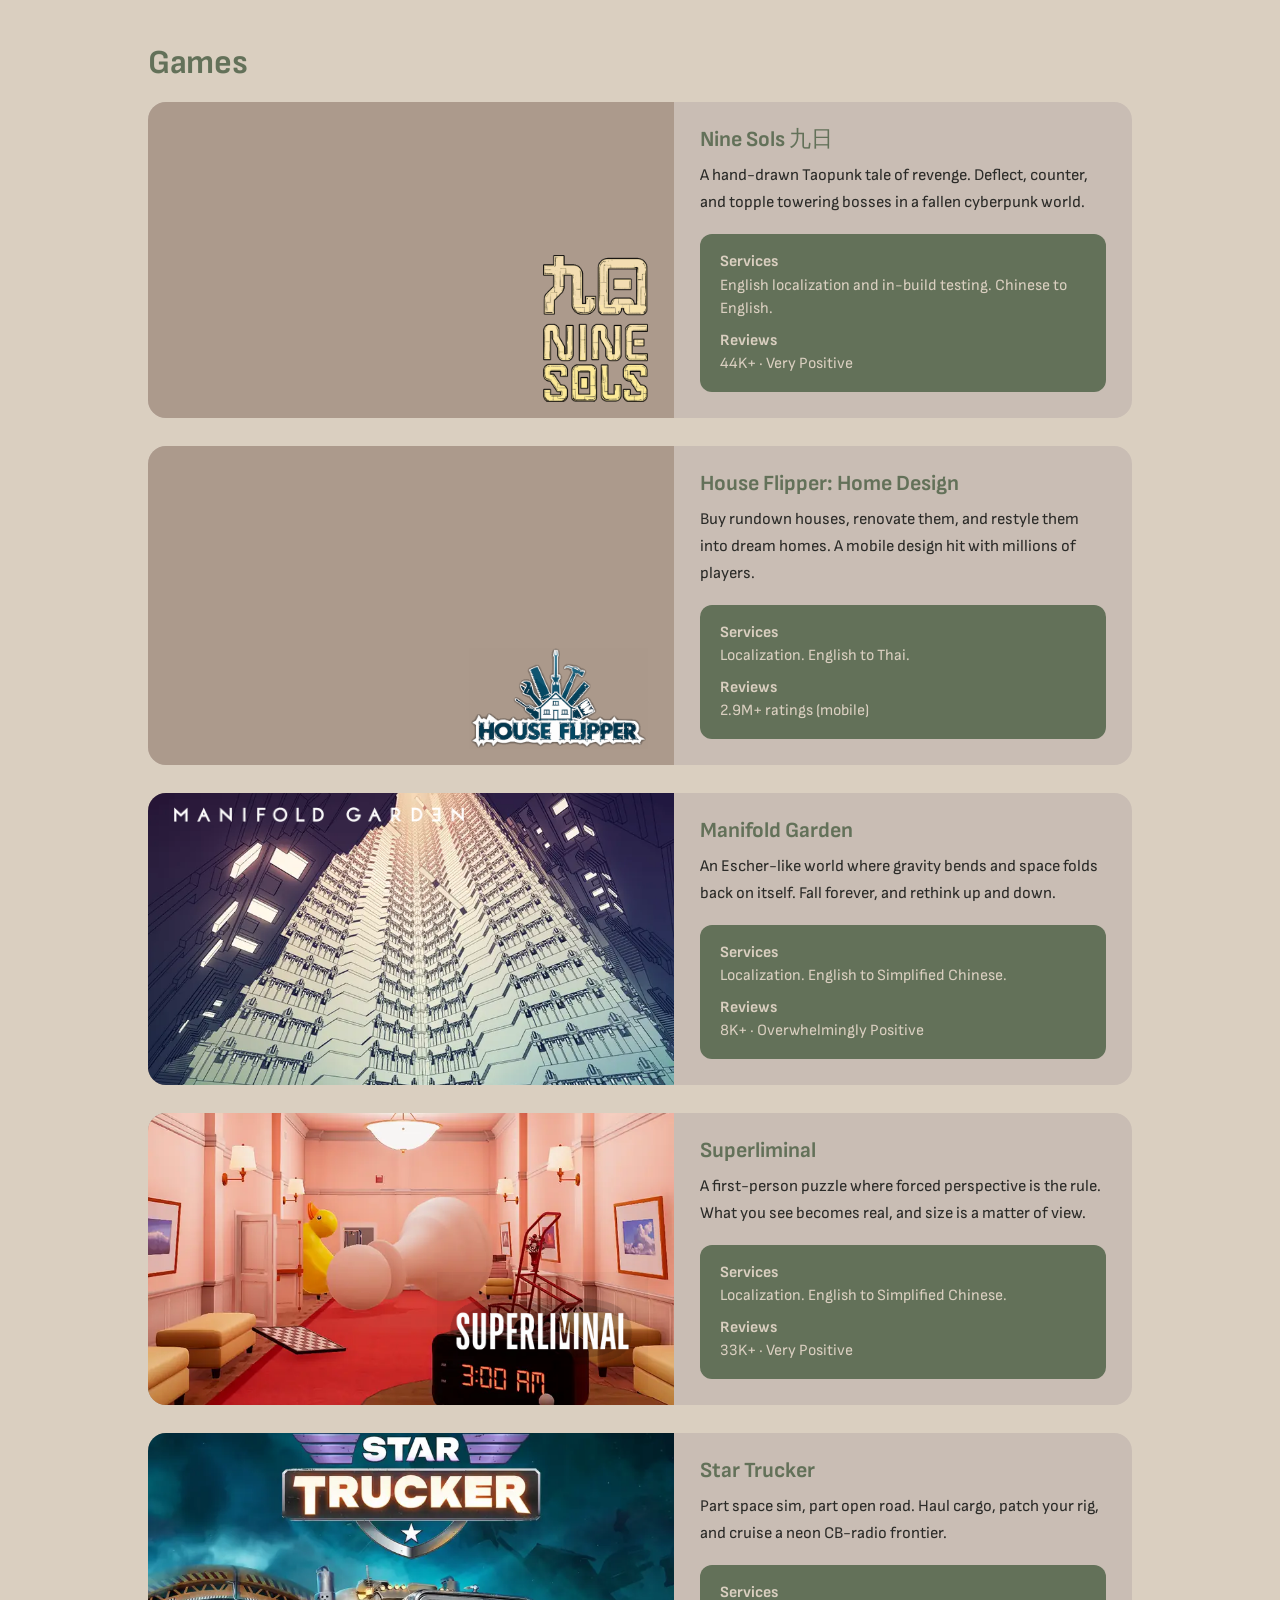
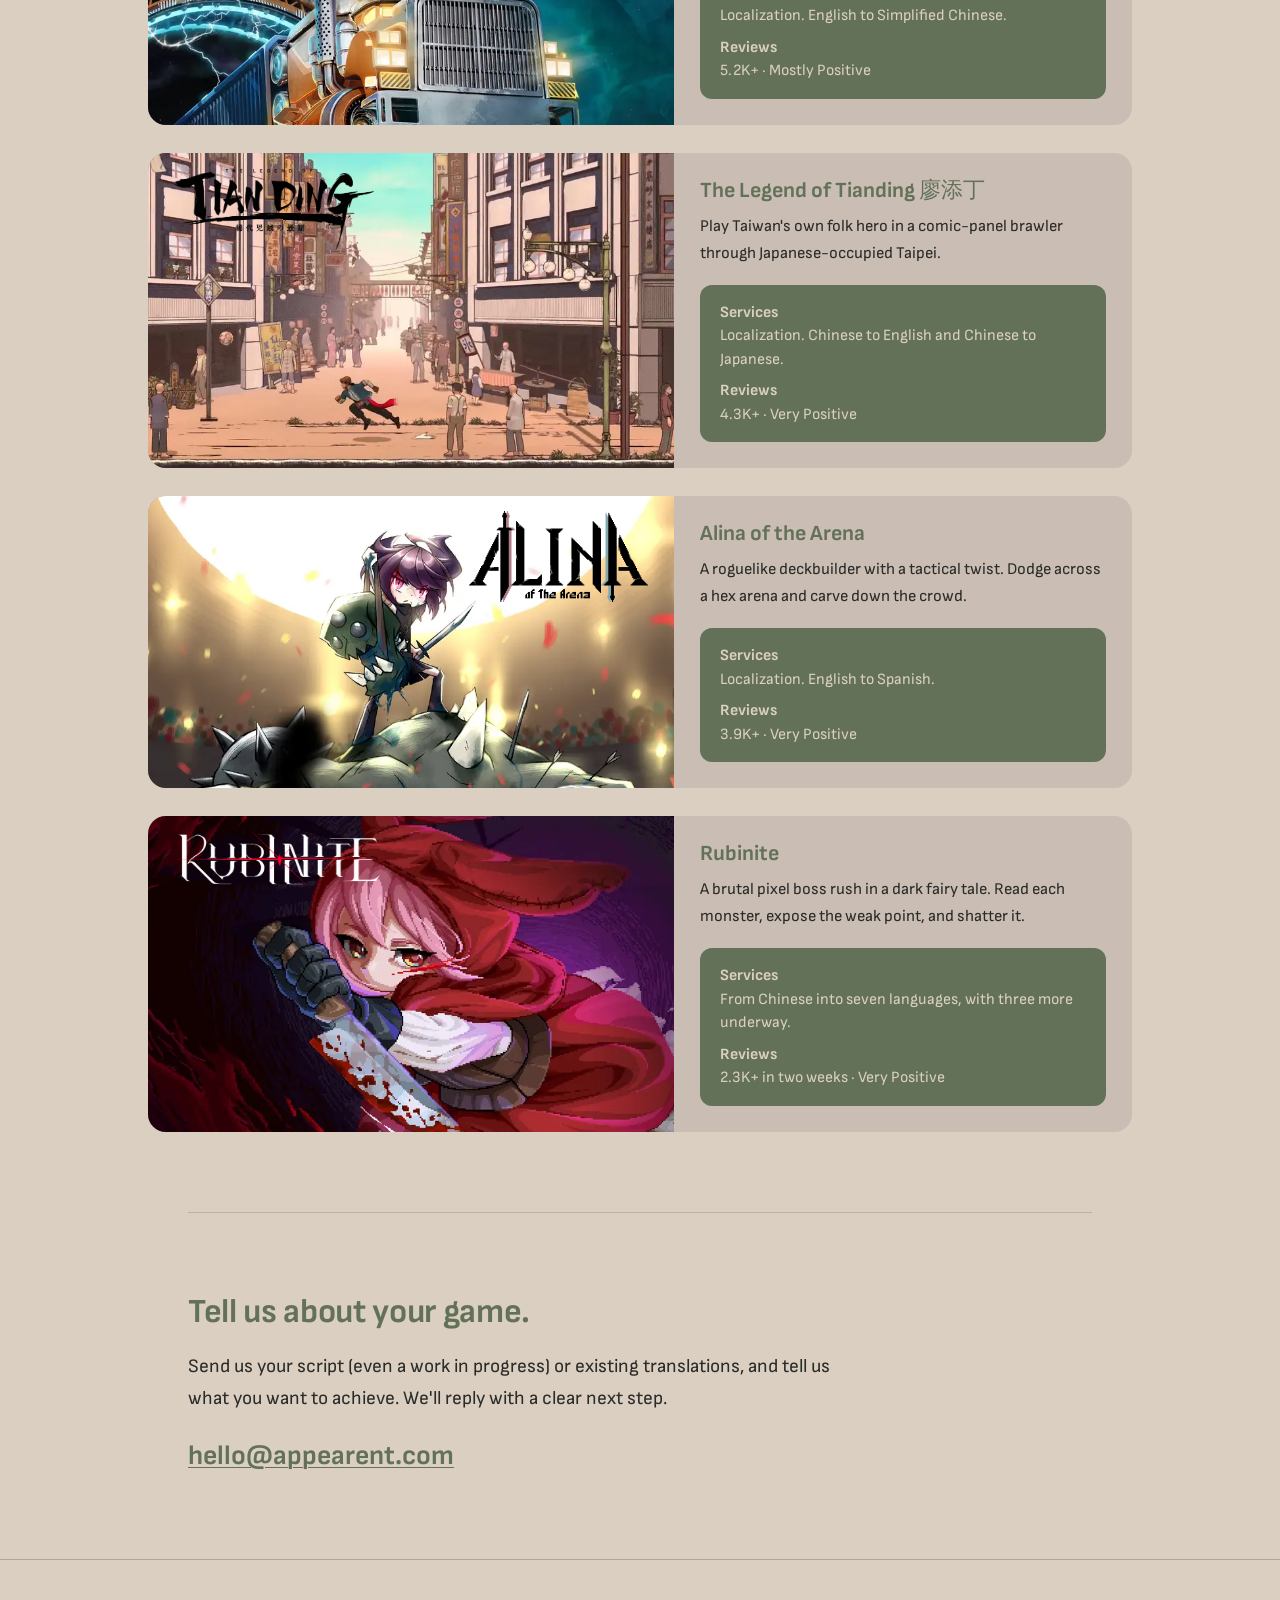
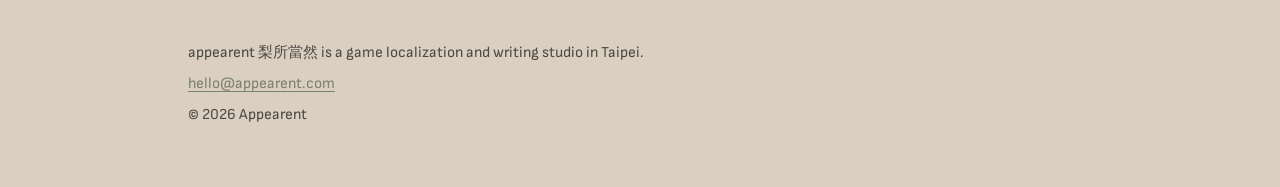
==== commit ff89f795: "Shorter language switcher labels: EN and 繁體 Four full names would make the header switcher long, so " ====
--- a/index.html
+++ b/index.html
@@ -37,8 +37,8 @@
         <a href="#contact">contact</a>
       </nav>
       <nav class="lang-switch" aria-label="Language">
-        <a href="./" lang="en" hreflang="en" aria-current="page">English</a>
-        <a href="zh-hant/" lang="zh-Hant" hreflang="zh-Hant">繁體中文</a>
+        <a href="./" lang="en" hreflang="en" aria-current="page" aria-label="English" title="English">EN</a>
+        <a href="zh-hant/" lang="zh-Hant" hreflang="zh-Hant" aria-label="繁體中文" title="繁體中文">繁體</a>
       </nav>
     </div>
   </div>
--- a/style.css
+++ b/style.css
@@ -93,6 +93,10 @@
   .chips li{background:var(--taupe);color:var(--ink);border-radius:999px;padding:8px 18px;font-size:1rem;line-height:1.3;}
   .chips.core li{background:var(--olive);color:var(--paper);font-weight:700;}
 
+  /* Chinese pages: no tight heading tracking, a little more line height */
+  :lang(zh-Hant) h1,:lang(zh-Hant) h2{letter-spacing:0;}
+  :lang(zh-Hant) body{line-height:1.75;}
+
   /* games */
   .games{display:grid;gap:28px;}
   .game{background:var(--taupe);border-radius:var(--radius);overflow:hidden;display:grid;}
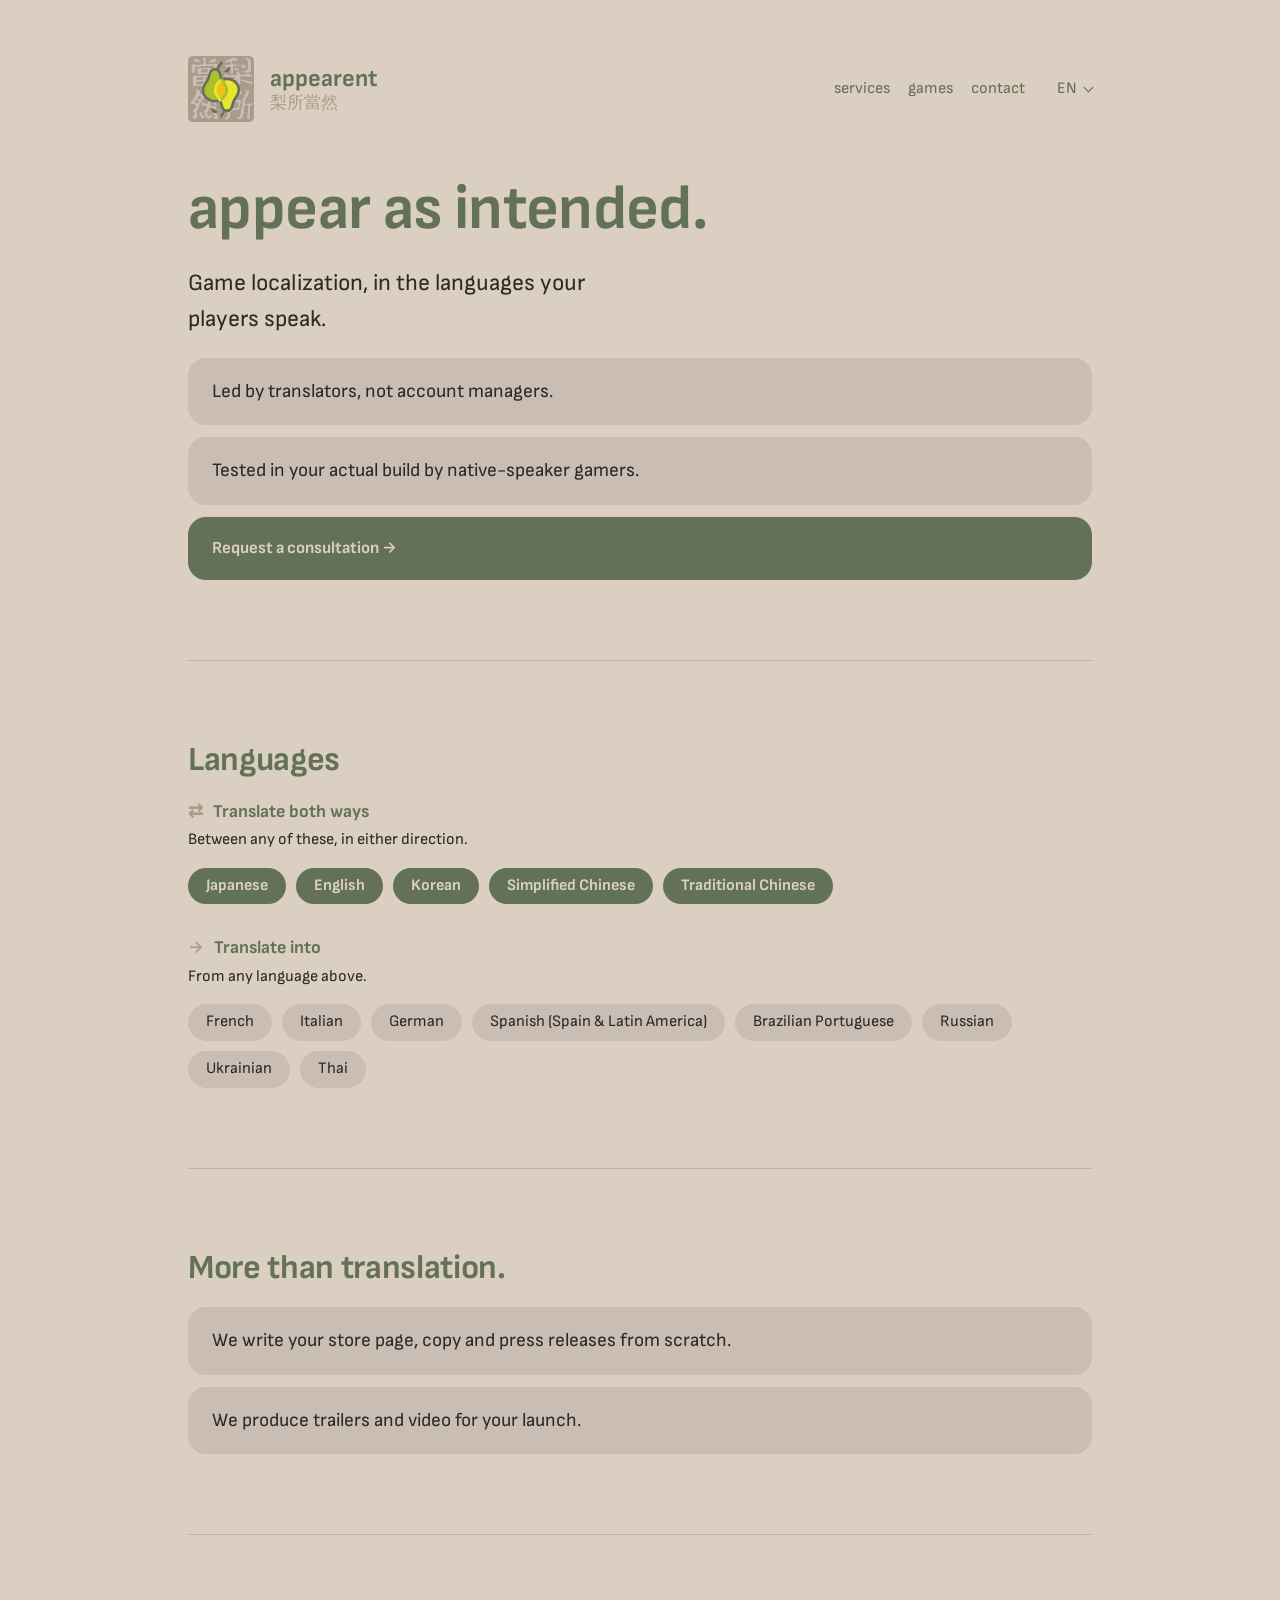
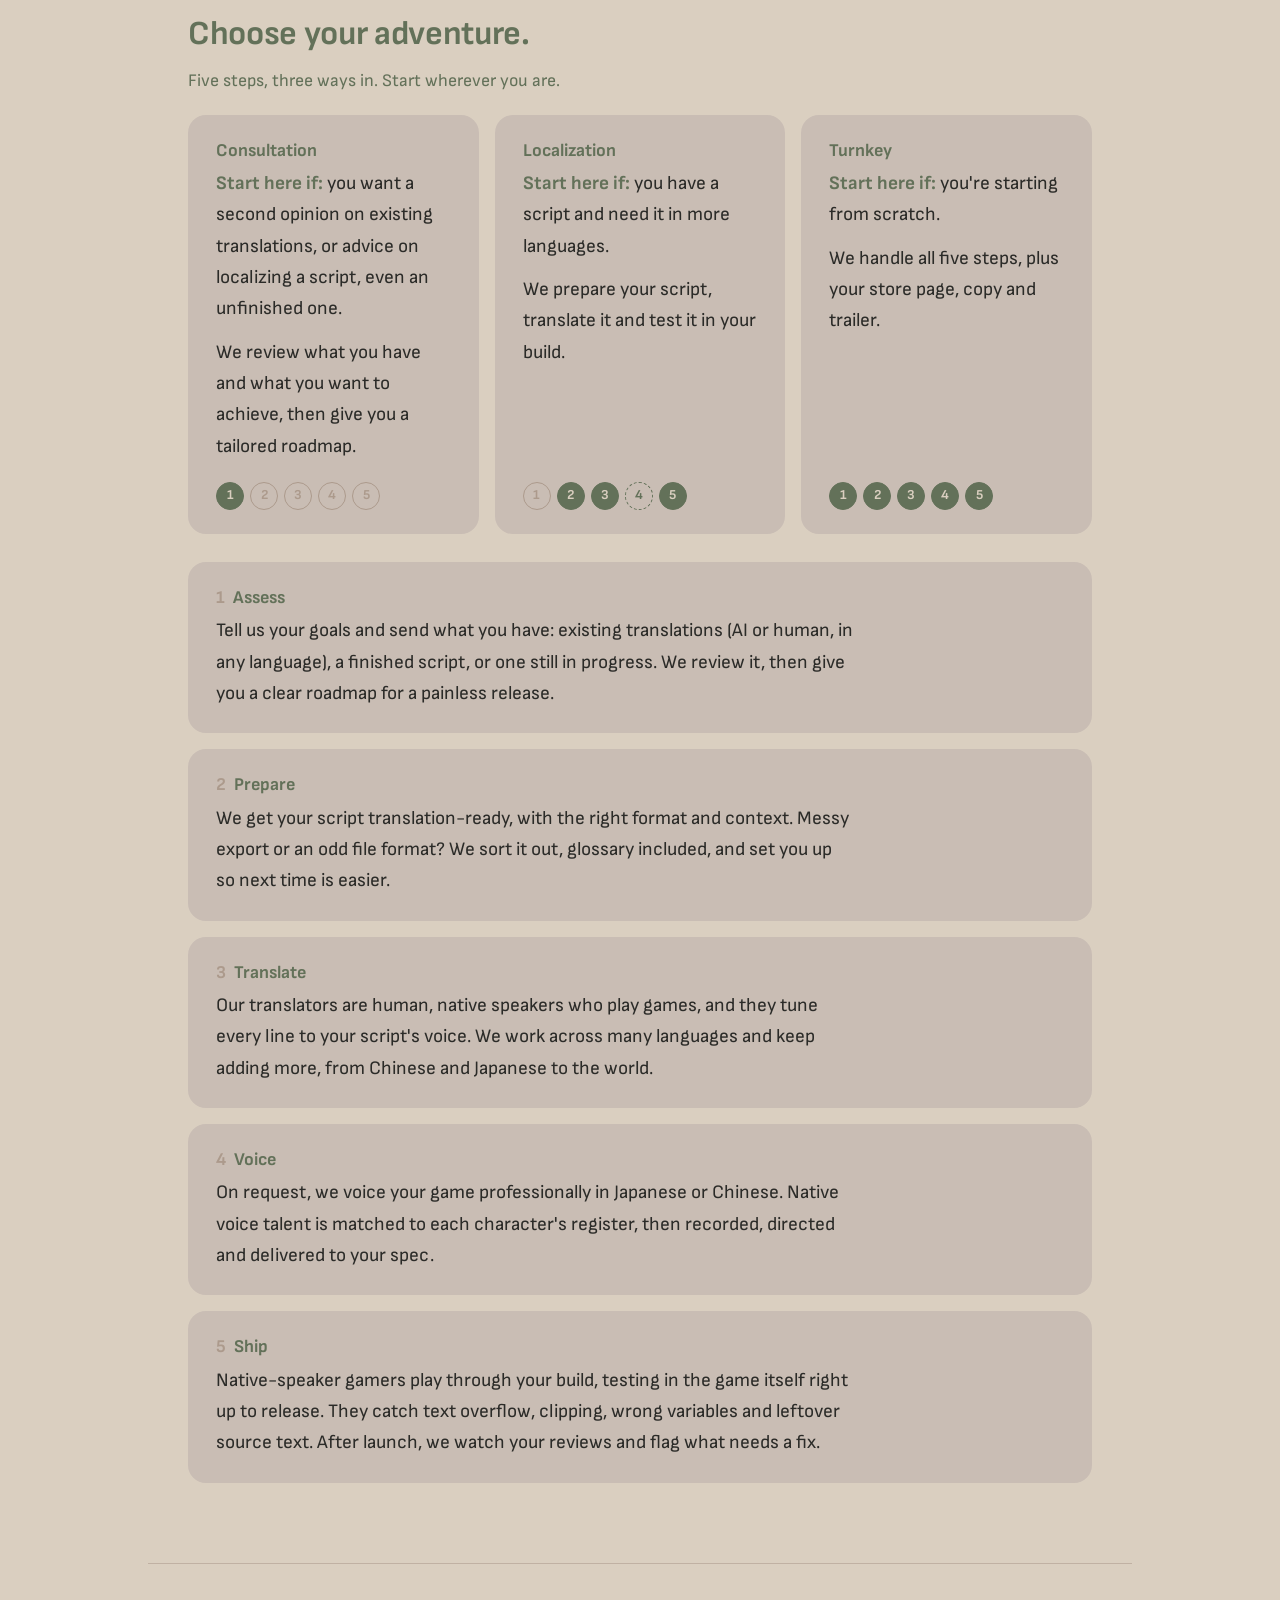
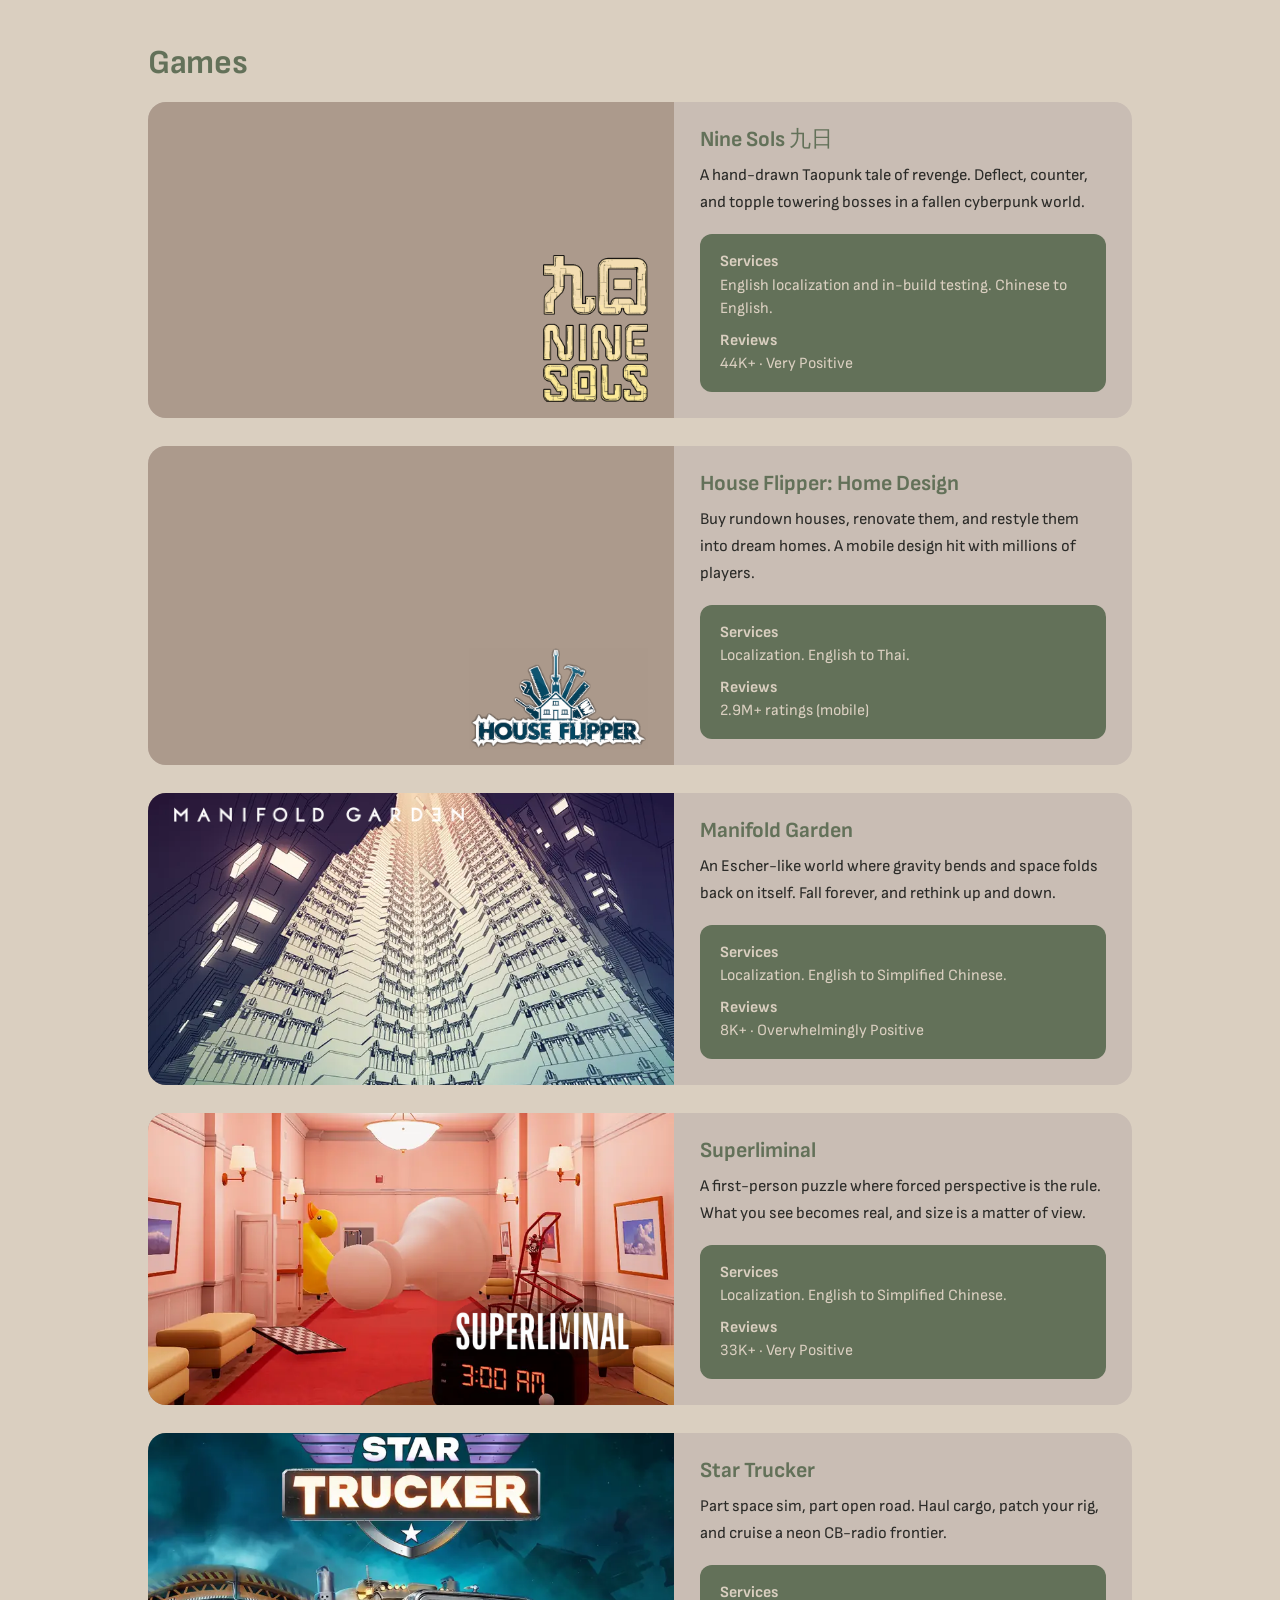
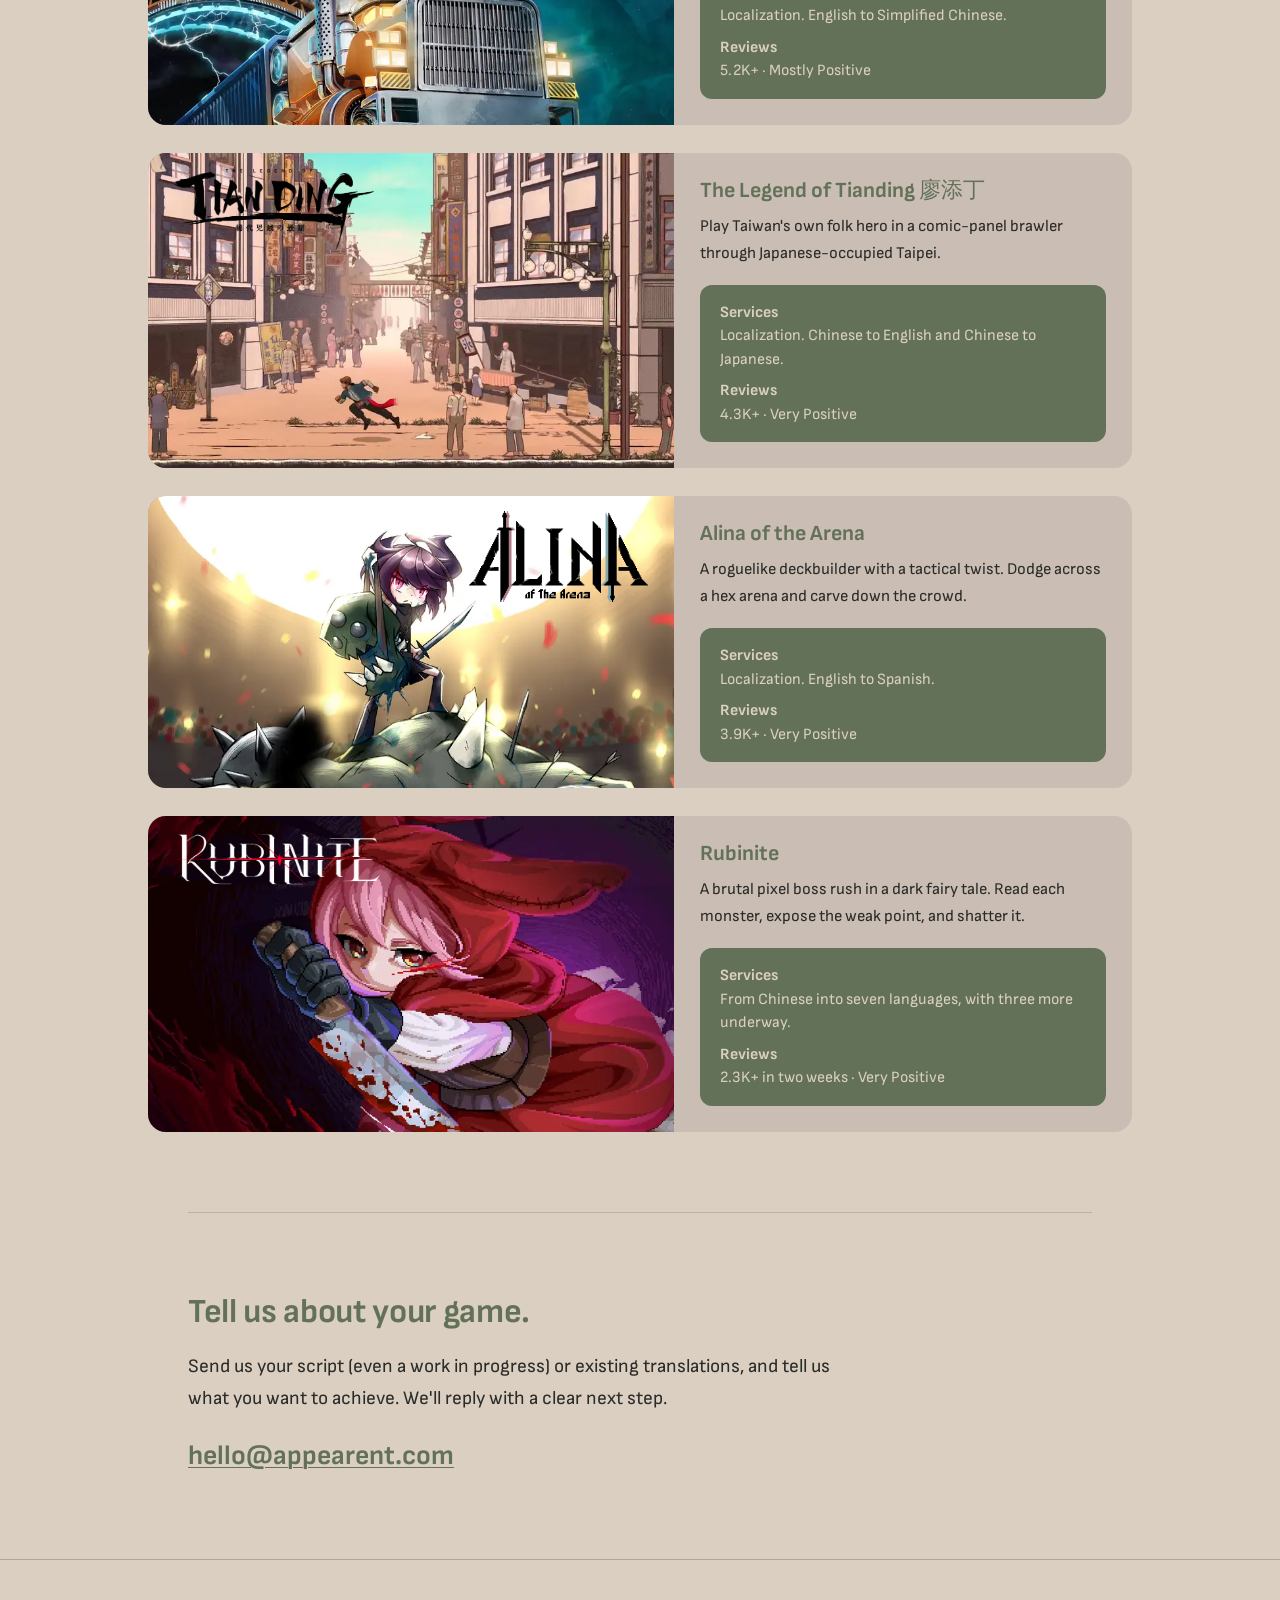
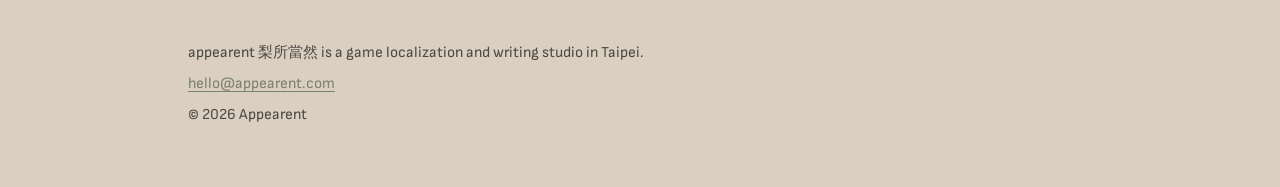
==== commit df2d422f: "Language switcher as a dropdown A native details/summary menu: the button shows the current language" ====
--- a/index.html
+++ b/index.html
@@ -21,6 +21,7 @@
 <link rel="preconnect" href="https://fonts.gstatic.com" crossorigin>
 <link href="https://fonts.googleapis.com/css2?family=Sofia+Sans:wght@400;700&family=IBM+Plex+Sans+TC:wght@400;700&display=swap" rel="stylesheet">
 <link rel="stylesheet" href="style.css">
+<script src="site.js" defer></script>
 </head>
 <body>
 
@@ -37,8 +38,13 @@
         <a href="#contact">contact</a>
       </nav>
       <nav class="lang-switch" aria-label="Language">
-        <a href="./" lang="en" hreflang="en" aria-current="page" aria-label="English" title="English">EN</a>
-        <a href="zh-hant/" lang="zh-Hant" hreflang="zh-Hant" aria-label="繁體中文" title="繁體中文">繁體</a>
+        <details>
+          <summary><span class="sr">Language: </span>EN</summary>
+          <ul>
+            <li><a href="./" lang="en" hreflang="en" aria-current="page">English</a></li>
+            <li><a href="zh-hant/" lang="zh-Hant" hreflang="zh-Hant">繁體中文</a></li>
+          </ul>
+        </details>
       </nav>
     </div>
   </div>
--- a/style.css
+++ b/style.css
@@ -43,7 +43,28 @@
   nav a{text-decoration:none;}
   nav a:hover{text-decoration:underline;}
   .header-right{display:flex;align-items:center;gap:12px 32px;flex-wrap:wrap;}
+  .lang-switch{position:relative;}
+  .lang-switch summary{
+    list-style:none;cursor:pointer;display:flex;align-items:center;gap:8px;
+    color:var(--olive);padding:4px 0;
+  }
+  .lang-switch summary::-webkit-details-marker{display:none;}
+  .lang-switch summary::after{
+    content:"";width:6px;height:6px;margin-top:-3px;
+    border-right:1.5px solid currentColor;border-bottom:1.5px solid currentColor;
+    transform:rotate(45deg);
+  }
+  .lang-switch details[open] summary::after{margin-top:3px;transform:rotate(-135deg);}
+  .lang-switch ul{
+    position:absolute;right:0;top:calc(100% + 8px);z-index:20;
+    margin:0;padding:6px;list-style:none;min-width:9rem;
+    background:var(--taupe);border-radius:12px;box-shadow:0 6px 18px rgba(43,43,40,.15);
+  }
+  .lang-switch ul a{display:block;padding:8px 14px;border-radius:8px;white-space:nowrap;}
+  .lang-switch ul a:hover{background:var(--paper);text-decoration:none;}
   .lang-switch a[aria-current="page"]{font-weight:700;color:var(--ink);}
+  .lang-switch summary:focus-visible,.lang-switch ul a:focus-visible{outline:3px solid var(--ink);outline-offset:2px;}
+  @media (max-width:719px){.header-right{width:100%;justify-content:space-between;}}
 
   /* hero */
   .hero{padding-top:44px;}
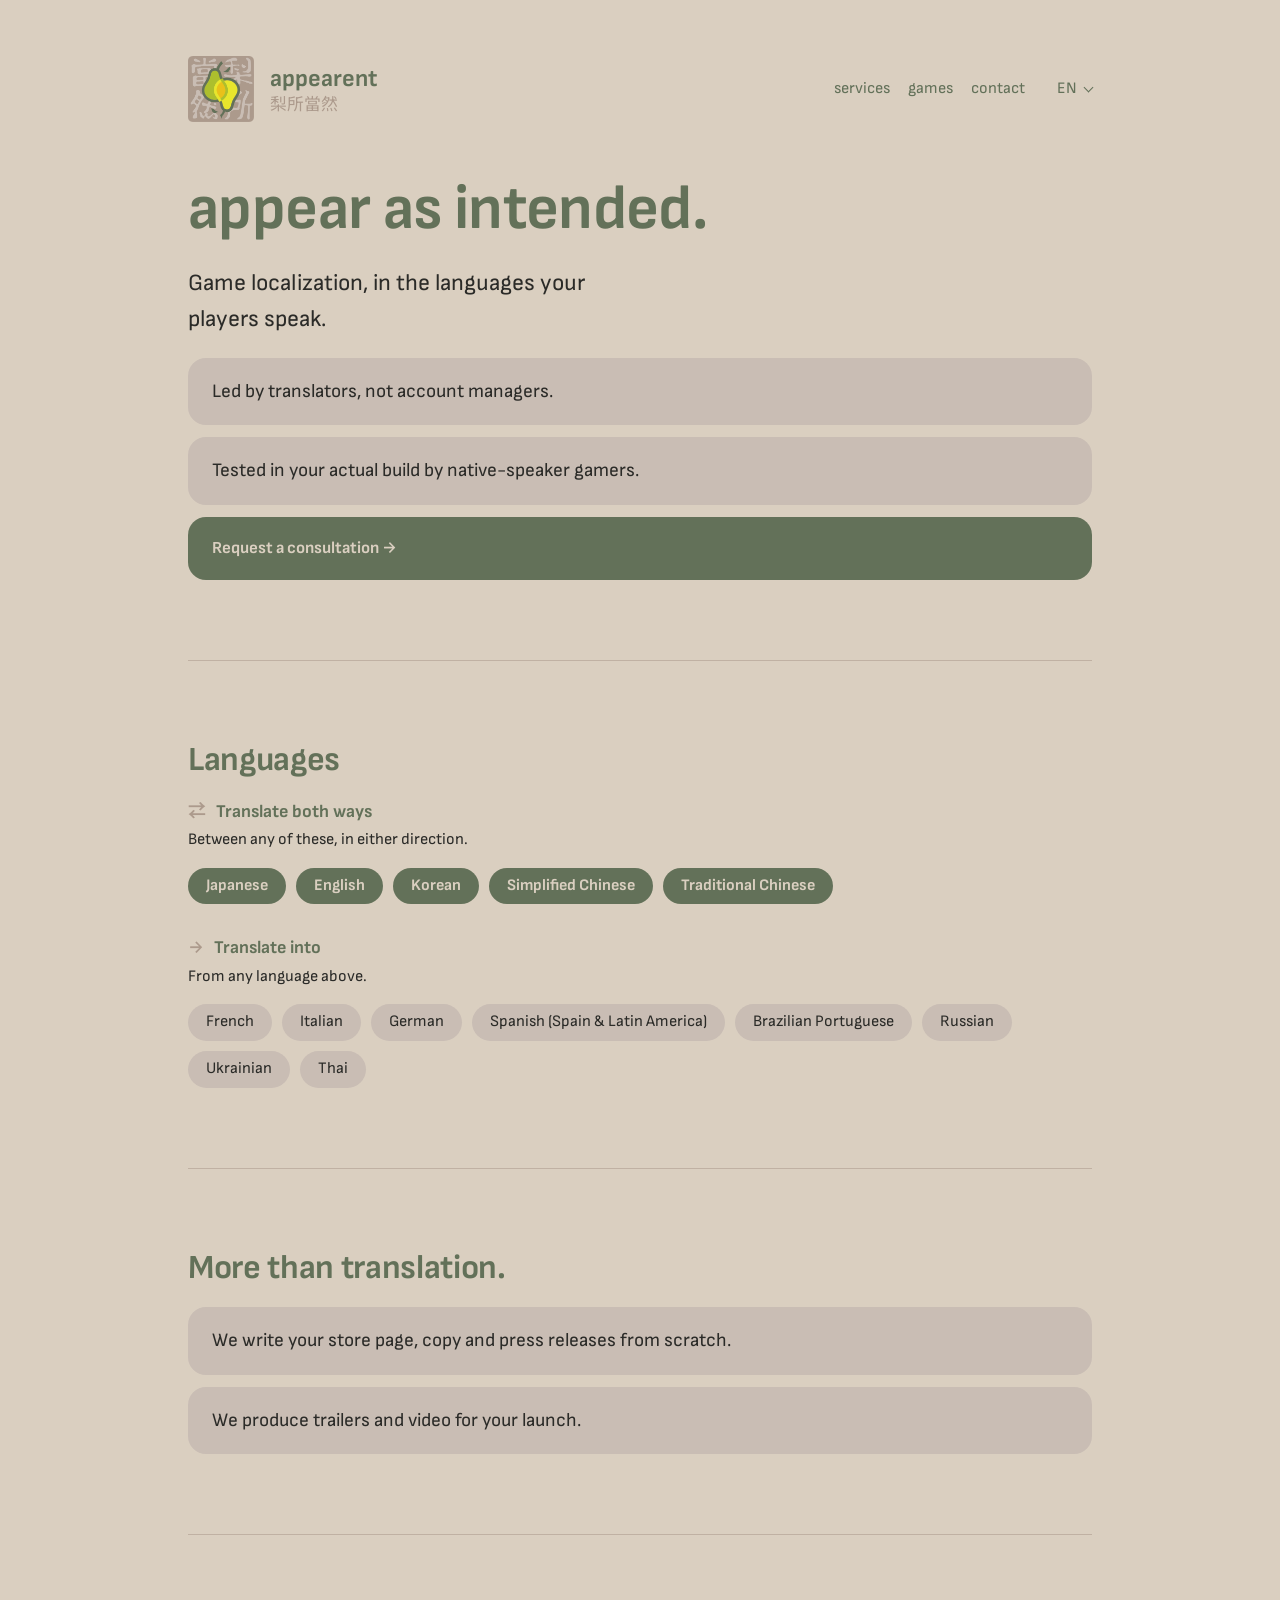
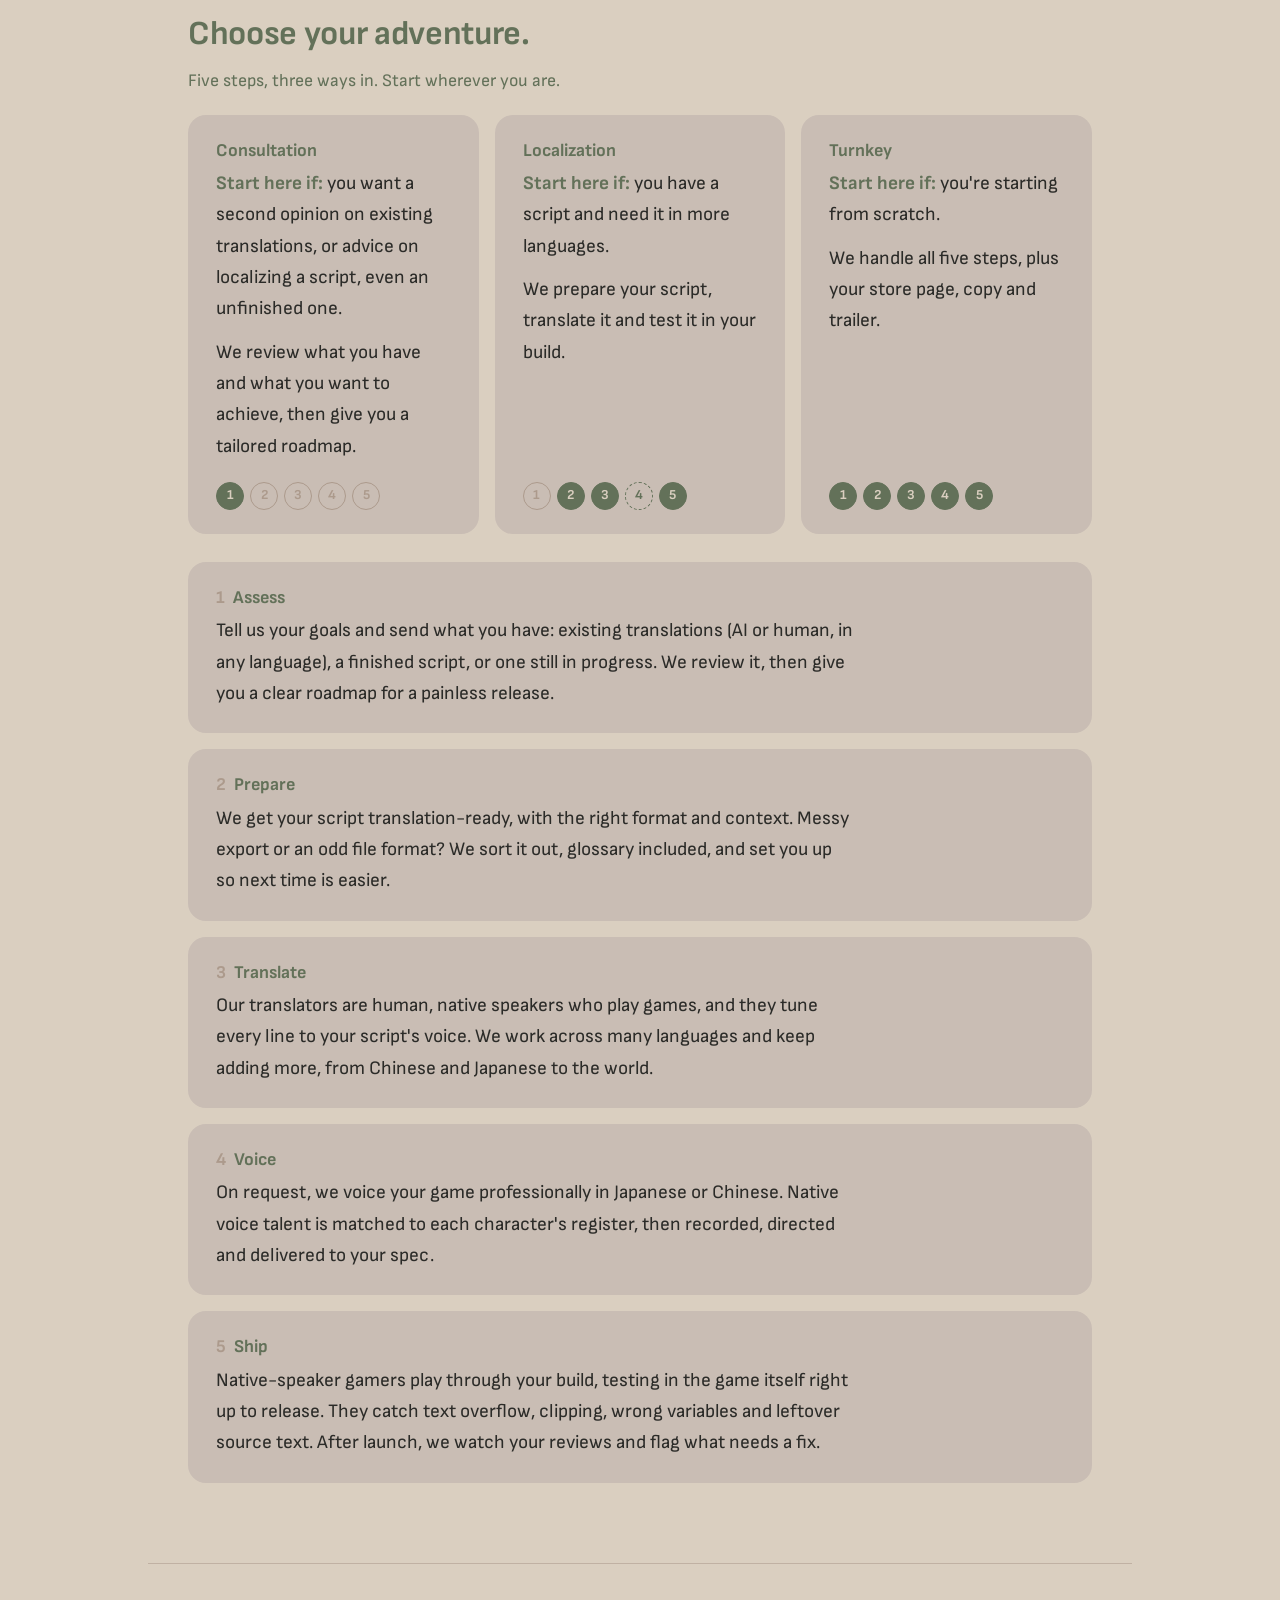
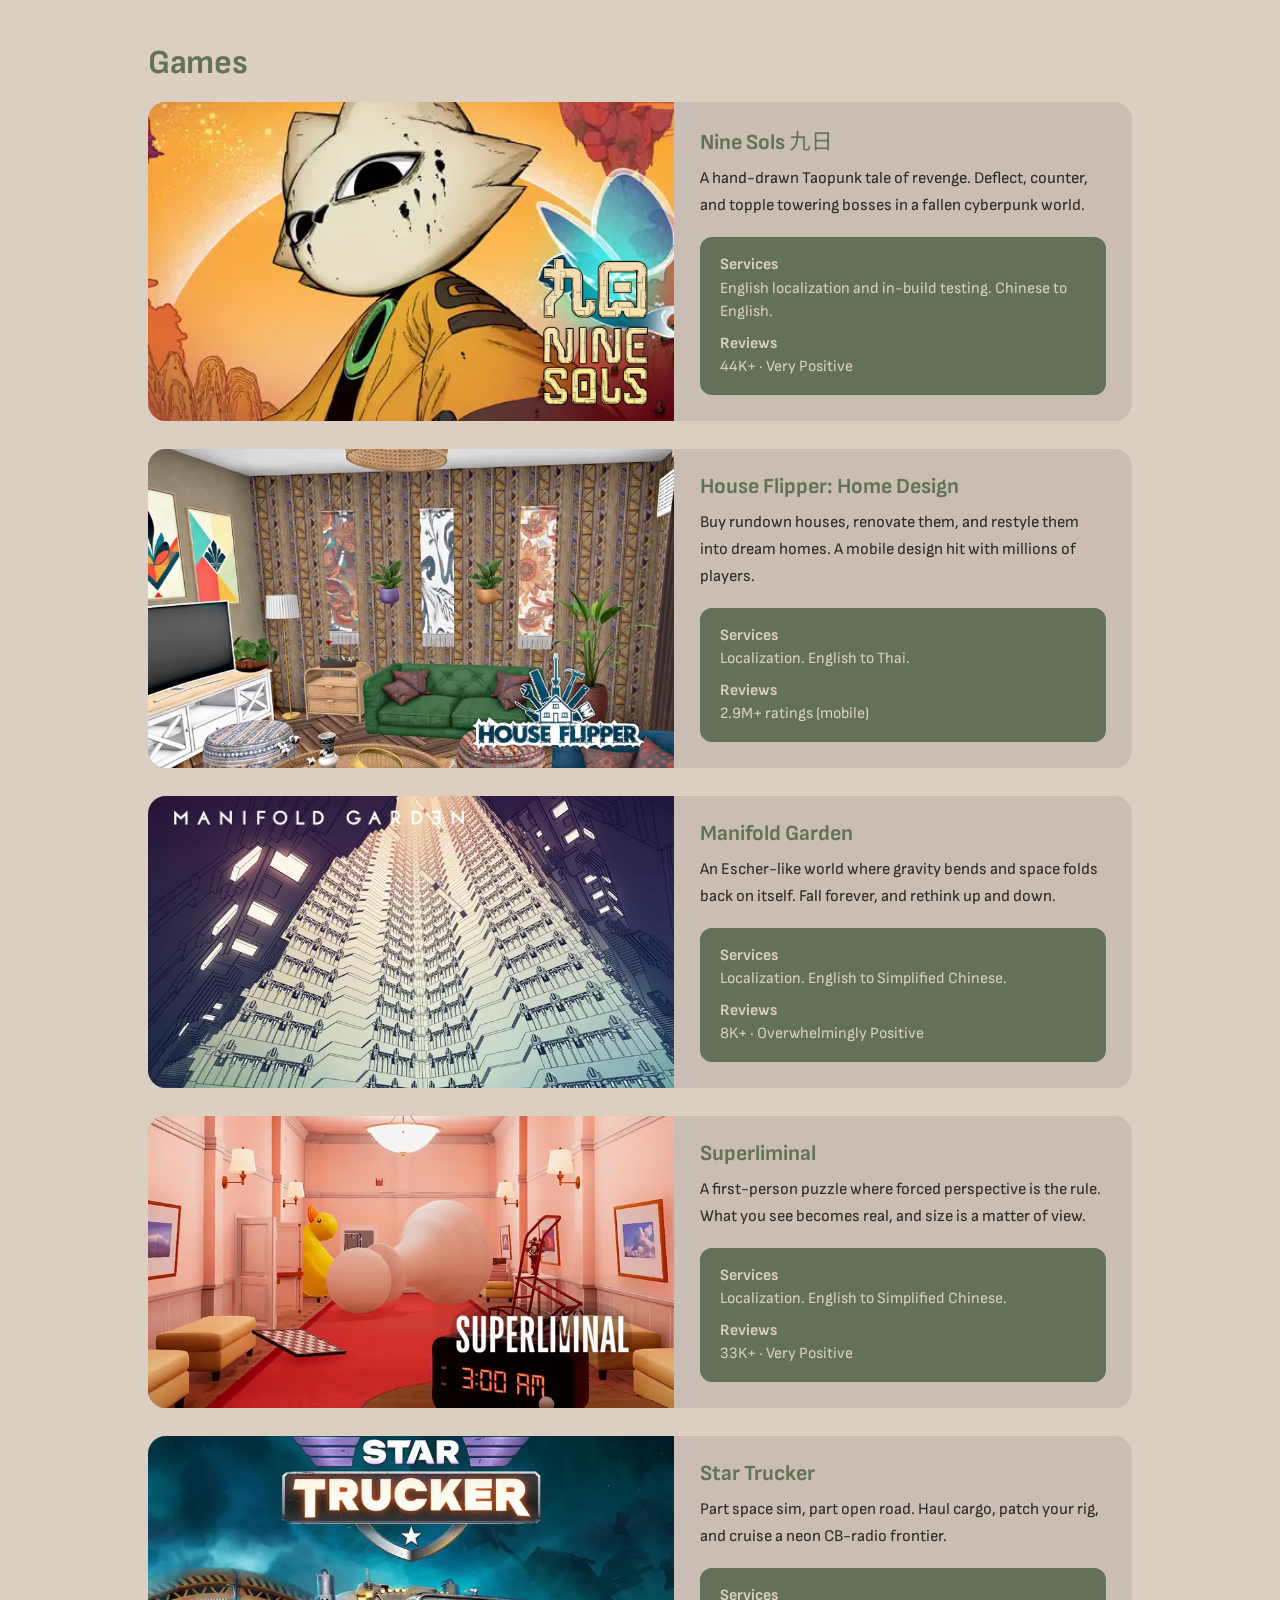
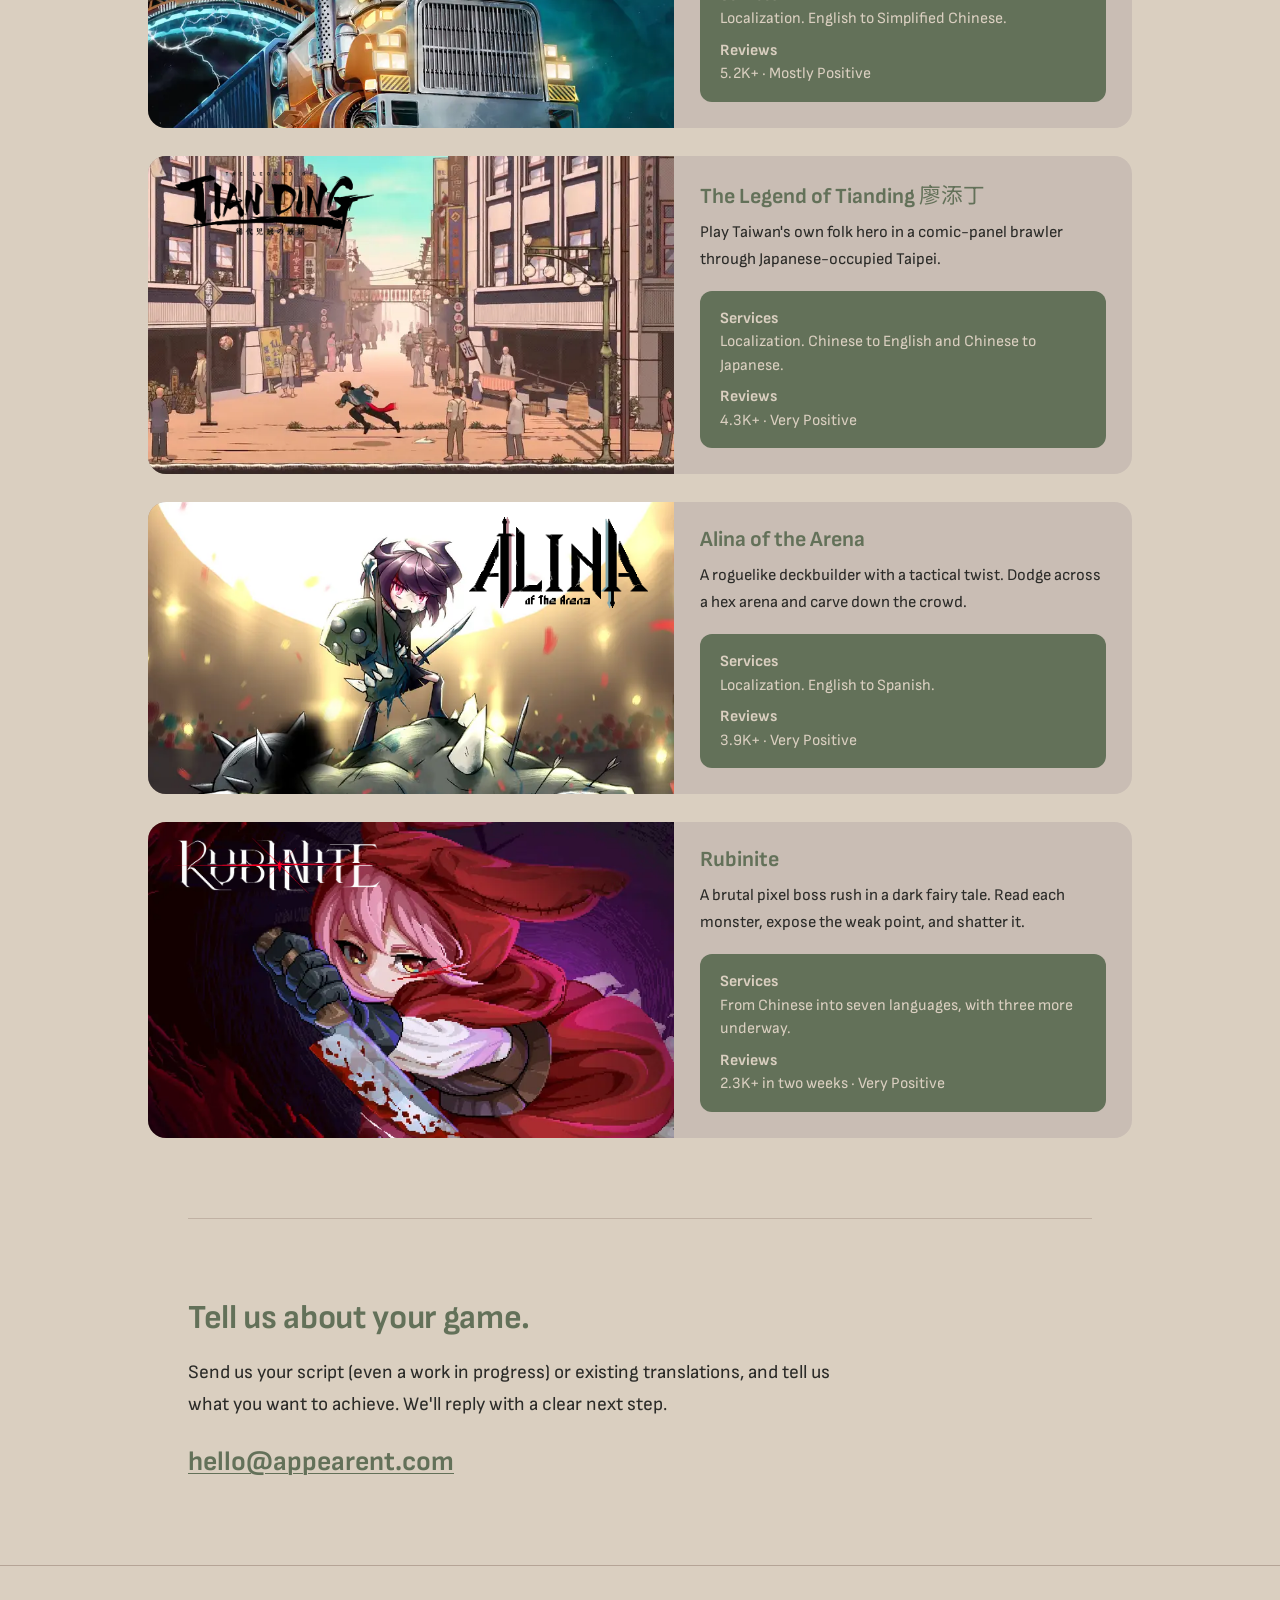
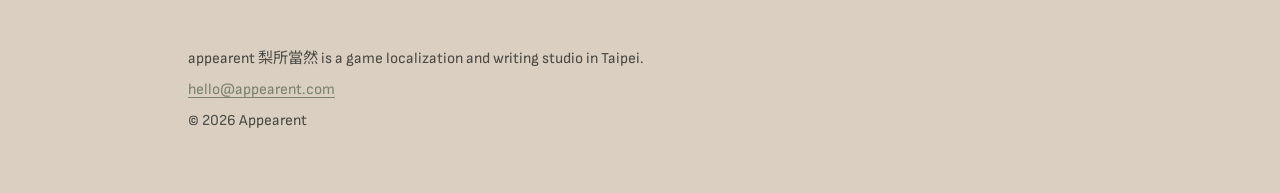
==== commit abb76380: "Four-language switcher and hreflang, and fix the web fonts - The dropdown lists English, 繁體中文, 简体中文 " ====
--- a/index.html
+++ b/index.html
@@ -8,6 +8,8 @@
 <link rel="canonical" href="https://appearent.com/">
 <link rel="alternate" hreflang="en" href="https://appearent.com/">
 <link rel="alternate" hreflang="zh-Hant" href="https://appearent.com/zh-hant/">
+<link rel="alternate" hreflang="zh-Hans" href="https://appearent.com/zh-hans/">
+<link rel="alternate" hreflang="ja" href="https://appearent.com/ja/">
 <link rel="alternate" hreflang="x-default" href="https://appearent.com/">
 <meta property="og:type" content="website">
 <meta property="og:url" content="https://appearent.com/">
@@ -19,7 +21,7 @@
 <link rel="apple-touch-icon" href="assets/seal-256.png">
 <link rel="preconnect" href="https://fonts.googleapis.com">
 <link rel="preconnect" href="https://fonts.gstatic.com" crossorigin>
-<link href="https://fonts.googleapis.com/css2?family=Sofia+Sans:wght@400;700&family=IBM+Plex+Sans+TC:wght@400;700&display=swap" rel="stylesheet">
+<link href="https://fonts.googleapis.com/css2?family=Sofia+Sans:wght@400;700&family=Noto+Sans+TC:wght@400;700&display=swap" rel="stylesheet">
 <link rel="stylesheet" href="style.css">
 <script src="site.js" defer></script>
 </head>
@@ -43,6 +45,8 @@
           <ul>
             <li><a href="./" lang="en" hreflang="en" aria-current="page">English</a></li>
             <li><a href="zh-hant/" lang="zh-Hant" hreflang="zh-Hant">繁體中文</a></li>
+            <li><a href="zh-hans/" lang="zh-Hans" hreflang="zh-Hans">简体中文</a></li>
+            <li><a href="ja/" lang="ja" hreflang="ja">日本語</a></li>
           </ul>
         </details>
       </nav>
--- a/style.css
+++ b/style.css
@@ -13,7 +13,7 @@
     margin:0;
     background:var(--paper);
     color:var(--ink);
-    font-family:"Sofia Sans","IBM Plex Sans TC","Archivo","Inter","Helvetica Neue",Arial,sans-serif;
+    font-family:"Sofia Sans","Noto Sans TC","Archivo","Inter","Helvetica Neue",Arial,sans-serif;
     font-weight:400;
     font-size:19px;
     line-height:1.65;
@@ -38,7 +38,7 @@
   .mark{display:flex;align-items:center;gap:16px;}
   .mark img{width:66px;height:auto;display:block;}
   .wordmark{font-weight:700;font-size:1.5rem;color:var(--olive);line-height:1.1;}
-  .wordmark .han{font-family:"IBM Plex Sans TC","Sofia Sans",sans-serif;font-weight:400;color:var(--seal);font-size:1.05rem;display:block;margin-top:2px;}
+  .wordmark .han{font-family:"Noto Sans TC","Sofia Sans",sans-serif;font-weight:400;color:var(--seal);font-size:1.05rem;display:block;margin-top:2px;}
   nav{display:flex;gap:18px;font-size:1rem;}
   nav a{text-decoration:none;}
   nav a:hover{text-decoration:underline;}
@@ -114,9 +114,13 @@
   .chips li{background:var(--taupe);color:var(--ink);border-radius:999px;padding:8px 18px;font-size:1rem;line-height:1.3;}
   .chips.core li{background:var(--olive);color:var(--paper);font-weight:700;}
 
-  /* Chinese pages: no tight heading tracking, a little more line height */
-  :lang(zh-Hant) h1,:lang(zh-Hant) h2{letter-spacing:0;}
-  :lang(zh-Hant) body{line-height:1.75;}
+  /* Chinese and Japanese pages: own font stacks, no tight heading tracking, more line height */
+  :lang(zh-Hans) body{font-family:"Sofia Sans","Noto Sans SC","Noto Sans TC","PingFang SC","Microsoft YaHei",sans-serif;}
+  :lang(ja) body{font-family:"Sofia Sans","Noto Sans JP","Noto Sans TC","Hiragino Sans","Yu Gothic",sans-serif;}
+  :lang(zh-Hant) h1,:lang(zh-Hant) h2,:lang(zh-Hans) h1,:lang(zh-Hans) h2,:lang(ja) h1,:lang(ja) h2{letter-spacing:0;}
+  :lang(zh-Hant) body,:lang(zh-Hans) body{line-height:1.75;}
+  :lang(ja) body{line-height:1.85;}
+  :lang(zh-Hant) .lede,:lang(zh-Hans) .lede,:lang(ja) .lede{max-width:none;}
 
   /* games */
   .games{display:grid;gap:28px;}
@@ -129,7 +133,7 @@
   .art .br{bottom:5%;right:5%;}
   .info{padding:24px 26px 26px;display:flex;flex-direction:column;}
   .info h3{font-size:1.35rem;margin-bottom:8px;}
-  .info h3 .han{font-family:"IBM Plex Sans TC","Sofia Sans",sans-serif;font-weight:400;}
+  .info h3 .han{font-family:"Noto Sans TC","Sofia Sans",sans-serif;font-weight:400;}
   .info > p{font-size:1.02rem;margin-bottom:18px;}
   .record{background:var(--olive);color:var(--paper);border-radius:12px;padding:16px 20px;margin:auto 0 0;font-size:.98rem;line-height:1.5;}
   .record dt{font-weight:700;}
